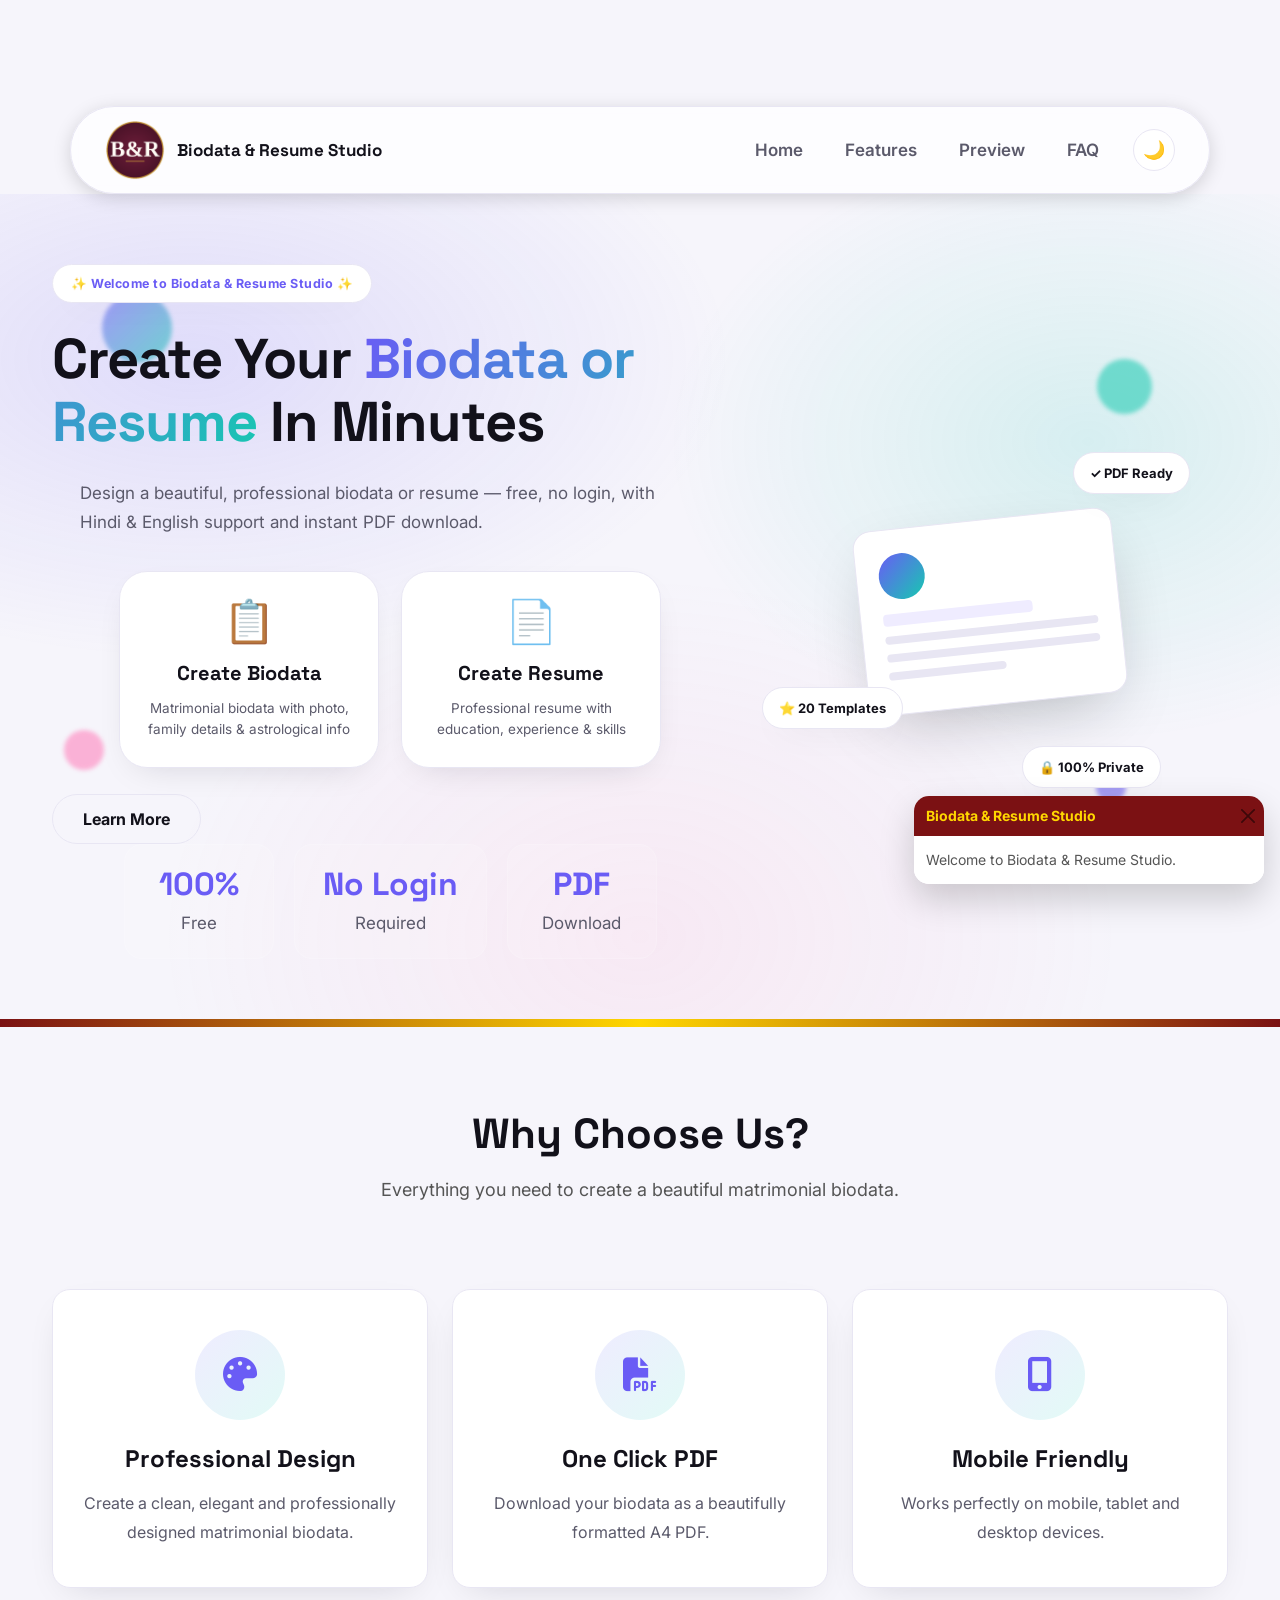
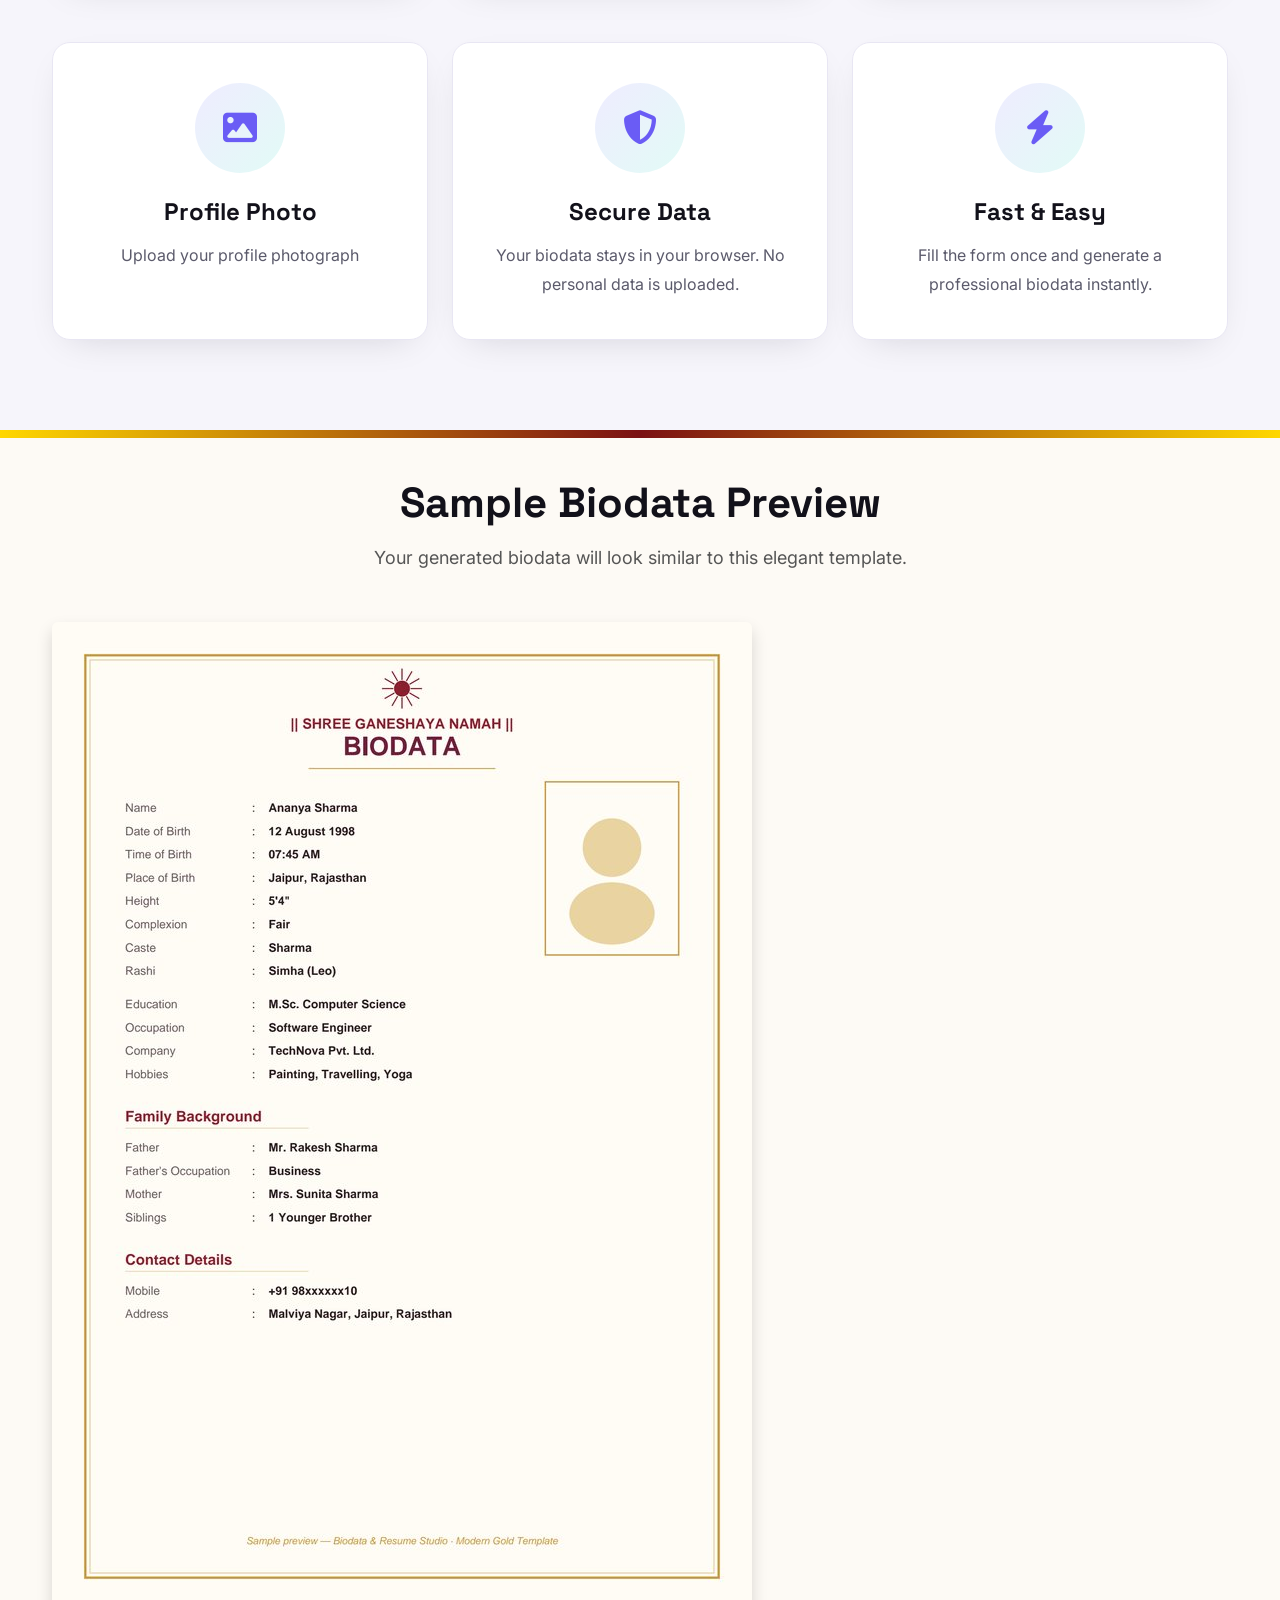
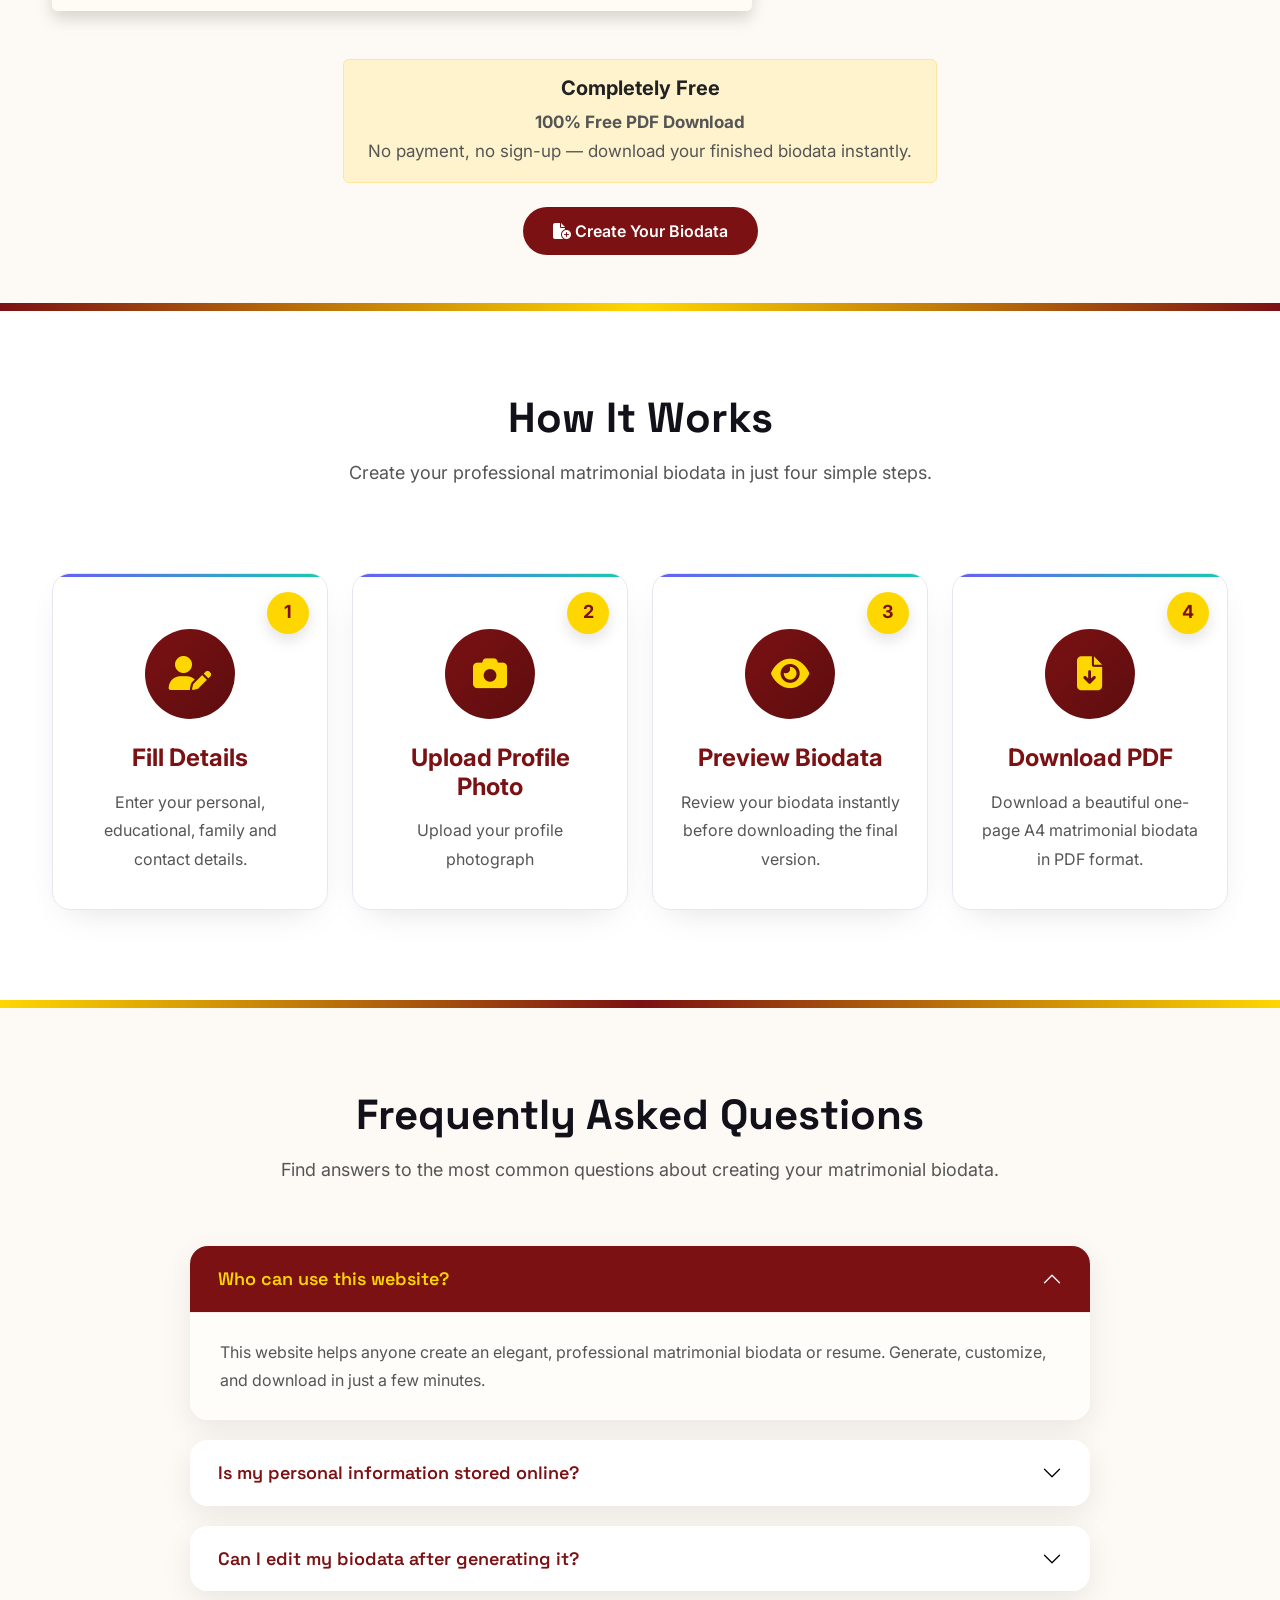
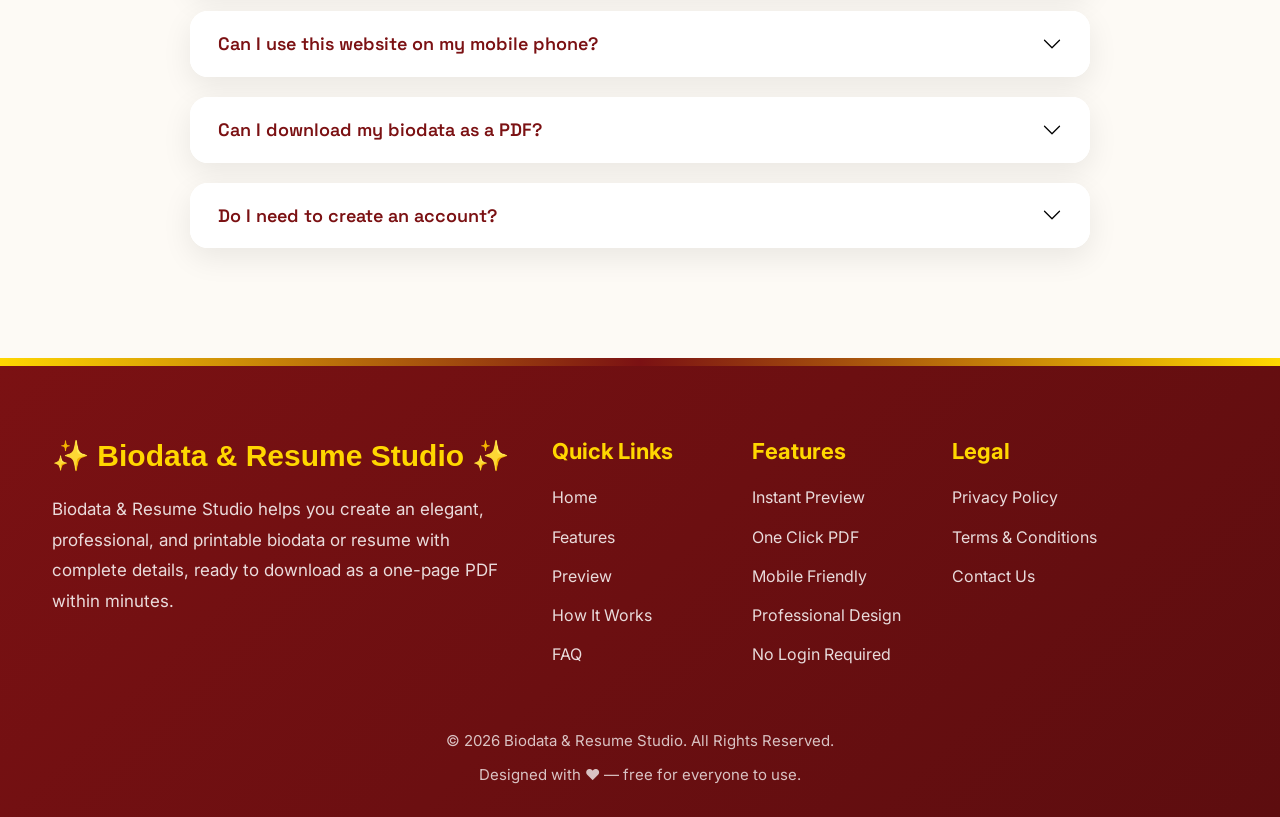
==== index.html @ e7bd796e "Replace old Ganesha-branded sample preview with new Modern Gold template sample; fix stale 'PDF Down" ====
<html lang="en"><head>

    <!-- ==========================
            BASIC META TAGS
    =========================== -->

    <meta charset="UTF-8">

    <meta name="viewport" content="width=device-width, initial-scale=1.0">

    <meta http-equiv="X-UA-Compatible" content="IE=edge">

    <meta name="description" content="Biodata & Resume Studio - Free Biodata & Resume Maker">

    <meta name="keywords" content="Biodata, Resume, Matrimonial Biodata, Resume Maker, Biodata Generator, Resume Generator">

    <meta name="author" content="Biodata & Resume Studio">

    <title>Biodata & Resume Studio | Free Biodata & Resume Maker</title>





    <!-- ==========================
            OPEN GRAPH META TAGS
    ========================== -->

    <meta property="og:title" content="Biodata & Resume Studio | Free Biodata & Resume Maker">

    <meta property="og:description" content="Create a beautiful biodata or resume in Hindi and English with free PDF download support.">

    <meta property="og:type" content="website">

    <meta property="og:url" content="https://parakhmewara2002-gif.github.io/bio/">

    <meta property="og:image" content="./images/logo.png">

    <meta property="og:site_name" content="Biodata & Resume Studio">

    <!-- ==========================
            TWITTER CARD META TAGS
    ========================== -->

    <meta name="twitter:card" content="summary_large_image">

    <meta name="twitter:title" content="Biodata & Resume Studio | Free Biodata & Resume Maker">

    <meta name="twitter:description" content="Create a beautiful biodata or resume in Hindi and English with free PDF download support.">

    <meta name="twitter:image" content="./images/logo.png">

    <meta name="twitter:site" content="">



    <!-- ==========================
            FAVICON
    ========================== -->

    <link rel="icon" type="image/png" href="./images/logo.png">

    <link rel="manifest" href="./manifest.json">

    <link rel="apple-touch-icon" href="./images/logo.png">


    <!-- ==========================
        THEME COLOR
    ========================== -->

    <meta name="theme-color" content="#b35a1f">

    <meta name="msapplication-TileColor" content="#b35a1f">

    <meta name="apple-mobile-web-app-status-bar-style" content="default">

    <meta name="apple-mobile-web-app-capable" content="yes">

    <!-- ==========================
        STRUCTURED DATA
    ========================== -->

    <script type="application/ld+json">

    {

        "@context": "https://schema.org",

        "@type": "WebSite",

        "name": "Biodata & Resume Studio",

        "alternateName": "Free Biodata and Resume Generator",

        "url": "https://parakhmewara2002-gif.github.io/bio/",

        "description": "Create a beautiful, professional biodata or resume in Hindi and English with photo upload and PDF download support.",

        "publisher": {

            "@type": "Organization",

            "name": "Biodata & Resume Studio",

            "logo": {

                "@type": "ImageObject",

                "url": "./images/logo.png"

            }

        },

        "inLanguage": [

            "en",

            "hi"

        ],

        "potentialAction": {

            "@type": "SearchAction",

            "target": "https://parakhmewara2002-gif.github.io/bio/?q={search_term_string}",

            "query-input": "required name=search_term_string"

        }

    }

    </script>

    <!-- ==========================
        CANONICAL URL
    ========================== -->

    <link rel="canonical" href="https://parakhmewara2002-gif.github.io/bio/">

    <!-- ==========================
        ROBOTS META TAG
    ========================== -->

    <meta name="robots" content="index, follow">

    <meta name="googlebot" content="index, follow">

    <meta name="bingbot" content="index, follow">





    <!-- ==========================
            GOOGLE FONTS
    ========================== -->



    <link rel="preconnect" href="https://fonts.googleapis.com">

    <link rel="preconnect" href="https://fonts.gstatic.com" crossorigin="">

    <link href="https://fonts.googleapis.com/css2?family=Space+Grotesk:wght@500;600;700&family=Inter:wght@400;500;600;700&display=swap" rel="stylesheet">

    <!-- ==========================
            BOOTSTRAP CSS
    =========================== -->

    <link href="./styles/bootstrap.min.css" rel="stylesheet">

    <link href="/css2" rel="stylesheet">

    <!-- ==========================
            FONT AWESOME
    =========================== -->

    <link rel="stylesheet" href="./styles/all.min.css">

    <!-- ==========================
            CUSTOM CSS
    =========================== -->

    <link rel="stylesheet" href="./styles/style.css">

    <link rel="stylesheet" href="./styles/responsive.css">

    <link rel="stylesheet" href="./styles/print.css">

    <link rel="stylesheet" href="./styles/v2-theme.css">

</head>

<body>

<!-- =========================================================
                    WEBSITE STARTS HERE
========================================================== -->

<header>

    <!-- ==========================
            NAVIGATION BAR
    =========================== -->

    <nav class="navbar navbar-expand-lg custom-navbar" style="box-shadow: rgba(0, 0, 0, 0.2) 0px 8px 25px;">

        <div class="container">

            <!-- Logo -->

            <a class="navbar-brand d-flex align-items-center" href="#" id="navBrandHome">

                <img src="./images/logo.png" alt="Logo" class="logo">

                <span class="logo-text">

                    Biodata & Resume Studio

                </span>

            </a>

            <!-- Mobile Menu -->

            <button class="navbar-toggler collapsed" type="button" data-bs-toggle="collapse" data-bs-target="#navbarMenu" aria-expanded="false">

                <span class="navbar-toggler-icon"></span>

            </button>

            <!-- Menu -->

            <div class="collapse navbar-collapse" id="navbarMenu">

                <ul class="navbar-nav ms-auto">

                    <li class="nav-item">

                        <a class="nav-link" href="#hero">

                            Home

                        </a>

                    </li>

                    <li class="nav-item">

                        <a class="nav-link" href="#features">

                            Features

                        </a>

                    </li>

                    <li class="nav-item">

                        <a class="nav-link" href="#preview">

                            Preview

                        </a>

                    </li>

                    <li class="nav-item">

                        <a class="nav-link" href="#faq">

                            FAQ

                        </a>

                    </li>

                    <li class="nav-item">

                        <button type="button" id="darkModeToggle" class="dark-mode-toggle" aria-label="Toggle dark mode">
                            <span class="dark-mode-icon">🌙</span>
                        </button>

                    </li>

                </ul>

            </div>

        </div>

    </nav>

</header>

<a href="#main-content" class="skip-to-content">Skip to main content</a>

<main id="main-content">

    <!-- ==========================================================
                            HERO SECTION
    =========================================================== -->

    <section id="hero" class="hero-section">

        <span class="v2-orb v2-orb-1"></span>
        <span class="v2-orb v2-orb-2"></span>
        <span class="v2-orb v2-orb-3"></span>
        <span class="v2-orb v2-orb-4"></span>

        <div class="container">

            <div class="row align-items-center">

                <div class="col-lg-7 text-center text-lg-start">

                    <div class="hero-content fade-up">

                        <span class="hero-badge">

                            ✨ Welcome to Biodata & Resume Studio ✨

                        </span>

                        <h1>

                            Create Your

                            <span class="highlight">

                                Biodata or Resume

                            </span>

                            In Minutes

                        </h1>

                        <p>

                            Design a beautiful, professional biodata or resume —
                            free, no login, with Hindi &amp; English support and
                            instant PDF download.

                        </p>

                        <!-- Two-path selector -->

                        <div class="hero-choice-cards">

                            <button type="button" class="hero-choice-card" id="createBiodataBtn">

                                <span class="hero-choice-icon">📋</span>

                                <span class="hero-choice-title">Create Biodata</span>

                                <span class="hero-choice-desc">
                                    Matrimonial biodata with photo, family
                                    details &amp; astrological info
                                </span>

                            </button>

                            <button type="button" class="hero-choice-card" id="createResumeBtn">

                                <span class="hero-choice-icon">📄</span>

                                <span class="hero-choice-title">Create Resume</span>

                                <span class="hero-choice-desc">
                                    Professional resume with education,
                                    experience &amp; skills
                                </span>

                            </button>

                        </div>

                        <button class="btn btn-outline-light" id="learnMoreBtn">

                            Learn More

                        </button>

                        <!-- Statistics -->

                        <div class="hero-stats justify-content-center">

                            <div class="stat-card">

                                <h2>

                                    100%

                                </h2>

                                <p>

                                    Free

                                </p>

                            </div>

                            <div class="stat-card">

                                <h2>

                                    No Login

                                </h2>

                                <p>

                                    Required

                                </p>

                            </div>

                            <div class="stat-card">

                                <h2>

                                    PDF

                                </h2>

                                <p>

                                    Download

                                </p>

                            </div>

                        </div>

                    </div>

                </div>

                <div class="col-lg-5 d-none d-lg-block">

                    <div class="hero-visual">

                        <div class="hero-visual-card">

                            <div class="hvc-photo"></div>
                            <div class="hvc-line hvc-line-title"></div>
                            <div class="hvc-line"></div>
                            <div class="hvc-line"></div>
                            <div class="hvc-line short"></div>

                        </div>

                        <div class="hero-chip hero-chip-1">✓ PDF Ready</div>
                        <div class="hero-chip hero-chip-2">⭐ 20 Templates</div>
                        <div class="hero-chip hero-chip-3">🔒 100% Private</div>

                    </div>

                </div>

            </div>

        </div>

    </section>

        <!-- ==========================================================
                        FEATURES SECTION
    =========================================================== -->

    <section id="features" class="features-section">

        <div class="container">

            <!-- Section Heading -->

            <div class="section-heading text-center">

                <h2>

                    Why Choose Us?

                </h2>

                <p>

                    Everything you need to create a beautiful matrimonial biodata.

                </p>

            </div>

            <!-- Features -->

            <div class="row g-4 mt-4">

                <!-- Feature 1 -->

                <div class="col-lg-4 col-md-6">

                    <div class="feature-card fade-up">

                        <i class="fa-solid fa-palette feature-icon"></i>

                        <h4>

                            Professional Design

                        </h4>

                        <p>

                            Create a clean, elegant and professionally designed matrimonial biodata.

                        </p>

                    </div>

                </div>

                <!-- Feature 2 -->

                <div class="col-lg-4 col-md-6">

                    <div class="feature-card fade-up">

                        <i class="fa-solid fa-file-pdf feature-icon"></i>

                        <h4>

                            One Click PDF

                        </h4>

                        <p>

                            Download your biodata as a beautifully formatted A4 PDF.

                        </p>

                    </div>

                </div>

                <!-- Feature 3 -->

                <div class="col-lg-4 col-md-6">

                    <div class="feature-card fade-up">

                        <i class="fa-solid fa-mobile-screen-button feature-icon"></i>

                        <h4>

                            Mobile Friendly

                        </h4>

                        <p>

                            Works perfectly on mobile, tablet and desktop devices.

                        </p>

                    </div>

                </div>

                <!-- Feature 4 -->

                <div class="col-lg-4 col-md-6">

                    <div class="feature-card fade-up">

                        <i class="fa-solid fa-image feature-icon"></i>

                        <h4>

                            Profile Photo

                        </h4>

                        <p>

                            Upload your profile photograph

                        </p>

                    </div>

                </div>

                <!-- Feature 5 -->

                <div class="col-lg-4 col-md-6">

                    <div class="feature-card fade-up">

                        <i class="fa-solid fa-shield-halved feature-icon"></i>

                        <h4>

                            Secure Data

                        </h4>

                        <p>

                            Your biodata stays in your browser. No personal data is uploaded.

                        </p>

                    </div>

                </div>

                <!-- Feature 6 -->

                <div class="col-lg-4 col-md-6">

                    <div class="feature-card fade-up">

                        <i class="fa-solid fa-bolt feature-icon"></i>

                        <h4>

                            Fast &amp; Easy

                        </h4>

                        <p>

                            Fill the form once and generate a professional biodata instantly.

                        </p>

                    </div>

                </div>

            </div>

        </div>

    </section>



        <!-- ==========================================================
                    SAMPLE BIODATA PREVIEW
    =========================================================== -->

    <section id="preview" class="preview-section py-5">

        <div class="container">

            <div class="section-heading text-center mb-5">

                <h2>Sample Biodata Preview</h2>

                <p>
                    Your generated biodata will look similar to this elegant template.
                </p>

            </div>

            <div class="text-center">

                <img src="./images/sample-biodata-preview.jpg" alt="Sample Biodata Preview" class="img-fluid shadow rounded preview-template" loading="lazy" width="700" height="989">

            </div>

            <div class="text-center mt-5">

                <div class="alert alert-warning d-inline-block px-4 py-3 mb-4">

                    <h5 class="mb-2">

                        Completely Free

                    </h5>

                    <p class="mb-0">

                        <strong>100% Free PDF Download</strong><br>

                        No payment, no sign-up — download your finished biodata instantly.

                    </p>

                </div>

                <br>

                <button class="btn btn-primary btn-lg" id="previewCreateBtn">

                    <i class="fa-solid fa-file-circle-plus"></i>

                    Create Your Biodata

                </button>

            </div>

        </div>

    </section>

        <!-- ==========================================================
                        HOW IT WORKS SECTION
    =========================================================== -->

    <section id="how-it-works" class="how-section">

        <div class="container">

            <!-- Section Heading -->

            <div class="section-heading text-center">

                <h2>

                    How It Works

                </h2>

                <p>

                    Create your professional matrimonial biodata in just four simple steps.

                </p>

            </div>

            <div class="row g-4 mt-4">

                <!-- Step 1 -->

                <div class="col-lg-3 col-md-6">

                    <div class="step-card fade-up">

                        <div class="step-number">

                            1

                        </div>

                        <div class="step-icon">

                            <i class="fa-solid fa-user-pen"></i>

                        </div>

                        <h4>

                            Fill Details

                        </h4>

                        <p>

                            Enter your personal, educational, family and contact details.

                        </p>

                    </div>

                </div>

                <!-- Step 2 -->

                <div class="col-lg-3 col-md-6">

                    <div class="step-card fade-up">

                        <div class="step-number">

                            2

                        </div>

                        <div class="step-icon">

                            <i class="fa-solid fa-camera"></i>

                        </div>

                        <h4>

                            Upload Profile Photo

                        </h4>

                        <p>

                            Upload your profile photograph

                        </p>

                    </div>

                </div>

                <!-- Step 3 -->

                <div class="col-lg-3 col-md-6">

                    <div class="step-card fade-up">

                        <div class="step-number">

                            3

                        </div>

                        <div class="step-icon">

                            <i class="fa-solid fa-eye"></i>

                        </div>

                        <h4>

                            Preview Biodata

                        </h4>

                        <p>

                            Review your biodata instantly before downloading the final version.

                        </p>

                    </div>

                </div>

                <!-- Step 4 -->

                <div class="col-lg-3 col-md-6">

                    <div class="step-card fade-up">

                        <div class="step-number">

                            4

                        </div>

                        <div class="step-icon">

                            <i class="fa-solid fa-file-arrow-down"></i>

                        </div>

                        <h4>

                            Download PDF

                        </h4>

                        <p>

                            Download a beautiful one-page A4 matrimonial biodata in PDF format.

                        </p>

                    </div>

                </div>

            </div>

        </div>

    </section>

        <!-- ==========================================================
                            FAQ SECTION
    =========================================================== -->

    <section id="faq" class="faq-section">

        <div class="container">

            <!-- Section Heading -->

            <div class="section-heading text-center">

                <h2>

                    Frequently Asked Questions

                </h2>

                <p>

                    Find answers to the most common questions about creating your matrimonial biodata.

                </p>

            </div>

            <div class="accordion mt-5" id="faqAccordion">

                <!-- FAQ 1 -->

                <div class="accordion-item fade-up">

                    <h2 class="accordion-header" id="headingOne">

                        <button class="accordion-button" type="button" data-bs-toggle="collapse" data-bs-target="#collapseOne" aria-expanded="true" aria-controls="collapseOne">

                            Who can use this website?

                        </button>

                    </h2>

                    <div id="collapseOne" class="accordion-collapse collapse show" data-bs-parent="#faqAccordion">

                        <div class="accordion-body">

                            This website helps anyone create an elegant, professional matrimonial biodata or resume. Generate, customize, and download in just a few minutes.

                        </div>

                    </div>

                </div>

                <!-- FAQ 2 -->

                <div class="accordion-item fade-up">

                    <h2 class="accordion-header" id="headingTwo">

                        <button class="accordion-button collapsed" type="button" data-bs-toggle="collapse" data-bs-target="#collapseTwo" aria-expanded="false" aria-controls="collapseTwo">

                            Is my personal information stored online?

                        </button>

                    </h2>

                    <div id="collapseTwo" class="accordion-collapse collapse" data-bs-parent="#faqAccordion">

                        <div class="accordion-body">

                            No. Your information remains in your browser while you use the website. It is not uploaded to any server.

                        </div>

                    </div>

                </div>

                <!-- FAQ 3 -->

                <div class="accordion-item fade-up">

                    <h2 class="accordion-header" id="headingThree">

                        <button class="accordion-button collapsed" type="button" data-bs-toggle="collapse" data-bs-target="#collapseThree" aria-expanded="false" aria-controls="collapseThree">

                            Can I edit my biodata after generating it?

                        </button>

                    </h2>

                    <div id="collapseThree" class="accordion-collapse collapse" data-bs-parent="#faqAccordion">

                        <div class="accordion-body">

                            Yes. You can update your details at any time before downloading the final PDF.

                        </div>

                    </div>

                </div>

                <!-- FAQ 4 -->

                <div class="accordion-item fade-up">

                    <h2 class="accordion-header" id="headingFour">

                        <button class="accordion-button collapsed" type="button" data-bs-toggle="collapse" data-bs-target="#collapseFour" aria-expanded="false" aria-controls="collapseFour">

                            Can I use this website on my mobile phone?

                        </button>

                    </h2>

                    <div id="collapseFour" class="accordion-collapse collapse" data-bs-parent="#faqAccordion">

                        <div class="accordion-body">

                            Yes. The website is fully responsive and works smoothly on mobile phones, tablets and desktops.

                        </div>

                    </div>

                </div>

                <!-- FAQ 5 -->

                <div class="accordion-item fade-up">

                    <h2 class="accordion-header" id="headingFive">

                        <button class="accordion-button collapsed" type="button" data-bs-toggle="collapse" data-bs-target="#collapseFive" aria-expanded="false" aria-controls="collapseFive">

                            Can I download my biodata as a PDF?

                        </button>

                    </h2>

                    <div id="collapseFive" class="accordion-collapse collapse" data-bs-parent="#faqAccordion">

                        <div class="accordion-body">

                            Yes. Once your biodata is ready, you can download it as a high-quality A4 PDF with a single click.

                        </div>

                    </div>

                </div>

                <!-- FAQ 6 -->

                <div class="accordion-item fade-up">

                    <h2 class="accordion-header" id="headingSix">

                        <button class="accordion-button collapsed" type="button" data-bs-toggle="collapse" data-bs-target="#collapseSix" aria-expanded="false" aria-controls="collapseSix">

                            Do I need to create an account?

                        </button>

                    </h2>

                    <div id="collapseSix" class="accordion-collapse collapse" data-bs-parent="#faqAccordion">

                        <div class="accordion-body">

                            No. No registration or login is required. Simply fill in your details and generate your biodata.

                        </div>

                    </div>

                </div>

            </div>

        </div>

    </section>

        <!-- ==========================================================
                            FOOTER SECTION
    =========================================================== -->

    <footer id="footer" class="footer-section">

        <div class="container">

            <div class="row gy-5">

                <!-- ==========================================
                            ABOUT
                =========================================== -->

                <div class="col-lg-5 col-md-6">

                    <div class="footer-box fade-up">

                        <h3>

                            ✨ Biodata & Resume Studio ✨

                        </h3>

                        <p>

                            Biodata & Resume Studio helps you create an elegant, professional, and printable biodata or resume with complete details, ready to download as a one-page PDF within minutes.

                        </p>

                    </div>

                </div>

                <!-- ==========================================
                            QUICK LINKS
                =========================================== -->

                <div class="col-lg-2 col-md-6">

                    <div class="footer-box fade-up">

                        <h5>

                            Quick Links

                        </h5>

                        <ul class="footer-links">

                            <li>

                                <a href="#hero">

                                    Home

                                </a>

                            </li>

                            <li>

                                <a href="#features">

                                    Features

                                </a>

                            </li>

                            <li>

                                <a href="#preview">

                                    Preview

                                </a>

                            </li>

                            <li>

                                <a href="#how-it-works">

                                    How It Works

                                </a>

                            </li>

                            <li>

                                <a href="#faq">

                                    FAQ

                                </a>

                            </li>


                        </ul>

                    </div>

                </div>

                <!-- ==========================================
                            FEATURES
                =========================================== -->

                <div class="col-lg-2 col-md-6">

                    <div class="footer-box fade-up">

                        <h5>

                            Features

                        </h5>

                        <ul class="footer-links">

                            <li>

                                Instant Preview

                            </li>

                            <li>

                                One Click PDF

                            </li>

                            <li>

                                Mobile Friendly

                            </li>

                            <li>

                                Professional Design

                            </li>

                            <li>

                                No Login Required

                            </li>

                        </ul>

                    </div>

                </div>

                <!-- ==========================================
                            LEGAL
                ========================================== -->

                <div class="col-lg-2 col-md-6">

                    <div class="footer-box fade-up">

                        <h5>

                            Legal

                        </h5>

                        <ul class="footer-links">

                            <li>
                                <a href="./pages/privacy.html">
                                    Privacy Policy
                                </a>
                            </li>

                            <li>
                                <a href="./pages/terms.html">
                                    Terms &amp; Conditions
                                </a>
                            </li>

                            <li>
                                <a href="./pages/contact.html">
                                    Contact Us
                                </a>
                            </li>

                        </ul>

                    </div>

                </div>



            <!-- ==========================================
                        COPYRIGHT
            =========================================== -->

            <div class="footer-bottom text-center">

                <p>

                    © 2026 Biodata & Resume Studio. All Rights Reserved.

                </p>

                <p>

                    Designed with ❤️ — free for everyone to use.

                </p>

            </div>

        </div>

    </div></footer>

    <!-- ==========================================================
                BIODATA FORM CONTAINER
    =========================================================== -->

    <section id="biodataFormSection" class="biodata-form-section d-none">

        <div class="container">

            <!-- ==========================================
                        FORM HEADER
            =========================================== -->

            <div class="section-heading text-center">

                <h2>

                    Create Your Biodata

                </h2>

                <p>

                    Complete each step to generate your professional matrimonial biodata.

                </p>

            </div>

            <!-- ==========================================
                        PROGRESS BAR
            =========================================== -->

            <div class="form-progress">

                <div class="progress" style="height:12px;">

                    <div id="formProgressBar" class="progress-bar bg-success" role="progressbar" style="width: 11.1111%;">1 / 9</div>

                </div>

            </div>

            <!-- ==========================================
                        MULTI STEP FORM
            =========================================== -->

            <div id="multiStepForm">

                <!-- ======================================
                            STEP 1
                ====================================== -->

                <div class="form-step active-step" data-step="1">

                    <!-- ==========================================
                                BIODATA TEMPLATE SELECTOR
                    =========================================== -->

                    <div class="form-card" id="biodataTemplateCard">

                        <div class="form-card-header">

                            <h3>🎨 Choose a Template</h3>

                            <p>Pick a design style for your biodata — you can change this anytime before downloading.</p>

                        </div>

                        <div class="template-gallery">

                            <label class="template-card">
                                <input type="radio" name="biodataTemplate" value="classic" checked>
                                <span class="template-mockup mockup-biodata-classic">
                                    <span class="mockup-photo"></span>
                                    <span class="mockup-line mockup-line-title"></span>
                                    <span class="mockup-line"></span>
                                    <span class="mockup-line"></span>
                                    <span class="mockup-line short"></span>
                                </span>
                                <span class="template-name">Classic</span>
                                <span class="template-desc">Ganesha, gold border</span>
                            </label>

                            <label class="template-card">
                                <input type="radio" name="biodataTemplate" value="modern">
                                <span class="template-mockup mockup-biodata-modern">
                                    <span class="mockup-photo"></span>
                                    <span class="mockup-line mockup-line-title"></span>
                                    <span class="mockup-line"></span>
                                    <span class="mockup-line"></span>
                                    <span class="mockup-line short"></span>
                                </span>
                                <span class="template-name">Modern Gold</span>
                                <span class="template-desc">Elegant, flowing layout</span>
                            </label>

                            <label class="template-card">
                                <input type="radio" name="biodataTemplate" value="royal">
                                <span class="template-mockup mockup-biodata-royal">
                                    <span class="mockup-photo"></span>
                                    <span class="mockup-line mockup-line-title"></span>
                                    <span class="mockup-line"></span>
                                    <span class="mockup-line"></span>
                                    <span class="mockup-line short"></span>
                                </span>
                                <span class="template-name">Royal Maroon</span>
                                <span class="template-desc">Deep maroon, ornate serif</span>
                            </label>

                            <label class="template-card">
                                <input type="radio" name="biodataTemplate" value="minimal">
                                <span class="template-mockup mockup-biodata-minimal">
                                    <span class="mockup-photo"></span>
                                    <span class="mockup-line mockup-line-title"></span>
                                    <span class="mockup-line"></span>
                                    <span class="mockup-line"></span>
                                    <span class="mockup-line short"></span>
                                </span>
                                <span class="template-name">Minimal</span>
                                <span class="template-desc">Clean, monochrome</span>
                            </label>

                            <label class="template-card">
                                <input type="radio" name="biodataTemplate" value="elegant">
                                <span class="template-mockup mockup-biodata-elegant">
                                    <span class="mockup-photo"></span>
                                    <span class="mockup-line mockup-line-title"></span>
                                    <span class="mockup-line"></span>
                                    <span class="mockup-line"></span>
                                    <span class="mockup-line short"></span>
                                </span>
                                <span class="template-name">Elegant</span>
                                <span class="template-desc">Blush rose, soft serif</span>
                            </label>

                            <label class="template-card">
                                <input type="radio" name="biodataTemplate" value="traditional">
                                <span class="template-mockup mockup-biodata-traditional">
                                    <span class="mockup-photo"></span>
                                    <span class="mockup-line mockup-line-title"></span>
                                    <span class="mockup-line"></span>
                                    <span class="mockup-line"></span>
                                    <span class="mockup-line short"></span>
                                </span>
                                <span class="template-name">Traditional</span>
                                <span class="template-desc">Deep green &amp; gold</span>
                            </label>

                            <label class="template-card">
                                <input type="radio" name="biodataTemplate" value="floral">
                                <span class="template-mockup mockup-biodata-floral">
                                    <span class="mockup-photo"></span>
                                    <span class="mockup-line mockup-line-title"></span>
                                    <span class="mockup-line"></span>
                                    <span class="mockup-line"></span>
                                    <span class="mockup-line short"></span>
                                </span>
                                <span class="template-name">Floral</span>
                                <span class="template-desc">Soft pink &amp; lavender</span>
                            </label>

                            <label class="template-card">
                                <input type="radio" name="biodataTemplate" value="premium">
                                <span class="template-mockup mockup-biodata-premium">
                                    <span class="mockup-photo"></span>
                                    <span class="mockup-line mockup-line-title"></span>
                                    <span class="mockup-line"></span>
                                    <span class="mockup-line"></span>
                                    <span class="mockup-line short"></span>
                                </span>
                                <span class="template-name">Premium Gold</span>
                                <span class="template-desc">Black &amp; gold luxury</span>
                            </label>

                            <label class="template-card">
                                <input type="radio" name="biodataTemplate" value="family">
                                <span class="template-mockup mockup-biodata-family">
                                    <span class="mockup-photo"></span>
                                    <span class="mockup-line mockup-line-title"></span>
                                    <span class="mockup-line"></span>
                                    <span class="mockup-line"></span>
                                    <span class="mockup-line short"></span>
                                </span>
                                <span class="template-name">Family</span>
                                <span class="template-desc">Soft blue, warm &amp; friendly</span>
                            </label>

                            <label class="template-card">
                                <input type="radio" name="biodataTemplate" value="matrimonial">
                                <span class="template-mockup mockup-biodata-matrimonial">
                                    <span class="mockup-photo"></span>
                                    <span class="mockup-line mockup-line-title"></span>
                                    <span class="mockup-line"></span>
                                    <span class="mockup-line"></span>
                                    <span class="mockup-line short"></span>
                                </span>
                                <span class="template-name">Matrimonial</span>
                                <span class="template-desc">Rich red &amp; pink, romantic</span>
                            </label>

                            <label class="template-card">
                                <input type="radio" name="biodataTemplate" value="sunset">
                                <span class="template-mockup mockup-biodata-sunset">
                                    <span class="mockup-photo"></span>
                                    <span class="mockup-line mockup-line-title"></span>
                                    <span class="mockup-line"></span>
                                    <span class="mockup-line"></span>
                                    <span class="mockup-line short"></span>
                                </span>
                                <span class="template-name">Sunset</span>
                                <span class="template-desc">Warm orange &amp; coral</span>
                            </label>

                        </div>

                    </div>

                    <!-- ==========================================
                                CUSTOMIZATION PANEL
                    =========================================== -->

                    <div class="form-card" id="biodataCustomizeCard">

                        <div class="form-card-header">

                            <h3>🎨 Customize Colors &amp; Font Size</h3>

                            <p>Fine-tune the accent color and text size — works with Modern, Royal, Minimal and other flowing templates.</p>

                        </div>

                        <div class="customize-panel">

                            <div class="customize-group">

                                <label class="form-label">Accent Color</label>

                                <div class="customize-swatches" data-target="biodataAccent">

                                    <button type="button" class="customize-swatch active" data-color="" title="Template Default" style="background:linear-gradient(135deg,#6E1E3A,#c79a3a);"></button>
                                    <button type="button" class="customize-swatch" data-color="#7B1113" title="Maroon" style="background:#7B1113;"></button>
                                    <button type="button" class="customize-swatch" data-color="#1e3a5f" title="Navy" style="background:#1e3a5f;"></button>
                                    <button type="button" class="customize-swatch" data-color="#2f5233" title="Forest Green" style="background:#2f5233;"></button>
                                    <button type="button" class="customize-swatch" data-color="#8a5aa3" title="Purple" style="background:#8a5aa3;"></button>
                                    <button type="button" class="customize-swatch" data-color="#c9a227" title="Gold" style="background:#c9a227;"></button>
                                    <button type="button" class="customize-swatch" data-color="#1a1a1a" title="Black" style="background:#1a1a1a;"></button>
                                    <input type="color" id="biodataAccentCustom" value="#6E1E3A" title="Pick a custom color">

                                </div>

                            </div>

                            <div class="customize-group">

                                <label class="form-label">Text Size</label>

                                <div class="customize-size-buttons" data-target="biodataFontSize">

                                    <button type="button" class="customize-size-btn" data-size="small">Small</button>
                                    <button type="button" class="customize-size-btn active" data-size="medium">Medium</button>
                                    <button type="button" class="customize-size-btn" data-size="large">Large</button>

                                </div>

                            </div>

                        </div>

                    </div>

                    <!-- ==========================================
                                RELIGIOUS HEADER SELECTOR
                    =========================================== -->

                    <div class="form-card" id="headerBlessingCard">

                        <div class="form-card-header">

                            <h3>
                                🙏 Religious Header
                            </h3>

                            <p>
                                Choose the invocation line shown at the top of your biodata, or type your own.
                            </p>

                        </div>

                        <div class="row g-3">

                            <div class="col-12">

                                <select id="headerBlessingSelect" class="form-select">

                                    <option value="|| ॐ गं गणपतये नमः ||" selected>|| ॐ गं गणपतये नमः || (Om Gan Ganpataye Namah)</option>
                                    <option value="|| श्री गणेशाय नमः ||">|| श्री गणेशाय नमः || (Shree Ganeshaya Namah)</option>
                                    <option value="|| ॐ नमः शिवाय ||">|| ॐ नमः शिवाय || (Om Namah Shivaya)</option>
                                    <option value="|| जय श्री कृष्णा ||">|| जय श्री कृष्णा || (Jai Shree Krishna)</option>
                                    <option value="|| श्री राधे कृष्णाय नमः ||">|| श्री राधे कृष्णाय नमः || (Shree Radhe Krishnaya Namah)</option>
                                    <option value="|| ॐ नमो भगवते वासुदेवाय ||">|| ॐ नमो भगवते वासुदेवाय || (Om Namo Bhagavate Vasudevaya)</option>
                                    <option value="custom">✏️ Other — type your own</option>

                                </select>

                            </div>

                            <div class="col-12" id="headerBlessingCustomWrap" style="display:none;">

                                <input type="text" id="headerBlessingCustom" class="form-control"
                                    maxlength="60" placeholder="Type your own line, e.g. || श्री दुर्गायै नमः ||">

                            </div>

                        </div>

                    </div>

                    <!-- ==========================================
                                PASTE-TO-AUTOFILL
                    =========================================== -->

                    <div class="form-card" id="autofillCard">

                        <div class="form-card-header">

                            <h3>
                                📋 Already have a biodata?
                            </h3>

                            <p>
                                Paste your existing biodata text below and we'll auto-fill the form for you.
                            </p>

                        </div>

                        <div class="row g-3">

                            <div class="col-12">

                                <textarea id="autofillInput" class="form-control" rows="5"
                                    placeholder="Paste your biodata text here, e.g.&#10;Name : Ananya Sharma&#10;Date of Birth : 14 December 1997&#10;Height : 5'6&quot;&#10;..."></textarea>

                            </div>

                            <div class="col-12 d-flex align-items-center gap-2 flex-wrap">

                                <button type="button" id="autofillBtn" class="btn btn-primary">
                                    ✨ Auto-fill Form
                                </button>

                                <button type="button" id="autofillClearBtn" class="btn btn-outline-secondary">
                                    Clear
                                </button>

                                <small id="autofillStatus" class="text-muted"></small>

                            </div>

                        </div>

                    </div>

                    <!-- ==========================================
                                PERSONAL DETAILS
                    =========================================== -->

                    <div class="form-card">

                        <div class="form-card-header">

                            <h3>
                                👤 Personal Details
                            </h3>

                            <p>
                                Fill your personal details.
                            </p>

                        </div>

                        <div class="row g-4">

                            <!-- Full Name -->

                            <div class="col-md-6">

                                <label for="fullName" class="form-label">
                                    Full Name
                                </label>

                                <input type="text" id="fullName" maxlength="35" class="form-control" placeholder="Enter your full name">
                                <small id="fullNameCounter" class="text-muted">35 characters remaining</small>

                            </div>

                            <!-- Date Of Birth -->

                            <div class="col-md-6">

                                <label for="dob" class="form-label">
                                    Date Of Birth
                                </label>

                                <input type="date" id="dob" class="form-control">

                            </div>

                            <!-- Time Of Birth -->

                            <div class="col-md-6">

                                <label class="form-label">
                                    Time Of Birth
                                </label>

                                <div class="row">

                                <div class="col-md-4">

                                    <label class="form-label">
                                        Hour
                                    </label>

                                    <select class="form-select" id="birthHour">

                                        <option value="">Hour</option>

                                        <option>1</option>
                                        <option>2</option>
                                        <option>3</option>
                                        <option>4</option>
                                        <option>5</option>
                                        <option>6</option>
                                        <option>7</option>
                                        <option>8</option>
                                        <option>9</option>
                                        <option>10</option>
                                        <option>11</option>
                                        <option>12</option>

                                    </select>

                                </div>


                                <div class="col-md-4">

                                    <label class="form-label">
                                        Minute
                                    </label>

                                    <select class="form-select" id="birthMinute">

                                        <option value="">Minute</option>

                                        <option>00</option>
                                        <option>01</option>
                                        <option>02</option>
                                        <option>03</option>
                                        <option>04</option>
                                        <option>05</option>
                                        <option>06</option>
                                        <option>07</option>
                                        <option>08</option>
                                        <option>09</option>
                                        <option>10</option>
                                        <option>11</option>
                                        <option>12</option>
                                        <option>13</option>
                                        <option>14</option>
                                        <option>15</option>
                                        <option>16</option>
                                        <option>17</option>
                                        <option>18</option>
                                        <option>19</option>
                                        <option>20</option>
                                        <option>21</option>
                                        <option>22</option>
                                        <option>23</option>
                                        <option>24</option>
                                        <option>25</option>
                                        <option>26</option>
                                        <option>27</option>
                                        <option>28</option>
                                        <option>29</option>
                                        <option>30</option>
                                        <option>31</option>
                                        <option>32</option>
                                        <option>33</option>
                                        <option>34</option>
                                        <option>35</option>
                                        <option>36</option>
                                        <option>37</option>
                                        <option>38</option>
                                        <option>39</option>
                                        <option>40</option>
                                        <option>41</option>
                                        <option>42</option>
                                        <option>43</option>
                                        <option>44</option>
                                        <option>45</option>
                                        <option>46</option>
                                        <option>47</option>
                                        <option>48</option>
                                        <option>49</option>
                                        <option>50</option>
                                        <option>51</option>
                                        <option>52</option>
                                        <option>53</option>
                                        <option>54</option>
                                        <option>55</option>
                                        <option>56</option>
                                        <option>57</option>
                                        <option>58</option>
                                        <option>59</option>

                                    </select>

                                </div>


                                <div class="col-md-4">

                                    <label class="form-label">
                                        AM / PM
                                    </label>

                                    <select class="form-select" id="birthPeriod">

                                        <option value="">AM / PM</option>

                                        <option>AM</option>

                                        <option>PM</option>

                                    </select>

                                </div>

                            </div>

                            </div>

                            <!-- Place Of Birth -->

                            <div class="col-md-6">

                                <label for="placeOfBirth" class="form-label">
                                    Place Of Birth
                                </label>

                                <input type="text" id="placeOfBirth" maxlength="40" class="form-control" placeholder="Enter place of birth">
                                <small id="placeOfBirthCounter" class="text-muted">40 characters remaining</small>

                            </div>


                            <!-- Rashi -->

                            <div class="col-md-6">

                                <label for="rashi" class="form-label">

                                    Rashi

                                </label>

                                <input type="text" id="rashi" maxlength="35" class="form-control" placeholder="Enter Rashi">

                                <small id="rashiCounter" class="text-muted">35 characters remaining</small>

                            </div>

                            <!-- Gan -->

                            <div class="col-md-6">

                                <label for="gan" class="form-label">
                                    Gan
                                </label>

                                <select id="gan" class="form-select">

                                    <option value="">
                                        Select Gan
                                    </option>

                                    <option>Dev</option>

                                    <option>Manushya</option>

                                    <option>Rakshas</option>

                                </select>

                            </div>


                            <!-- Height -->

                            <div class="col-md-6">

                                <label for="height" class="form-label">
                                    Height
                                </label>

                                <input type="text" id="height" maxlength="35" class="form-control" placeholder="e.g. 5'8&quot;">

                                <small id="heightCounter" class="text-muted">35 characters remaining</small>

                            </div>

                            <!-- Complexion -->

                            <div class="col-md-6">

                                <label for="complexion" class="form-label">
                                    Complexion
                                </label>

                                <input type="text" id="complexion" maxlength="35" class="form-control" placeholder="Enter complexion">

                                <small id="complexionCounter" class="text-muted">35 characters remaining</small>

                            </div>

                            <!-- Marital Status -->

                            <div class="col-md-6">

                                <label for="maritalStatus" class="form-label">
                                    Marital Status
                                </label>

                                <select id="maritalStatus" class="form-select">

                                    <option value="">
                                        Select Status
                                    </option>

                                    <option>Never Married</option>

                                    <option>Divorced</option>

                                    <option>Widowed</option>

                                </select>

                            </div>

                            <!-- Caste -->

                            <div class="col-md-6">

                                <label for="caste" class="form-label">
                                    Caste
                                </label>

                                <input type="text" id="caste" maxlength="35" class="form-control" placeholder="Enter caste">

                                <small id="casteCounter" class="text-muted">35 characters remaining</small>

                            </div>

                            <!-- Manglik -->

                            <div class="col-md-6">

                                <label for="manglik" class="form-label">
                                    Manglik
                                </label>

                                <select id="manglik" class="form-select">

                                    <option value="">
                                        Select
                                    </option>

                                    <option>Yes</option>

                                    <option>No</option>

                                    <option>Aanshik</option>


                                </select>

                            </div>

                            <!-- Language -->

                            <div class="col-md-6">

                                <label for="language" class="form-label">

                                    Language

                                </label>

                                <input type="text" id="language" maxlength="40" class="form-control" placeholder="Enter language">

                                <small id="languageCounter" class="text-muted">40 characters remaining</small>

                            </div>

                            <!-- Diet -->

                            <div class="col-md-6">

                                <label for="diet" class="form-label">
                                    Diet
                                </label>

                                <select id="diet" class="form-select">

                                    <option value="">Select Diet</option>

                                    <option value="Vegetarian">
                                        Vegetarian
                                    </option>

                                    <option value="Non-Vegetarian">
                                        Non-Vegetarian
                                    </option>

                                </select>

                            </div>

                            <!-- Hobbies -->

                            <div class="col-md-12">

                                <label for="hobbies" class="form-label">
                                    Hobbies
                                </label>

                                <textarea id="hobbies" maxlength="40" class="form-control" rows="3" placeholder="Enter hobbies"></textarea>
                                <small id="hobbiesCounter" class="text-muted">40 characters remaining</small>

                            </div>

                            <!-- Other -->

                            <div class="col-md-12">

                                <label for="other" class="form-label">

                                    Other

                                </label>

                                <textarea id="other" maxlength="65" class="form-control" rows="3" placeholder="Enter other details"></textarea>
                                <small id="otherCounter" class="text-muted">65 characters remaining</small>

                            </div>

                        </div>

                    </div>

                </div>




                <!-- ======================================
                            STEP 2
                ====================================== -->

                <div class="form-step d-none" data-step="2">

                    <!-- ==========================================
                                EDUCATION & CAREER
                    =========================================== -->

                    <div class="form-card">

                        <div class="form-card-header">

                            <h3>
                                🎓 Education &amp; Skills
                            </h3>

                            <p>
                                Fill your education and skill details.
                            </p>

                        </div>

                        <div class="row g-4">

                            <!-- Qualification -->

                            <div class="col-md-6">

                                <label for="highestQualification" class="form-label">

                                    Qualification

                                </label>

                                <input type="text" id="highestQualification" maxlength="40" class="form-control" placeholder="Enter highest education">
                                <small id="highestQualificationCounter" class="text-muted">40 characters remaining</small>

                            </div>

                            <!-- College / University -->

                            <div class="col-md-6">

                                <label for="college" class="form-label">

                                    College / University

                                </label>

                                <input type="text" id="college" maxlength="40" class="form-control" placeholder="Enter college / university">
                                <small id="collegeCounter" class="text-muted">40 characters remaining</small>

                            </div>



                            <!-- 12th Board -->

                            <div class="col-md-6">

                                <label for="Board12th" class="form-label">

                                    12th Board

                                </label>

                                <input type="text" id="Board12th" maxlength="40" class="form-control" placeholder="Enter 12th board">

                                <small id="Board12thCounter" class="text-muted">40 characters remaining</small>

                            </div>

                            <!-- 10th Board -->

                            <div class="col-md-6">

                                <label for="Board10th" class="form-label">

                                    10th Board

                                </label>

                                <input type="text" id="Board10th" maxlength="40" class="form-control" placeholder="Enter 10th board">
                                <small id="Board10thCounter" class="text-muted">40 characters remaining</small>

                            </div>

                            <!-- Special Skill -->

                            <div class="col-md-6">

                                <label for="specialSkill" class="form-label">

                                    Special Skill

                                </label>

                                <input type="text" id="specialSkill" maxlength="40" class="form-control" placeholder="Enter special skill">

                                <small id="specialSkillCounter" class="text-muted">40 characters remaining</small>

                            </div>

                            <!-- Other -->

                            <div class="col-md-6">

                                <label for="educationOther" class="form-label">

                                    Other

                                </label>

                                <input type="text" id="educationOther" maxlength="40" class="form-control" placeholder="Enter other details">

                                <small id="educationOtherCounter" class="text-muted">40 characters remaining</small>

                            </div>

                        </div>

                    </div>

                </div>

                <!-- ======================================
                            STEP 3
                ====================================== -->

                <div class="form-step d-none" data-step="3">

                    <!-- ==========================================
                                WORK & CAREER
                    =========================================== -->

                    <div class="form-card">

                        <div class="form-card-header">

                            <h3>

                                💼 Work &amp; Career

                            </h3>

                            <p>

                                Fill your professional details.

                            </p>

                        </div>

                        <div class="row g-4">

                            <!-- Profession -->

                            <div class="col-md-6">

                                <label for="profession" class="form-label">

                                    Profession

                                </label>

                                <input type="text" id="profession" maxlength="40" class="form-control" placeholder="Enter profession">

                                <small id="professionCounter" class="text-muted">40 characters remaining</small>

                            </div>

                            <!-- Organization -->

                            <div class="col-md-6">

                                <label for="organization" class="form-label">

                                    Organization

                                </label>

                                <input type="text" id="organization" maxlength="40" class="form-control" placeholder="Enter organization">

                                <small id="organizationCounter" class="text-muted">40 characters remaining</small>

                            </div>

                            <!-- Work Place -->

                            <div class="col-md-6">

                                <label for="workPlace" class="form-label">

                                    Work Place

                                </label>

                                <input type="text" id="workPlace" maxlength="40" class="form-control" placeholder="Enter work place">

                                <small id="workPlaceCounter" class="text-muted">40 characters remaining</small>

                            </div>

                            <!-- Income -->

                            <div class="col-md-6">

                                <label for="income" class="form-label">

                                    Income

                                </label>

                                <input type="text" id="income" maxlength="40" class="form-control" placeholder="Enter income">

                                <small id="incomeCounter" class="text-muted">40 characters remaining</small>

                            </div>

                        </div>

                    </div>

                </div>





                <!-- ======================================
                            STEP 4
                ====================================== -->

                <div class="form-step d-none" data-step="4">

                    <!-- ==========================================
                                FAMILY DETAILS
                    =========================================== -->

                    <div class="form-card">

                        <div class="form-card-header">

                            <h3>
                                👨‍👩‍👧 Family Details
                            </h3>

                            <p>
                                Fill your family information.
                            </p>

                        </div>

                        <div class="row g-4">

                            <!-- Father's Name -->

                            <div class="col-md-6">

                                <label for="fatherName" class="form-label">

                                    Father's Name

                                </label>

                                <input type="text" id="fatherName" maxlength="40" class="form-control" placeholder="Enter father's name">

                                <small id="fatherNameCounter" class="text-muted">40 characters remaining</small>

                            </div>

                            <!-- Father's Occupation -->

                            <div class="col-md-6">

                                <label for="fatherOccupation" class="form-label">

                                    Father's Occupation

                                </label>

                                <input type="text" id="fatherOccupation" maxlength="40" class="form-control" placeholder="Enter father's occupation">

                                <small id="fatherOccupationCounter" class="text-muted">40 characters remaining</small>

                            </div>

                            <!-- Mother's Name -->

                            <div class="col-md-6">

                                <label for="motherName" class="form-label">

                                    Mother's Name

                                </label>

                                <input type="text" id="motherName" maxlength="40" class="form-control" placeholder="Enter mother's name">

                                <small id="motherNameCounter" class="text-muted">40 characters remaining</small>

                            </div>

                            <!-- Mother's Occupation -->

                            <div class="col-md-6">

                                <label for="motherOccupation" class="form-label">

                                    Mother's Occupation

                                </label>

                                <input type="text" id="motherOccupation" maxlength="40" class="form-control" placeholder="Enter mother's occupation">

                                <small id="motherOccupationCounter" class="text-muted">40 characters remaining</small>

                            </div>

                            <!-- Siblings Details -->

                            <div class="col-12">

                                <label for="siblingsDetails" class="form-label">

                                    Siblings Details

                                </label>

                                <textarea id="siblingsDetails" maxlength="65" class="form-control" rows="3" placeholder="e.g. 2 Brothers
1 Sister (Married)"></textarea>

                                <small id="siblingsDetailsCounter" class="text-muted">65 characters remaining</small>

                            </div>

                        </div>

                    </div>

                </div>


                <!-- ======================================
                            STEP 5
                ====================================== -->

                <div class="form-step d-none" data-step="5">

                    <!-- ==========================================
                                PARTNER PREFERENCE
                    =========================================== -->

                    <div class="form-card">

                        <div class="form-card-header">

                            <h3>

                                ❤️ Partner Preference

                            </h3>

                            <p>

                                Tell us about your preferred life partner.

                            </p>

                        </div>

                        <div class="row g-4">

                            <!-- Preferred Qualification -->

                            <div class="col-md-6">

                                <label for="preferredQualification" class="form-label">

                                    Qualification

                                </label>

                                <input type="text" id="preferredQualification" maxlength="40" class="form-control" placeholder="Enter preferred qualification">

                                <small id="preferredQualificationCounter" class="text-muted">40 characters remaining</small>

                            </div>

                            <!-- Preferred Profession -->

                            <div class="col-md-6">

                                <label for="preferredProfession" class="form-label">

                                    Profession

                                </label>

                                <input type="text" id="preferredProfession" maxlength="40" class="form-control" placeholder="Enter preferred profession">

                                <small id="preferredProfessionCounter" class="text-muted">40 characters remaining</small>

                            </div>

                            <!-- Preferred Location -->

                            <div class="col-md-6">

                                <label for="preferredLocation" class="form-label">

                                    Location

                                </label>

                                <input type="text" id="preferredLocation" maxlength="40" class="form-control" placeholder="Enter preferred location">

                                <small id="preferredLocationCounter" class="text-muted">40 characters remaining</small>

                            </div>

                            <!-- Other -->

                            <div class="col-md-6">

                                <label for="otherExpectations" class="form-label">

                                    Other

                                </label>

                                <textarea id="otherExpectations" maxlength="40" class="form-control" rows="3" placeholder="Enter other expectations"></textarea>

                                <small id="otherExpectationsCounter" class="text-muted">40 characters remaining</small>

                            </div>

                        </div>

                    </div>

                </div>


                <!-- ======================================
                            STEP 6
                ====================================== -->

                <div class="form-step d-none" data-step="6">

                    <!-- ==========================================
                                CONTACT DETAILS
                    =========================================== -->

                    <div class="form-card">

                        <div class="form-card-header">

                            <h3>
                                📞 Contact Details
                            </h3>

                            <p>
                                Enter contact details.
                            </p>

                        </div>

                        <div class="row g-4">

                            <!-- Contact Number -->

                            <div class="col-md-6">

                                <label for="mobileNumber" class="form-label">

                                    Contact Number

                                </label>

                                <input type="tel" id="mobileNumber" class="form-control" maxlength="15" placeholder="+91 98765432xx">

                                <small id="mobileNumberCounter" class="text-muted">15 characters remaining</small>

                            </div>

                        </div>

                    </div>

                    <!-- ==========================================
                                    ADDRESS
                    =========================================== -->

                    <div class="form-card mt-4">

                        <div class="form-card-header">

                            <h3>
                                🏠 Address
                            </h3>

                            <p>
                                Enter your address details.
                            </p>

                        </div>

                        <div class="row g-4">

                            <!-- Current Address -->

                            <div class="col-12">

                                <label for="currentAddress" class="form-label">

                                    Current Address

                                </label>

                                <textarea id="currentAddress" maxlength="120" class="form-control" rows="3" placeholder="Enter current address"></textarea>

                                <small id="currentAddressCounter" class="text-muted">120 characters remaining</small>

                            </div>

                            <!-- Permanent Address -->

                            <div class="col-12">

                                <label for="permanentAddress" class="form-label">

                                    Permanent Address

                                </label>

                                <textarea id="permanentAddress" maxlength="120" class="form-control" rows="3" placeholder="Enter permanent address"></textarea>

                                <small id="permanentAddressCounter" class="text-muted">120 characters remaining</small>

                            </div>

                        </div>

                    </div>

                </div>



                <!-- ======================================
                            STEP 7
                ======================================= -->

                <div class="form-step d-none" data-step="7">

                    <!-- ==========================================
                                    PHOTO UPLOAD
                    =========================================== -->

                    <div class="form-card">

                        <div class="form-card-header">

                            <h3>

                                📷 Upload Profile Photo

                            </h3>

                            <p>

                                Upload your profile photo for your matrimonial biodata.

                            </p>

                        </div>

                        <div class="row g-4">

                            <!-- ================= Profile Photo ================= -->

                            <div class="col-lg-4 col-md-6">

                                <div class="photo-upload-card">

                                    <img id="previewProfilePhoto" src="./images/default-profile.png" class="img-fluid rounded" alt="Profile Photo">

                                    <label for="profilePhotoUpload" class="form-label mt-3">

                                        Profile Photo

                                    </label>

                                    <input type="file" id="profilePhotoUpload" class="form-control" accept="image/*">

                                    <button type="button" id="editPhotoBtn" class="btn btn-outline-secondary btn-sm mt-2 w-100" aria-label="Crop, rotate, or zoom your photo">
                                        ✂️ Crop / Rotate / Zoom
                                    </button>

                                </div>

                            </div>

                        </div>

                    </div>

                </div>

                <!-- ======================================
                            STEP 8
                ====================================== -->

                <div class="form-step d-none" data-step="8">

                    <!-- ==========================================
                            DECLARATION & CONSENT
                    =========================================== -->

                    <div class="form-card">

                        <div class="form-card-header">

                            <h3>
                                📜 Declaration &amp; Consent
                            </h3>

                            <p>
                                Please read the declaration carefully and provide the sender details.
                            </p>

                        </div>

                        <div class="row g-4">

                            <!-- Declaration -->

                            <div class="col-12">

                                <label for="declaration" class="form-label">

                                    Declaration

                                </label>

                                <textarea id="declaration" class="form-control" rows="6" readonly>I declare that the information provided above is true and correct to the best of my knowledge.</textarea>

                            </div>

                            <!-- Sender Name -->

                            <div class="col-md-6">

                                <label for="senderName" class="form-label">

                                    Sender's Name

                                </label>

                                <input type="text" id="senderName" maxlength="35" class="form-control" placeholder="Enter sender's name">

                                <small id="senderNameCounter" class="text-muted">35 characters remaining</small>

                            </div>

                            <!-- Sender Mobile Number -->

                            <div class="col-md-6">

                                <label for="senderMobile" class="form-label">

                                    Mobile Number

                                </label>

                                <input type="tel" id="senderMobile" maxlength="15" class="form-control" placeholder="+91 98765432xx">

                                <small id="senderMobileCounter" class="text-muted">15 characters remaining</small>

                            </div>

                        </div>

                    </div>

                </div>


                <!-- ======================================
                            STEP 9
                ======================================= -->

                <div class="form-step d-none" data-step="9">

                    <!-- ==========================================
                                REVIEW & CONFIRM
                    =========================================== -->

                    <div class="form-card">

                        <div class="form-card-header text-center">

                            <h3>

                                📋 Review Your Biodata

                            </h3>

                            <p>

                                Please review all the information before generating your matrimonial biodata.

                            </p>

                        </div>

                        <div class="row g-4">

                            <!-- ======================================
                                    PERSONAL DETAILS
                            ======================================= -->

                            <div class="col-lg-6">

                                <div class="review-card">

                                    <h5>

                                        👤 Personal Details

                                    </h5>

                                    <div id="reviewPersonal">

                                        <p>No data available.</p>

                                    </div>

                                </div>

                            </div>

                            <!-- ======================================
                                    EDUCATION
                            ======================================= -->

                            <div class="col-lg-6">

                                <div class="review-card">

                                    <h5>

                                        🎓 Education &amp; Skills

                                    </h5>

                                    <div id="reviewEducation">

                                        <p>No data available.</p>

                                    </div>

                                </div>

                            </div>

                            <!-- ======================================
                                    Work & Career
                            ======================================= -->

                            <div class="col-lg-6">

                                <div class="review-card">

                                    <h5>

                                        💼 Work &amp; Career

                                    </h5>

                                    <div id="reviewWork">

                                        <p>No data available.</p>

                                    </div>

                                </div>

                            </div>

                            <!-- ======================================
                                    FAMILY
                            ======================================= -->

                            <div class="col-lg-6">

                                <div class="review-card">

                                    <h5>

                                        👨‍👩‍👧 Family Details

                                    </h5>

                                    <div id="reviewFamily">

                                        <p>No data available.</p>

                                    </div>

                                </div>

                            </div>

                            <!-- ======================================
                                    PARTNER
                            ======================================= -->

                            <div class="col-lg-6">

                                <div class="review-card">

                                    <h5>

                                        ❤️ Partner Preference

                                    </h5>

                                    <div id="reviewPartner">

                                        <p>No data available.</p>

                                    </div>

                                </div>

                            </div>

                            <!-- ======================================
                                    CONTACT
                            ======================================= -->

                            <div class="col-lg-6">

                                <div class="review-card">

                                    <h5>

                                        📞 Contact Details

                                    </h5>

                                    <div id="reviewContact">

                                        <p>No data available.</p>

                                    </div>

                                </div>

                            </div>
                            <!-- ======================================
                                         Address
                            ======================================= -->

                            <div class="col-lg-6">

                                <div class="review-card">

                                    <h5>

                                        🏠 Address

                                    </h5>

                                    <div id="reviewAddress">

                                        <p>No data available.</p>

                                    </div>

                                </div>

                            </div>

                            <!-- ======================================
                                    PHOTOS
                            ====================================== -->

                            <div class="col-lg-6">

                                <div class="review-card">

                                    <h5>

                                        📷 Profile Photo

                                    </h5>

                                    <div id="reviewPhotos" class="row g-2">

                                        <div class="col-4">

                                            <img src="./images/default-profile.png" class="img-fluid rounded" alt="Preview">

                                        </div>

                                    </div>

                                </div>

                            </div>

                            <!-- ======================================
                                    DECLARATION & SENDER DETAILS
                            ====================================== -->

                            <div class="col-lg-6">

                                <div class="review-card">

                                    <h5>

                                        📜 Declaration &amp; Sender Details

                                    </h5>

                                    <div id="reviewDeclaration">

                                        <p>No data available.</p>

                                    </div>

                                </div>

                            </div>


                            <!-- ======================================
                                    CONFIRM MESSAGE
                            ====================================== -->

                            <div class="alert alert-success mt-5">

                                <h5>

                                    ✔ Ready to Generate

                                </h5>

                                <p class="mb-0">

                                    Please verify all the information carefully.
                                    If everything is correct, proceed to generate your biodata.

                                </p>

                            </div>

                            <!-- ======================================
                                    DRAFT ACTIONS
                            ====================================== -->

                            <div class="d-flex justify-content-center gap-3 mt-4 flex-wrap">

                                <!-- Clear Draft -->

                                <button type="button" id="clearDraftBtn" class="btn btn-outline-danger">

                                    <i class="fa-solid fa-trash me-2"></i>

                                    Clear Draft

                                </button>

                                <!-- Export Draft -->

                                <button type="button" id="exportDraftBtn" class="btn btn-outline-secondary">

                                    <i class="fa-solid fa-download me-2"></i>

                                    Export Draft

                                </button>

                                <!-- Import Draft -->

                                <label class="btn btn-outline-secondary mb-0" for="importDraftInput">

                                    <i class="fa-solid fa-upload me-2"></i>

                                    Import Draft

                                </label>

                                <input type="file" id="importDraftInput" accept="application/json" class="d-none">

                            </div>

                            <p class="text-center text-muted mt-2" style="font-size:12.5px;">

                                Your draft is saved only in this browser. Export it as a backup file, or import it later on this or another device.

                            </p>

                            <!-- ======================================
                                    PDF ACTIONS
                            ====================================== -->

                            <div class="text-center mt-4">

                                <div class="alert alert-info text-center mb-3">

                                    <strong>Your PDF is free to download</strong>

                                </div>

                                <button type="button" id="downloadPdfBtn" class="btn btn-primary btn-lg">

                                    <i class="fa-solid fa-file-pdf me-2"></i>

                                    Download PDF

                                </button>

                            </div> <!-- End PDF Actions -->

                    </div> <!-- End form-card -->

                </div>

            </div> <!-- End multiStepForm -->

            <!-- ==========================================
                    FORM NAVIGATION
            =========================================== -->

            <div class="form-navigation mt-5">

                <button id="previousStepBtn" class="btn btn-secondary" disabled>

                    <i class="fa-solid fa-arrow-left"></i>

                    Previous

                </button>

                <button id="nextStepBtn" class="btn btn-primary">
                Next
                <i class="fa-solid fa-arrow-right"></i>
            </button>

            </div>

        </div>

    </div></section>

    <!-- ==========================================================
                        RESUME FORM SECTION
    =========================================================== -->

    <section id="resumeFormSection" class="biodata-form-section d-none">

        <div class="container">

            <div class="form-header text-center mb-4">

                <h2>Create Your Resume</h2>

                <p>Complete each step to generate your professional resume.</p>

                <div class="step-progress">

                    <span id="resumeStepIndicator">1 / 5</span>

                </div>

            </div>

            <div id="resumeMultiStepForm">

                <!-- ============ STEP 1: PERSONAL INFO ============ -->

                <div class="form-step active-step" data-resume-step="1">

                    <div class="form-card">

                        <div class="form-card-header">

                            <h3>🎨 Choose a Template</h3>

                            <p>Pick a design style for your resume — you can change this anytime before downloading.</p>

                        </div>

                        <div class="template-gallery">

                            <label class="template-card">
                                <input type="radio" name="resumeTemplate" value="modern" checked>
                                <span class="template-mockup mockup-resume-modern">
                                    <span class="mockup-line mockup-line-title"></span>
                                    <span class="mockup-line short"></span>
                                    <span class="mockup-line"></span>
                                    <span class="mockup-line"></span>
                                    <span class="mockup-line short"></span>
                                </span>
                                <span class="template-name">Modern</span>
                                <span class="template-desc">Navy blue, clean</span>
                            </label>

                            <label class="template-card">
                                <input type="radio" name="resumeTemplate" value="classic">
                                <span class="template-mockup mockup-resume-classic">
                                    <span class="mockup-line mockup-line-title"></span>
                                    <span class="mockup-line short"></span>
                                    <span class="mockup-line"></span>
                                    <span class="mockup-line"></span>
                                    <span class="mockup-line short"></span>
                                </span>
                                <span class="template-name">Classic</span>
                                <span class="template-desc">Serif, black &amp; white</span>
                            </label>

                            <label class="template-card">
                                <input type="radio" name="resumeTemplate" value="minimal">
                                <span class="template-mockup mockup-resume-minimal">
                                    <span class="mockup-line mockup-line-title"></span>
                                    <span class="mockup-line short"></span>
                                    <span class="mockup-line"></span>
                                    <span class="mockup-line"></span>
                                    <span class="mockup-line short"></span>
                                </span>
                                <span class="template-name">Minimal</span>
                                <span class="template-desc">Green accent, spacious</span>
                            </label>

                            <label class="template-card">
                                <input type="radio" name="resumeTemplate" value="executive">
                                <span class="template-mockup mockup-resume-executive">
                                    <span class="mockup-line mockup-line-title"></span>
                                    <span class="mockup-line short"></span>
                                    <span class="mockup-line"></span>
                                    <span class="mockup-line"></span>
                                    <span class="mockup-line short"></span>
                                </span>
                                <span class="template-name">Executive</span>
                                <span class="template-desc">Bold serif, formal</span>
                            </label>

                            <label class="template-card">
                                <input type="radio" name="resumeTemplate" value="creative">
                                <span class="template-mockup mockup-resume-creative">
                                    <span class="mockup-line mockup-line-title"></span>
                                    <span class="mockup-line short"></span>
                                    <span class="mockup-line"></span>
                                    <span class="mockup-line"></span>
                                    <span class="mockup-line short"></span>
                                </span>
                                <span class="template-name">Creative</span>
                                <span class="template-desc">Purple &amp; orange gradient</span>
                            </label>

                            <label class="template-card">
                                <input type="radio" name="resumeTemplate" value="developer">
                                <span class="template-mockup mockup-resume-developer">
                                    <span class="mockup-line mockup-line-title"></span>
                                    <span class="mockup-line short"></span>
                                    <span class="mockup-line"></span>
                                    <span class="mockup-line"></span>
                                    <span class="mockup-line short"></span>
                                </span>
                                <span class="template-name">Developer</span>
                                <span class="template-desc">Dark mode, monospace</span>
                            </label>

                            <label class="template-card">
                                <input type="radio" name="resumeTemplate" value="ats">
                                <span class="template-mockup mockup-resume-ats">
                                    <span class="mockup-line mockup-line-title"></span>
                                    <span class="mockup-line short"></span>
                                    <span class="mockup-line"></span>
                                    <span class="mockup-line"></span>
                                    <span class="mockup-line short"></span>
                                </span>
                                <span class="template-name">ATS Friendly</span>
                                <span class="template-desc">Plain, parser-safe</span>
                            </label>

                            <label class="template-card">
                                <input type="radio" name="resumeTemplate" value="corporate">
                                <span class="template-mockup mockup-resume-corporate">
                                    <span class="mockup-line mockup-line-title"></span>
                                    <span class="mockup-line short"></span>
                                    <span class="mockup-line"></span>
                                    <span class="mockup-line"></span>
                                    <span class="mockup-line short"></span>
                                </span>
                                <span class="template-name">Corporate</span>
                                <span class="template-desc">Steel blue, structured</span>
                            </label>

                            <label class="template-card">
                                <input type="radio" name="resumeTemplate" value="student">
                                <span class="template-mockup mockup-resume-student">
                                    <span class="mockup-line mockup-line-title"></span>
                                    <span class="mockup-line short"></span>
                                    <span class="mockup-line"></span>
                                    <span class="mockup-line"></span>
                                    <span class="mockup-line short"></span>
                                </span>
                                <span class="template-name">Student</span>
                                <span class="template-desc">Bright, entry-level friendly</span>
                            </label>

                        </div>

                    </div>

                    <div class="form-card" id="resumeCustomizeCard">

                        <div class="form-card-header">

                            <h3>🎨 Customize Colors &amp; Font Size</h3>

                            <p>Fine-tune the accent color and text size for your resume.</p>

                        </div>

                        <div class="customize-panel">

                            <div class="customize-group">

                                <label class="form-label">Accent Color</label>

                                <div class="customize-swatches" data-target="resumeAccent">

                                    <button type="button" class="customize-swatch active" data-color="" title="Template Default" style="background:linear-gradient(135deg,#1e3a5f,#2f6fed);"></button>
                                    <button type="button" class="customize-swatch" data-color="#7B1113" title="Maroon" style="background:#7B1113;"></button>
                                    <button type="button" class="customize-swatch" data-color="#1e3a5f" title="Navy" style="background:#1e3a5f;"></button>
                                    <button type="button" class="customize-swatch" data-color="#2f5233" title="Forest Green" style="background:#2f5233;"></button>
                                    <button type="button" class="customize-swatch" data-color="#8a5aa3" title="Purple" style="background:#8a5aa3;"></button>
                                    <button type="button" class="customize-swatch" data-color="#0f9d78" title="Teal" style="background:#0f9d78;"></button>
                                    <button type="button" class="customize-swatch" data-color="#1a1a1a" title="Black" style="background:#1a1a1a;"></button>
                                    <input type="color" id="resumeAccentCustom" value="#1e3a5f" title="Pick a custom color">

                                </div>

                            </div>

                            <div class="customize-group">

                                <label class="form-label">Text Size</label>

                                <div class="customize-size-buttons" data-target="resumeFontSize">

                                    <button type="button" class="customize-size-btn" data-size="small">Small</button>
                                    <button type="button" class="customize-size-btn active" data-size="medium">Medium</button>
                                    <button type="button" class="customize-size-btn" data-size="large">Large</button>

                                </div>

                            </div>

                        </div>

                    </div>

                    <div class="form-card">

                        <div class="form-card-header">

                            <h3>👤 Personal Information</h3>

                            <p>Basic contact details shown at the top of your resume.</p>

                        </div>

                        <div class="row g-4">

                            <div class="col-md-6">
                                <label class="form-label">Full Name</label>
                                <input type="text" id="resumeFullName" class="form-control" maxlength="40" placeholder="Enter your full name">
                            </div>

                            <div class="col-md-6">
                                <label class="form-label">Email</label>
                                <input type="email" id="resumeEmail" class="form-control" maxlength="50" placeholder="you@example.com">
                            </div>

                            <div class="col-md-6">
                                <label class="form-label">Phone Number</label>
                                <input type="tel" id="resumePhone" class="form-control" maxlength="20" placeholder="+91 98765432xx">
                            </div>

                            <div class="col-md-6">
                                <label class="form-label">Location</label>
                                <input type="text" id="resumeLocation" class="form-control" maxlength="40" placeholder="City, State">
                            </div>

                            <div class="col-md-6">
                                <label class="form-label">LinkedIn / Portfolio (optional)</label>
                                <input type="text" id="resumeLinkedin" class="form-control" maxlength="60" placeholder="linkedin.com/in/yourname">
                            </div>

                            <div class="col-12">
                                <label class="form-label">Professional Summary</label>
                                <textarea id="resumeSummary" class="form-control" rows="3" maxlength="300" placeholder="2-3 lines about your experience and strengths"></textarea>
                            </div>

                        </div>

                    </div>

                </div>

                <!-- ============ STEP 2: EDUCATION ============ -->

                <div class="form-step d-none" data-resume-step="2">

                    <div class="form-card">

                        <div class="form-card-header">

                            <h3>🎓 Education</h3>

                            <p>Add your degrees, starting with the most recent.</p>

                        </div>

                        <div id="resumeEducationList"></div>

                        <button type="button" id="resumeAddEducation" class="btn btn-outline-secondary btn-sm mt-2">
                            + Add Education
                        </button>

                    </div>

                </div>

                <!-- ============ STEP 3: EXPERIENCE ============ -->

                <div class="form-step d-none" data-resume-step="3">

                    <div class="form-card">

                        <div class="form-card-header">

                            <h3>💼 Work Experience</h3>

                            <p>Add your roles, starting with the most recent. Leave blank if you're a fresher.</p>

                        </div>

                        <div id="resumeExperienceList"></div>

                        <button type="button" id="resumeAddExperience" class="btn btn-outline-secondary btn-sm mt-2">
                            + Add Experience
                        </button>

                    </div>

                </div>

                <!-- ============ STEP 4: SKILLS & PROJECTS ============ -->

                <div class="form-step d-none" data-resume-step="4">

                    <div class="form-card">

                        <div class="form-card-header">

                            <h3>🛠️ Skills & More</h3>

                            <p>Comma-separated skills, plus optional projects and certifications.</p>

                        </div>

                        <div class="row g-4">

                            <div class="col-12">
                                <label class="form-label">Skills</label>
                                <input type="text" id="resumeSkills" class="form-control" maxlength="250" placeholder="e.g. Python, Excel, Communication, Project Management">
                            </div>

                            <div class="col-md-6">
                                <label class="form-label">Languages Known (optional)</label>
                                <input type="text" id="resumeLanguages" class="form-control" maxlength="150" placeholder="e.g. English, Hindi, Spanish">
                            </div>

                            <div class="col-md-6">
                                <label class="form-label">Hobbies / Interests (optional)</label>
                                <input type="text" id="resumeHobbies" class="form-control" maxlength="150" placeholder="e.g. Reading, Chess, Photography">
                            </div>

                            <div class="col-12">
                                <label class="form-label">Projects (optional)</label>
                                <textarea id="resumeProjects" class="form-control" rows="3" maxlength="400" placeholder="Project Name — one-line description (one per line)"></textarea>
                            </div>

                            <div class="col-12">
                                <label class="form-label">Certifications (optional)</label>
                                <textarea id="resumeCertifications" class="form-control" rows="2" maxlength="250" placeholder="Certification name — Issuer, Year (one per line)"></textarea>
                            </div>

                            <div class="col-12">
                                <label class="form-label">Achievements (optional)</label>
                                <textarea id="resumeAchievements" class="form-control" rows="2" maxlength="250" placeholder="e.g. Won XYZ award, Ranked top 5% in ABC (one per line)"></textarea>
                            </div>

                            <div class="col-12">
                                <label class="form-label">References (optional)</label>
                                <textarea id="resumeReferences" class="form-control" rows="2" maxlength="250" placeholder="Name — Designation, Company, Contact (one per line), or 'Available upon request'"></textarea>
                            </div>

                        </div>

                    </div>

                    <div class="form-card">

                        <div class="form-card-header">

                            <h3>➕ Custom Sections</h3>

                            <p>Add any extra section your resume needs (e.g. Publications, Volunteering).</p>

                        </div>

                        <div id="resumeCustomList"></div>

                        <button type="button" id="resumeAddCustom" class="btn btn-outline-secondary btn-sm mt-2">
                            + Add Custom Section
                        </button>

                    </div>

                    <div class="form-card">

                        <div class="form-card-header">

                            <h3>📑 Reorder Sections</h3>

                            <p>Change the order sections appear in on your resume. Only sections with content will show up in the final PDF.</p>

                        </div>

                        <ul class="resume-section-order-list" id="resumeSectionOrderList"></ul>

                    </div>

                </div>

                <!-- ============ STEP 5: REVIEW & DOWNLOAD ============ -->

                <div class="form-step d-none" data-resume-step="5">

                    <div class="form-card">

                        <div class="form-card-header">

                            <h3>📥 Review & Download</h3>

                            <p>Check your resume below, then download it as a PDF.</p>

                        </div>

                        <div class="d-flex justify-content-center">

                            <div id="resumePreviewShell">

                                <div id="resumePreview"></div>

                            </div>

                        </div>

                        <div class="text-center mt-4">

                            <div class="alert alert-info text-center mb-3">
                                <strong>Your PDF is free to download</strong>
                            </div>

                            <button type="button" id="downloadResumePdfBtn" class="btn btn-primary btn-lg">
                                <i class="fa-solid fa-file-pdf me-2"></i>
                                Download PDF
                            </button>

                        </div>

                    </div>

                </div>

            </div>

            <!-- ==========================================
                    RESUME FORM NAVIGATION
            =========================================== -->

            <div class="form-navigation mt-5">

                <button id="resumePreviousStepBtn" class="btn btn-secondary" disabled>
                    <i class="fa-solid fa-arrow-left"></i>
                    Previous
                </button>

                <button id="resumeNextStepBtn" class="btn btn-primary">
                    Next
                    <i class="fa-solid fa-arrow-right"></i>
                </button>

            </div>

        </div>

    </section>

    <!-- hidden templates for repeatable resume rows -->
    <template id="resumeEducationTemplate">
        <div class="resume-repeat-block">
            <div class="row g-3">
                <div class="col-md-6">
                    <label class="form-label">Degree / Course</label>
                    <input type="text" class="form-control resume-edu-degree" maxlength="60" placeholder="e.g. B.Tech in Computer Science">
                </div>
                <div class="col-md-6">
                    <label class="form-label">Institution</label>
                    <input type="text" class="form-control resume-edu-institution" maxlength="60" placeholder="College / University name">
                </div>
                <div class="col-md-4">
                    <label class="form-label">Year</label>
                    <input type="text" class="form-control resume-edu-year" maxlength="20" placeholder="e.g. 2018 - 2022">
                </div>
                <div class="col-md-4">
                    <label class="form-label">Score</label>
                    <input type="text" class="form-control resume-edu-score" maxlength="20" placeholder="e.g. 8.2 CGPA">
                </div>
                <div class="col-md-4 d-flex align-items-end">
                    <button type="button" class="btn btn-outline-danger btn-sm w-100 resume-remove-block">Remove</button>
                </div>
            </div>
            <hr>
        </div>
    </template>

    <template id="resumeExperienceTemplate">
        <div class="resume-repeat-block">
            <div class="row g-3">
                <div class="col-md-6">
                    <label class="form-label">Job Title</label>
                    <input type="text" class="form-control resume-exp-title" maxlength="60" placeholder="e.g. Software Engineer">
                </div>
                <div class="col-md-6">
                    <label class="form-label">Company</label>
                    <input type="text" class="form-control resume-exp-company" maxlength="60" placeholder="Company name">
                </div>
                <div class="col-md-6">
                    <label class="form-label">Duration</label>
                    <input type="text" class="form-control resume-exp-duration" maxlength="30" placeholder="e.g. Jan 2022 - Present">
                </div>
                <div class="col-md-6 d-flex align-items-end">
                    <button type="button" class="btn btn-outline-danger btn-sm w-100 resume-remove-block">Remove</button>
                </div>
                <div class="col-12">
                    <label class="form-label">Description</label>
                    <textarea class="form-control resume-exp-description" rows="2" maxlength="300" placeholder="One or two lines about your responsibilities/achievements"></textarea>
                </div>
            </div>
            <hr>
        </div>
    </template>

    <template id="resumeCustomSectionTemplate">
        <div class="resume-repeat-block">
            <div class="row g-3">
                <div class="col-md-8">
                    <label class="form-label">Section Title</label>
                    <input type="text" class="form-control resume-custom-title" maxlength="40" placeholder="e.g. Publications, Volunteering">
                </div>
                <div class="col-md-4 d-flex align-items-end">
                    <button type="button" class="btn btn-outline-danger btn-sm w-100 resume-remove-block">Remove</button>
                </div>
                <div class="col-12">
                    <label class="form-label">Content</label>
                    <textarea class="form-control resume-custom-content" rows="3" maxlength="400" placeholder="One line per item"></textarea>
                </div>
            </div>
            <hr>
        </div>
    </template>

    <!-- ==========================================================
                    PHOTO EDITOR MODAL (Crop / Rotate / Zoom)
    =========================================================== -->
    <!-- ==========================================================
                    MOBILE FLOATING PREVIEW BUTTON + MODAL
    =========================================================== -->
    <!-- ==========================================================
                    DESKTOP LIVE PREVIEW PANEL (resizable)
    =========================================================== -->
    <div class="desktop-preview-panel d-none" id="desktopPreviewPanel">

        <div class="desktop-preview-resize-handle" id="desktopPreviewResizeHandle" title="Drag to resize"></div>

        <div class="desktop-preview-header">
            <h4>Live Preview</h4>
            <button type="button" id="desktopPreviewToggleBtn" class="desktop-preview-toggle" aria-label="Collapse live preview">⟩</button>
        </div>

        <div class="desktop-preview-body" id="desktopPreviewBody"></div>

    </div>

    <button type="button" id="mobilePreviewFab" class="mobile-preview-fab d-none" aria-label="Open live preview">
        👁 Preview
    </button>

    <div class="mobile-preview-overlay d-none" id="mobilePreviewOverlay">

        <div class="mobile-preview-modal">

            <div class="mobile-preview-header">
                <h4>Live Preview</h4>
                <button type="button" class="photo-editor-close" id="mobilePreviewCloseBtn" aria-label="Close preview">&times;</button>
            </div>

            <div class="mobile-preview-body" id="mobilePreviewBody"></div>

        </div>

    </div>

    <div class="photo-editor-overlay d-none" id="photoEditorOverlay">

        <div class="photo-editor-modal">

            <div class="photo-editor-header">
                <h4>Adjust Your Photo</h4>
                <button type="button" class="photo-editor-close" id="photoEditorCloseBtn" aria-label="Close photo editor">&times;</button>
            </div>

            <div class="photo-editor-stage-wrap">

                <div class="photo-editor-stage" id="photoEditorStage">
                    <img id="photoEditorImage" alt="Editing" draggable="false">
                </div>

            </div>

            <div class="photo-editor-controls">

                <div class="photo-editor-frame-picker">
                    <button type="button" class="photo-frame-btn active" data-frame="rounded">▢ Rounded</button>
                    <button type="button" class="photo-frame-btn" data-frame="circle">◯ Circle</button>
                    <button type="button" class="photo-frame-btn" data-frame="square">■ Square</button>
                </div>

                <label class="photo-editor-label">Zoom</label>
                <input type="range" id="photoZoomSlider" min="100" max="300" value="100" class="form-range">

                <div class="photo-editor-rotate-row">
                    <label class="photo-editor-label mb-0">Rotate</label>
                    <button type="button" class="btn btn-outline-secondary btn-sm" id="photoRotateLeftBtn" aria-label="Rotate photo left 90 degrees">⟲ Left</button>
                    <button type="button" class="btn btn-outline-secondary btn-sm" id="photoRotateRightBtn" aria-label="Rotate photo right 90 degrees">⟳ Right</button>
                </div>

            </div>

            <div class="photo-editor-footer">
                <button type="button" class="btn btn-secondary" id="photoEditorCancelBtn">Cancel</button>
                <button type="button" class="btn btn-primary" id="photoEditorApplyBtn">Apply</button>
            </div>

        </div>

    </div>

</main>

<!-- =========================================================
                    WEBSITE ENDS HERE
========================================================== -->

<!-- ==========================================================
                    SCROLL TO TOP BUTTON
=========================================================== -->

<button id="scrollTopBtn" class="scroll-top-btn show" title="Go to Top">

    <i class="fa-solid fa-arrow-up"></i>

</button>

<!-- ==========================================================
                    PAGE LOADER
=========================================================== -->

<div id="pageLoader" class="page-loader hide">

    <div class="loader-content">

        <img src="./images/logo.png" alt="Loading">

        <h4>

            Biodata & Resume Studio

        </h4>

        <p>

            Loading...

        </p>

    </div>

</div>

<!-- ==========================================================
                TOAST NOTIFICATION CONTAINER
=========================================================== -->

<div class="toast-container position-fixed bottom-0 end-0 p-3">

    <div id="appToast" class="toast fade hide" role="alert">

        <div class="toast-header">

            <strong class="me-auto">

                Biodata & Resume Studio

            </strong>

            <button type="button" class="btn-close" data-bs-dismiss="toast">

            </button>

        </div>

        <div class="toast-body">

            Welcome to Biodata & Resume Studio.

        </div>

    </div>

</div>

<!-- ==========================================================
                MODAL CONTAINER (Future Use)
=========================================================== -->

<div id="modalContainer">

</div>


<!-- ==========================================
            HIDDEN PDF PREVIEW
========================================== -->
<div class="biodata-preview-container">

    <div class="preview-page">

        <!-- Background -->

        <img src="./images/template.jpeg" class="pdf-template" alt="Template">

        <!-- ==========================
                RELIGIOUS HEADER
        =========================== -->

        <div id="previewHeaderBlessing"></div>

        <!-- ==========================
                PERSONAL DETAILS
        =========================== -->

        <div id="previewName"></div>

        <div id="previewDOB"></div>

        <div id="previewTime"></div>

        <div id="previewPlace"></div>

        <div id="previewCaste"></div>

        <div id="previewRashi"></div>

        <div id="previewGan"></div>

        <div id="previewManglik"></div>

        <div id="previewMaritalStatus"></div>

        <div id="previewDiet"></div>

        <div id="previewHeight"></div>

        <div id="previewComplexion"></div>

        <div id="previewLanguage"></div>

        <div id="previewHobbies"></div>

        <div id="previewOther"></div>


        <!-- ==========================
                PROFILE PHOTO
        =========================== -->

        <img id="previewPhoto">


        <!-- ==========================
                CONTACT
        =========================== -->

        <div id="previewMobile"></div>


        <!-- ==========================
                EDUCATION & SKILLS
        =========================== -->

        <div id="previewHighestQualification"></div>

        <div id="previewCollege"></div>

        <div id="previewBoard12th"></div>

        <div id="previewBoard10th"></div>

        <div id="previewSpecialSkill"></div>

        <div id="previewEducationOther"></div>


        <!-- ==========================
                WORK & CAREER
        =========================== -->

        <div id="previewProfession"></div>

        <div id="previewOrganization"></div>

        <div id="previewWorkPlace"></div>

        <div id="previewIncome"></div>


        <!-- ==========================
                FAMILY DETAILS
        =========================== -->

        <div id="previewFatherName"></div>

        <div id="previewFatherOccupation"></div>

        <div id="previewMotherName"></div>

        <div id="previewMotherOccupation"></div>

        <div id="previewSiblingsDetails"></div>


        <!-- ==========================
                PARTNER PREFERENCE
        =========================== -->

        <div id="previewPartnerQualification"></div>

        <div id="previewPartnerProfession"></div>

        <div id="previewPartnerLocation"></div>

        <div id="previewPartnerOther"></div>


        <!-- ==========================
                ADDRESS
        =========================== -->

        <div id="previewCurrentAddress"></div>

        <div id="previewPermanentAddress"></div>


        <!-- ==========================
                DECLARATION
        =========================== -->

        <div id="previewSenderName"></div>

        <div id="previewSenderMobile"></div>

    </div>

</div>

<!-- ==========================================
        HIDDEN MODERN BIODATA PREVIEW (flowing HTML)
========================================== -->
<div class="biodata-modern-preview-container">

    <div id="biodataModernPreview"></div>

</div>




<!-- ==========================================================
                    WEBSITE ENDS HERE
=========================================================== -->

<!-- Bootstrap JS -->
<script src="./scripts/bootstrap.bundle.min.js"></script>

<script src="./scripts/dark-mode.js"></script>

<!-- html2canvas -->
<script src="./scripts/html2canvas.min.js"></script>

<script src="./scripts/jspdf.umd.min.js"></script>


<!-- JavaScript Files -->

<script src="./scripts/form.js"></script>

<script src="./scripts/validation.js"></script>

<script src="./scripts/storage.js"></script>

<script src="./scripts/autofill.js"></script>

<script src="./scripts/positions.js"></script>

<script src="./scripts/preview.js"></script>

<script src="./scripts/gallery.js"></script>

<script src="./scripts/photo-editor.js"></script>

<script src="./scripts/customize.js"></script>

<script src="./scripts/config.js"></script>


<script src="./scripts/pdf.js"></script>

<script src="./scripts/resume.js"></script>

<script src="./scripts/mobile-preview.js"></script>

<script src="./scripts/app.js"></script>

<script>
    if ("serviceWorker" in navigator) {
        window.addEventListener("load", () => {
            navigator.serviceWorker.register("./service-worker.js").catch(() => {
                // offline support is a progressive enhancement — fail silently
            });
        });
    }
</script>




</body></html>
---- styles/style.css ----
/*==========================================================
                GOOGLE FONTS
==========================================================*/

@import url('../images/css2.css');


/*==========================================================
                CSS VARIABLES
==========================================================*/

:root{

    --primary:#7B1113;

    --primary-dark:#5d0d0f;

    --secondary:#FFD700;

    --white:#ffffff;

    --black:#222222;

    --text:#555555;

    --background:#fffdf8;

    --card:#ffffff;

    --border:#ececec;

    --shadow:0 10px 30px rgba(0,0,0,.08);

    --radius:18px;

    --transition:.35s ease;

}


/*==========================================================
                    RESET
==========================================================*/

*{

    margin:0;

    padding:0;

    box-sizing:border-box;

}

html{

    scroll-behavior:smooth;

}

body{

    font-family:'Poppins',sans-serif;

    background:var(--background);

    color:var(--black);

    overflow-x:hidden;

    line-height:1.7;

}


/*==========================================================
                    TYPOGRAPHY
==========================================================*/

h1,
h2,
h3,
h4,
h5,
h6{

    margin-bottom:15px;

    color:var(--black);

    font-weight:700;

}

h1{

    font-size:58px;

}

h2{

    font-size:40px;

}

h3{

    font-size:30px;

}

h4{

    font-size:24px;

}

p{

    color:var(--text);

    margin-bottom:15px;

    font-size:17px;

}

a{

    text-decoration:none;

    transition:var(--transition);

}

ul{

    list-style:none;

    padding-left:0;

    margin-bottom:0;

}

img{

    display:block;

}


/*==========================================================
                    COMMON SECTION
==========================================================*/

section{

    padding:90px 0;

}

.container{

    max-width:1200px;

}


/*==========================================================
                SECTION HEADING
==========================================================*/

.section-heading{

    margin-bottom:60px;

}

.section-heading h2{

    font-family:'Cinzel',serif;

    color:var(--primary);

    font-size:42px;

    margin-bottom:15px;

}

.section-heading p{

    max-width:720px;

    margin:auto;

    font-size:18px;

}


/*==========================================================
                    BUTTONS
==========================================================*/

.btn{

    border-radius:50px;

    padding:12px 30px;

    font-size:16px;

    font-weight:600;

    transition:var(--transition);

}

.btn-primary{

    background:var(--primary);

    border:none;

}

.btn-primary:hover{

    background:var(--primary-dark);

}

.btn-outline-light{

    border:2px solid var(--white);

    color:var(--white);

}

.btn-outline-light:hover{

    background:var(--white);

    color:var(--primary);

}


/*==========================================================
                COMMON CARD
==========================================================*/

.feature-card,
.preview-card,
.step-card{

    background:var(--card);

    border-radius:var(--radius);

    box-shadow:var(--shadow);

}


/*==========================================================
                    UTILITIES
==========================================================*/

.highlight{

    color:var(--secondary);

}

.text-gold{

    color:var(--secondary);

}

.text-maroon{

    color:var(--primary);

}


/*==========================================================
                CUSTOM SCROLLBAR
==========================================================*/

::-webkit-scrollbar{

    width:10px;

}

::-webkit-scrollbar-track{

    background:#eeeeee;

}

::-webkit-scrollbar-thumb{

    background:var(--primary);

    border-radius:20px;

}

::-webkit-scrollbar-thumb:hover{

    background:var(--primary-dark);

}



/*==========================================================
                    NAVBAR
==========================================================*/

.custom-navbar{

    position:fixed;

    top:0;

    left:0;

    width:100%;

    z-index:999;

    background:rgba(123,17,19,.96);

    backdrop-filter:blur(10px);

    box-shadow:0 4px 18px rgba(0,0,0,.15);

    padding:14px 0;

    transition:var(--transition);

}

.navbar-brand{

    display:flex;

    align-items:center;

}

.logo{

    width:60px;

    height:60px;

    object-fit:contain;

}

.logo-text{

    margin-left:12px;

    font-size:28px;

    font-family:'Noto Sans Devanagari',sans-serif;

    font-weight:700;

    color:var(--secondary);

}

.navbar-nav{

    align-items:center;

}

.navbar-nav .nav-item{

    margin-left:10px;

}

.navbar-nav .nav-link{

    color:var(--white);

    font-weight:500;

    font-size:17px;

    padding:10px 16px;

    border-radius:30px;

    transition:var(--transition);

}

.navbar-nav .nav-link:hover{

    background:rgba(255,255,255,.12);

    color:var(--secondary);

}

.navbar-nav .nav-link.active{

    color:var(--secondary);

}

.navbar-buttons{

    margin-left:25px;

    display:flex;

    align-items:center;

}

#languageBtn{

    border:2px solid var(--secondary);

    color:var(--secondary);

    background:transparent;

    font-weight:600;

    border-radius:30px;

}

#languageBtn:hover{

    background:var(--secondary);

    color:var(--primary);

}

#themeBtn{

    width:48px;

    height:48px;

    border-radius:50%;

    font-size:18px;

    padding:0;

    display:flex;

    align-items:center;

    justify-content:center;

    background:var(--secondary);

    color:var(--primary);

    border:none;

}

#themeBtn:hover{

    transform:rotate(25deg);

}

.navbar-toggler{

    border:2px solid rgba(255,255,255,.35);

}

.navbar-toggler:focus{

    box-shadow:none;

}

.navbar-toggler-icon{

    filter:brightness(0) invert(1);

}

/* Space for Fixed Navbar */

body{

    padding-top:90px;

}


/*==========================================================
                    HERO SECTION
==========================================================*/

.hero-section{

    min-height:calc(100vh - 90px);

    display:flex;

    align-items:center;

    background:linear-gradient(135deg,#7B1113 0%,#5d0d0f 55%,#3d0809 100%);

    color:var(--white);

    position:relative;

    overflow:hidden;

}

/* Decorative Circles */

.hero-section::before{

    content:"";

    position:absolute;

    width:420px;

    height:420px;

    border-radius:50%;

    background:radial-gradient(circle, rgba(255,215,0,.14), rgba(255,215,0,0) 70%);

    top:-180px;

    right:-150px;

    animation: heroGlowFloat 9s ease-in-out infinite;

}

@keyframes heroGlowFloat{

    0%, 100%{ transform: translate(0, 0) scale(1); }
    50%{ transform: translate(-18px, 24px) scale(1.08); }

}

.hero-section::after{

    content:"";

    position:absolute;

    width:300px;

    height:300px;

    border-radius:50%;

    background:rgba(255,255,255,.05);

    bottom:-140px;

    left:-120px;

}

.hero-content{

    position:relative;

    z-index:2;

}

.hero-badge{

    display:inline-block;

    background:rgba(255,255,255,.15);

    color:var(--secondary);

    padding:10px 22px;

    border-radius:40px;

    font-weight:600;

    margin-bottom:25px;

    border:1px solid rgba(255,255,255,.2);

}

.hero-content h1{

    font-size:60px;

    font-weight:700;

    line-height:1.25;

    color:var(--white);

    margin-bottom:25px;

}

.hero-content p{

    color:rgba(255,255,255,.88);

    font-size:18px;

    max-width:550px;

    margin-bottom:35px;

}

.hero-buttons{

    display:flex;

    gap:18px;

    flex-wrap:wrap;

    margin-bottom:45px;

}

.hero-buttons .btn{

    padding:14px 34px;

    font-size:17px;

    border-radius:50px;

}

.hero-buttons .btn-primary{

    background:var(--secondary);

    color:var(--primary);

    font-weight:700;

    border:none;

}

.hero-buttons .btn-primary:hover{

    background:#ffe55b;

    transform:translateY(-3px);

}

.hero-buttons .btn-outline-light{

    border:2px solid var(--white);

    color:var(--white);

}

.hero-buttons .btn-outline-light:hover{

    background:var(--white);

    color:var(--primary);

}

/*==========================================================
                HERO CHOICE CARDS (Biodata / Resume)
==========================================================*/

.hero-choice-cards{

    display:flex;

    gap:22px;

    flex-wrap:wrap;

    justify-content:center;

    margin-bottom:26px;

}

.hero-choice-card{

    width:260px;

    background:rgba(255,255,255,0.08);

    border:2px solid rgba(255,215,0,0.35);

    border-radius:18px;

    padding:28px 22px;

    display:flex;

    flex-direction:column;

    align-items:center;

    text-align:center;

    gap:8px;

    cursor:pointer;

    transition:all 0.25s ease;

    backdrop-filter:blur(4px);

}

.hero-choice-card:hover{

    background:var(--secondary);

    border-color:var(--secondary);

    transform:translateY(-6px);

    box-shadow:0 14px 30px -10px rgba(0,0,0,0.4);

}

.hero-choice-icon{

    font-size:42px;

    line-height:1;

    margin-bottom:6px;

}

.hero-choice-title{

    font-size:20px;

    font-weight:700;

    color:var(--white);

}

.hero-choice-card:hover .hero-choice-title{

    color:var(--primary);

}

.hero-choice-desc{

    font-size:13.5px;

    color:rgba(255,255,255,0.75);

    line-height:1.5;

}

.hero-choice-card:hover .hero-choice-desc{

    color:var(--primary-dark);

}

@media (max-width:600px){

    .hero-choice-card{

        width:100%;

        max-width:320px;

    }

}


.hero-stats{

    display:flex;

    gap:20px;

    flex-wrap:wrap;

}

.stat-card{

    background:rgba(255,255,255,.12);

    backdrop-filter:blur(8px);

    border:1px solid rgba(255,255,255,.15);

    border-radius:18px;

    padding:20px 28px;

    min-width:150px;

    text-align:center;

}

.stat-card h2{

    color:var(--secondary);

    font-size:32px;

    margin-bottom:6px;

}

.stat-card p{

    color:var(--white);

    margin:0;

    font-size:15px;

}

.hero-image{

    position:relative;

    z-index:2;

    display:flex;

    justify-content:center;

    align-items:center;

}

.hero-image img{

    width:85%;

    max-width:420px;

    filter:drop-shadow(0 20px 40px rgba(0,0,0,.35));

    animation:floatImage 4s ease-in-out infinite;

}

@keyframes floatImage{

    0%{

        transform:translateY(0);

    }

    50%{

        transform:translateY(-15px);

    }

    100%{

        transform:translateY(0);

    }

}





/*==========================================================
                    FEATURES SECTION
==========================================================*/

.features-section{

    background:#fffdf8;

    position:relative;

}

.feature-card{

    background:var(--white);

    border-radius:20px;

    padding:40px 30px;

    text-align:center;

    border:1px solid rgba(123,17,19,.08);

    box-shadow:0 10px 30px rgba(0,0,0,.08);

    height:100%;

    transition:all .35s ease;

    cursor:pointer;

}

.feature-card:hover{

    transform:translateY(-10px);

    box-shadow:0 20px 45px rgba(123,17,19,.18);

    border-color:var(--secondary);

}

.feature-icon{

    width:90px;

    height:90px;

    margin:0 auto 25px;

    display:flex;

    align-items:center;

    justify-content:center;

    border-radius:50%;

    background:linear-gradient(135deg,var(--primary),var(--primary-dark));

    color:var(--secondary);

    font-size:34px;

    transition:var(--transition);

}

.feature-card:hover .feature-icon{

    transform:rotateY(180deg) scale(1.08);

    background:linear-gradient(135deg,var(--secondary),#ffeb7a);

    color:var(--primary);

}

.feature-card h4{

    font-size:24px;

    color:var(--primary);

    margin-bottom:15px;

    font-weight:700;

}

.feature-card p{

    color:var(--text);

    font-size:16px;

    margin-bottom:0;

    line-height:1.8;

}

.features-section .row{

    row-gap:30px;

}

.features-section .section-heading{

    margin-bottom:60px;

}

.features-section::before{

    content:"";

    position:absolute;

    top:0;

    left:0;

    width:100%;

    height:8px;

    background:linear-gradient(
            90deg,
            var(--primary),
            var(--secondary),
            var(--primary)
    );

}

.feature-card::after{

    content:"";

    position:absolute;

    inset:0;

    border-radius:20px;

    border:2px solid transparent;

    transition:.35s;

    pointer-events:none;

}

.feature-card:hover::after{

    border-color:rgba(255,215,0,.45);

}




/*==========================================================
                SAMPLE BIODATA PREVIEW
==========================================================*/

.preview-section{

    background:#fdfaf5;

    position:relative;

}

.preview-card{

    background:var(--white);

    border-radius:22px;

    padding:45px;

    box-shadow:0 15px 40px rgba(0,0,0,.08);

    border:1px solid rgba(123,17,19,.08);

    transition:var(--transition);

}

.preview-card:hover{

    transform:translateY(-6px);

    box-shadow:0 22px 50px rgba(123,17,19,.15);

}

.preview-header{

    border-bottom:2px solid #f1f1f1;

    padding-bottom:20px;

    margin-bottom:35px;

}

.preview-header h2{

    font-family:'Noto Sans Devanagari',sans-serif;

    color:var(--primary);

    font-size:36px;

    margin-bottom:8px;

}

.preview-header p{

    color:var(--text);

    margin:0;

    font-size:16px;

}

.preview-section-box{

    background:#fffdf9;

    border:1px solid rgba(123,17,19,.08);

    border-radius:15px;

    padding:22px;

    margin-bottom:25px;

}

.preview-section-box h4{

    color:var(--primary);

    margin-bottom:18px;

    font-size:22px;

    border-bottom:1px solid rgba(123,17,19,.12);

    padding-bottom:10px;

}

.preview-section-box table{

    width:100%;

    margin-bottom:0;

}

.preview-section-box table td{

    padding:8px 4px;

    font-size:15px;

    color:var(--text);

    vertical-align:top;

}

.preview-section-box table td:first-child{

    width:42%;

    font-weight:600;

    color:var(--black);

}

.preview-section-box table td:nth-child(2){

    width:5%;

    text-align:center;

    font-weight:700;

}

.preview-photo{

    background:#fffdf9;

    border:1px solid rgba(123,17,19,.08);

    border-radius:15px;

    padding:20px;

    text-align:center;

    height:100%;

}

.preview-photo img{

    width:220px;

    height:280px;

    margin:auto;

    object-fit:cover;

    border-radius:12px;

    border:5px solid var(--secondary);

    box-shadow:0 10px 25px rgba(0,0,0,.12);

}

.preview-photo p{

    margin-top:18px;

    font-weight:600;

    color:var(--primary);

}

.preview-card .btn-primary{

    background:var(--primary);

    border:none;

    padding:14px 36px;

    font-weight:600;

    border-radius:40px;

    transition:var(--transition);

}

.preview-card .btn-primary:hover{

    background:var(--primary-dark);

    transform:translateY(-3px);

}

.preview-section::before{

    content:"";

    position:absolute;

    top:0;

    left:0;

    width:100%;

    height:8px;

    background:linear-gradient(
            90deg,
            var(--secondary),
            var(--primary),
            var(--secondary)
    );

}




/*==========================================================
                HOW IT WORKS SECTION
==========================================================*/

.how-section{

    background:#ffffff;

    position:relative;

}

.how-section::before{

    content:"";

    position:absolute;

    top:0;

    left:0;

    width:100%;

    height:8px;

    background:linear-gradient(
            90deg,
            var(--primary),
            var(--secondary),
            var(--primary)
    );

}

.step-card{

    position:relative;

    background:var(--white);

    border-radius:20px;

    padding:35px 25px;

    text-align:center;

    box-shadow:0 12px 30px rgba(0,0,0,.08);

    border:1px solid rgba(123,17,19,.08);

    transition:all .35s ease;

    overflow:hidden;

    height:100%;

}

.step-card:hover{

    transform:translateY(-10px);

    box-shadow:0 20px 45px rgba(123,17,19,.18);

    border-color:var(--secondary);

}

.step-number{

    position:absolute;

    top:18px;

    right:18px;

    width:42px;

    height:42px;

    border-radius:50%;

    background:var(--secondary);

    color:var(--primary);

    font-weight:700;

    font-size:18px;

    display:flex;

    align-items:center;

    justify-content:center;

    box-shadow:0 6px 15px rgba(0,0,0,.12);

}

.step-icon{

    width:90px;

    height:90px;

    margin:20px auto 25px;

    border-radius:50%;

    display:flex;

    align-items:center;

    justify-content:center;

    background:linear-gradient(
            135deg,
            var(--primary),
            var(--primary-dark)
    );

    color:var(--secondary);

    font-size:34px;

    transition:var(--transition);

}

.step-card:hover .step-icon{

    transform:rotateY(180deg) scale(1.08);

    background:linear-gradient(
            135deg,
            var(--secondary),
            #ffea77
    );

    color:var(--primary);

}

.step-card h4{

    color:var(--primary);

    font-size:24px;

    margin-bottom:15px;

    font-weight:700;

}

.step-card p{

    color:var(--text);

    font-size:16px;

    line-height:1.8;

    margin-bottom:0;

}

.how-section .row{

    row-gap:30px;

}

.step-card::after{

    content:"";

    position:absolute;

    inset:0;

    border-radius:20px;

    border:2px solid transparent;

    transition:var(--transition);

    pointer-events:none;

}

.step-card:hover::after{

    border-color:rgba(255,215,0,.45);

}

.step-card::before{

    content:"";

    position:absolute;

    top:0;

    left:0;

    width:100%;

    height:6px;

    background:linear-gradient(
            90deg,
            var(--secondary),
            var(--primary),
            var(--secondary)
    );

}




/*==========================================================
                        FAQ SECTION
==========================================================*/

.faq-section{

    background:#fdfaf5;

    position:relative;

}

.faq-section::before{

    content:"";

    position:absolute;

    top:0;

    left:0;

    width:100%;

    height:8px;

    background:linear-gradient(
            90deg,
            var(--secondary),
            var(--primary),
            var(--secondary)
    );

}

.faq-section .accordion{

    max-width:900px;

    margin:0 auto;

}

.accordion-item{

    border:none;

    margin-bottom:20px;

    border-radius:18px !important;

    overflow:hidden;

    background:var(--white);

    box-shadow:0 10px 30px rgba(0,0,0,.08);

    transition:var(--transition);

}

.accordion-item:hover{

    transform:translateY(-3px);

    box-shadow:0 15px 35px rgba(123,17,19,.12);

}

.accordion-button{

    background:var(--white);

    color:var(--primary);

    font-size:18px;

    font-weight:600;

    padding:22px 28px;

    border:none;

    box-shadow:none !important;

}

.accordion-button:not(.collapsed){

    background:var(--primary);

    color:var(--secondary);

}

.accordion-button:focus{

    box-shadow:none;

    border:none;

}

.accordion-button::after{

    filter:brightness(0);

    transition:var(--transition);

}

.accordion-button:not(.collapsed)::after{

    filter:brightness(0) invert(1);

}

.accordion-body{

    padding:25px 30px;

    background:#fffdf9;

    color:var(--text);

    font-size:16px;

    line-height:1.8;

    border-top:1px solid rgba(123,17,19,.08);

}

.accordion-header{

    margin-bottom:0;

}

.faq-section .section-heading{

    margin-bottom:60px;

}



/*==========================================================
                        FOOTER SECTION
==========================================================*/

.footer-section{

    background:linear-gradient(
            135deg,
            var(--primary),
            var(--primary-dark)
    );

    color:var(--white);

    padding:80px 0 30px;

    position:relative;

}

.footer-section::before{

    content:"";

    position:absolute;

    top:0;

    left:0;

    width:100%;

    height:8px;

    background:linear-gradient(
            90deg,
            var(--secondary),
            var(--primary),
            var(--secondary)
    );

}

.footer-box{

    height:100%;

}


.footer-box h3{

    font-family:'Noto Sans Devanagari',sans-serif;

    color:var(--secondary);

    font-size:30px;

    white-space:nowrap;

    margin-bottom:20px;

}



.footer-box h5{

    color:var(--secondary);

    font-size:22px;

    margin-bottom:20px;

}

.footer-box p{

    color:rgba(255,255,255,.85);

    line-height:1.8;

    margin-bottom:15px;

}

.footer-box p i{

    color:var(--secondary);

    width:24px;

    margin-right:8px;

}

.footer-links{

    padding:0;

    margin:0;

}

.footer-links li{

    margin-bottom:12px;

}

.footer-links a{

    color:rgba(255,255,255,.85);

    transition:var(--transition);

}

.footer-links a:hover{

    color:var(--secondary);

    padding-left:8px;

}

.footer-links li:not(:has(a)){

    color:rgba(255,255,255,.85);

}

.social-icons{

    display:flex;

    gap:15px;

    margin-top:25px;

}

.social-icons a{

    width:46px;

    height:46px;

    border-radius:50%;

    display:flex;

    align-items:center;

    justify-content:center;

    background:rgba(255,255,255,.12);

    color:var(--white);

    font-size:18px;

    transition:var(--transition);

}

.social-icons a:hover{

    background:var(--secondary);

    color:var(--primary);

    transform:translateY(-5px);

}

.footer-section hr{

    border-color:rgba(255,255,255,.15);

    margin:50px 0 30px;

}

.footer-bottom{

    text-align:center;

}

.footer-bottom p{

    color:rgba(255,255,255,.75);

    margin-bottom:8px;

    font-size:15px;

}

.footer-bottom p:last-child{

    margin-bottom:0;

}



/*==========================================================
            SCROLL TO TOP BUTTON
==========================================================*/

.scroll-top-btn{

    position:fixed;

    right:30px;

    bottom:30px;

    width:55px;

    height:55px;

    border:none;

    border-radius:50%;

    background:var(--primary);

    color:var(--secondary);

    font-size:20px;

    cursor:pointer;

    display:flex;

    align-items:center;

    justify-content:center;

    box-shadow:0 10px 25px rgba(0,0,0,.25);

    transition:var(--transition);

    z-index:999;

    opacity:0;

    visibility:hidden;

}

.scroll-top-btn.show{

    opacity:1;

    visibility:visible;

}

.scroll-top-btn:hover{

    background:var(--secondary);

    color:var(--primary);

    transform:translateY(-6px);

}

/*==========================================================
                    PAGE LOADER
==========================================================*/

.page-loader{

    position:fixed;

    inset:0;

    background:var(--white);

    display:flex;

    align-items:center;

    justify-content:center;

    z-index:9999;

    transition:opacity .4s ease,
               visibility .4s ease;

}

.page-loader.hide{

    opacity:0;

    visibility:hidden;

}

.loader-content{

    text-align:center;

}

.loader-content img{

    width:100px;

    margin:auto;

    animation:loaderFloat 2s ease-in-out infinite;

}

.loader-content h4{

    margin-top:20px;

    color:var(--primary);

    font-family:'Noto Sans Devanagari',sans-serif;

}

.loader-content p{

    color:var(--text);

    margin-top:8px;

}

/*==========================================================
                TOAST NOTIFICATION
==========================================================*/

.toast{

    border:none;

    border-radius:15px;

    overflow:hidden;

    box-shadow:0 15px 35px rgba(0,0,0,.18);

}

.toast-header{

    background:var(--primary);

    color:var(--secondary);

    border:none;

}

.toast-body{

    background:var(--white);

    color:var(--text);

}

/*==========================================================
                    COMMON HOVER
==========================================================*/

.btn{

    transition:all .3s ease;

}

.btn:hover{

    transform:translateY(-3px);

}

img{

    transition:var(--transition);

}

img:hover{

    transform:scale(1.02);

}

/*==========================================================
                    FADE ANIMATION
==========================================================*/

.fade-up{

    animation:fadeUp .8s ease forwards;

}

@keyframes fadeUp{

    from{

        opacity:0;

        transform:translateY(40px);

    }

    to{

        opacity:1;

        transform:translateY(0);

    }

}

/*==========================================================
                LOADER FLOAT ANIMATION
==========================================================*/

@keyframes loaderFloat{

    0%{

        transform:translateY(0);

    }

    50%{

        transform:translateY(-12px);

    }

    100%{

        transform:translateY(0);

    }

}

/*==========================================================
                COMMON CARD ANIMATION
==========================================================*/

.feature-card,
.preview-card,
.step-card,
.accordion-item{

    transition:all .35s ease;

}

/*==========================================================
                SELECTION COLOR
==========================================================*/

::selection{

    background:var(--primary);

    color:var(--secondary);

}




/*==========================================================
            VALIDATION ERROR ANIMATION
==========================================================*/

.is-invalid{

    border:2px solid #dc3545 !important;

    box-shadow:0 0 0 .2rem rgba(220,53,69,.15);

}

.is-valid{

    border:2px solid #198754 !important;

    box-shadow:0 0 0 .2rem rgba(25,135,84,.15);

}

.validation-error{

    color:#dc3545;

    font-size:14px;

    margin-top:6px;

    font-weight:500;

}

.shake{

    animation:shakeFieldAnimation .35s ease;

}

@keyframes shakeFieldAnimation{

    0%{

        transform:translateX(0);

    }

    20%{

        transform:translateX(-6px);

    }

    40%{

        transform:translateX(6px);

    }

    60%{

        transform:translateX(-6px);

    }

    80%{

        transform:translateX(6px);

    }

    100%{

        transform:translateX(0);

    }

}




/*==========================================================
            SUCCESS VALIDATION
==========================================================*/

.is-valid{

    border:2px solid #198754 !important;

    box-shadow:0 0 0 .2rem rgba(25,135,84,.15);

    transition:all .25s ease;

}

.form-control.is-valid:focus,
.form-select.is-valid:focus,
textarea.is-valid:focus{

    border-color:#198754;

    box-shadow:0 0 0 .2rem rgba(25,135,84,.25);

}






/*==========================================================
            VALIDATION STYLES
==========================================================*/

.invalid-feedback{

    display:block;

    color:#dc3545;

    font-size:14px;

    font-weight:500;

    margin-top:5px;

}

.is-invalid{

    border:2px solid #dc3545 !important;

}

.is-valid{

    border:2px solid #198754 !important;

}








.contact-email{

    color: inherit;

    text-decoration: none;

}

.contact-email:hover{

    color: #FFD700;

    text-decoration: underline;

}





.contact-item{

    display: flex;

    align-items: center;

    gap: 15px;

}

.contact-email{

    color: inherit;

    text-decoration: none;

}

.contact-email:hover{

    color: #FFD700;

    text-decoration: underline;

}

/*==========================================================
                RESUME GENERATOR STYLES
==========================================================*/

.resume-repeat-block{

    margin-bottom: 4px;

}

#resumePreviewShell{

    background: #ddd3;
    border-radius: 14px;
    padding: 18px;
    border: 1px solid #e0e0e0;
    width: 100%;
    max-width: 720px;
    display: flex;
    justify-content: center;

}

#resumePreview{

    width: 100%;
    max-width: 680px;
    background: #ffffff;
    padding: 42px 44px;
    color: #1f2933;
    font-family: 'Segoe UI', Arial, sans-serif;
    box-shadow: 0 10px 30px -12px rgba(0,0,0,0.25);
    min-height: 300px;

}

.resume-header{

    text-align: center;
    border-bottom: 3px solid #2c3e50;
    padding-bottom: 14px;
    margin-bottom: 20px;

}

.resume-header h1{

    margin: 0 0 6px;
    font-size: 28px;
    font-weight: 700;
    letter-spacing: 0.5px;
    color: #1f2933;

}

.resume-contact{

    margin: 0;
    font-size: 13px;
    color: #52606d;

}

.resume-section{

    margin-bottom: 18px;

}

.resume-section h2{

    font-size: 15px;
    text-transform: uppercase;
    letter-spacing: 1px;
    color: #2c3e50;
    border-bottom: 1px solid #d9e2ec;
    padding-bottom: 4px;
    margin-bottom: 10px;

}

.resume-section p{

    font-size: 13.5px;
    line-height: 1.6;
    margin: 0;
    color: #334e68;

}

.resume-entry{

    margin-bottom: 12px;

}

.resume-entry-top{

    display: flex;
    justify-content: space-between;
    align-items: baseline;
    font-size: 14px;

}

.resume-entry-top strong{

    color: #1f2933;

}

.resume-entry-top span{

    font-size: 12.5px;
    color: #7b8794;
    white-space: nowrap;

}

.resume-entry-sub{

    font-size: 13px;
    color: #52606d;
    font-style: italic;
    margin-bottom: 4px;

}

.resume-skill-tags{

    display: flex;
    flex-wrap: wrap;
    gap: 8px;

}

.resume-skill-tags span{

    background: #e8f0fe;
    color: #1a56db;
    font-size: 12.5px;
    padding: 4px 12px;
    border-radius: 999px;

}

@media (max-width:600px){

    #resumePreview{

        padding: 26px 20px;

    }

}


/*==========================================================
                MULTI-STEP FORM SHELL
    (shared base — used by both Biodata and Resume forms)
==========================================================*/

.biodata-form-section{

    padding: 50px 0 80px;
    background: linear-gradient(180deg, #fbf4e7 0%, #f7ede0 100%);
    min-height: 100vh;

}

.form-header h2{

    font-family: 'Playfair Display', serif;
    font-weight: 700;
    color: var(--primary-dark);
    font-size: 34px;
    margin-bottom: 6px;

}

.form-header p{

    color: var(--text);
    font-size: 15px;
    margin-bottom: 14px;

}

.step-progress{

    display: inline-block;
    background: var(--white);
    border: 1.5px solid var(--secondary);
    color: var(--primary-dark);
    font-weight: 700;
    font-size: 14px;
    padding: 6px 20px;
    border-radius: 999px;
    box-shadow: 0 4px 14px -6px rgba(123,17,19,0.25);

}

.form-card{

    background: var(--white);
    border-radius: 18px;
    padding: 32px 34px;
    margin-bottom: 24px;
    box-shadow: 0 12px 32px -16px rgba(0,0,0,0.18);
    border: 1px solid var(--border);

}

.form-card-header{

    margin-bottom: 22px;
    padding-bottom: 14px;
    border-bottom: 2px solid #f3e7cf;

}

.form-card-header h3{

    font-family: 'Playfair Display', serif;
    font-weight: 700;
    color: var(--primary-dark);
    font-size: 21px;
    margin-bottom: 4px;

}

.form-card-header p{

    color: #8a8478;
    font-size: 13.5px;
    margin: 0;

}

.form-card .form-label{

    font-weight: 600;
    font-size: 13px;
    color: var(--primary-dark);
    margin-bottom: 6px;

}

.form-navigation{

    display: flex;
    justify-content: space-between;
    max-width: 640px;
    margin-left: auto;
    margin-right: auto;

}

.form-navigation .btn{

    padding: 10px 26px;
    border-radius: 999px;
    font-weight: 600;
    font-size: 14.5px;

}

.form-navigation .btn-primary{

    background: linear-gradient(135deg, var(--primary), var(--primary-dark));
    border: none;

}

.form-navigation .btn-secondary{

    background: var(--white);
    border: 1.5px solid var(--border);
    color: var(--text);

}

.form-navigation .btn-secondary:disabled{

    opacity: 0.5;

}


/*==========================================================
        RESUME SECTION — distinct navy/slate identity
==========================================================*/

#resumeFormSection{

    background: linear-gradient(180deg, #eef2f7 0%, #e4eaf1 100%);

}

#resumeFormSection .step-progress{

    border-color: #2f6fed;
    color: #1e3a5f;
    box-shadow: 0 4px 14px -6px rgba(30,58,95,0.25);

}

#resumeFormSection .form-header h2{

    font-family: 'Segoe UI', Arial, sans-serif;
    color: #1e3a5f;

}

#resumeFormSection .form-card{

    border-top: 4px solid #2f6fed;

}

#resumeFormSection .form-card-header{

    border-bottom-color: #dce6f5;

}

#resumeFormSection .form-card-header h3{

    font-family: 'Segoe UI', Arial, sans-serif;
    color: #1e3a5f;

}

#resumeFormSection .form-card .form-label{

    color: #1e3a5f;

}

#resumeFormSection .form-control:focus,
#resumeFormSection .form-select:focus{

    border-color: #2f6fed;
    box-shadow: 0 0 0 0.2rem rgba(47,111,237,0.15);

}

#resumeFormSection .form-navigation .btn-primary,
#resumeFormSection #downloadResumePdfBtn{

    background: linear-gradient(135deg, #2f6fed, #1e3a5f);
    border: none;

}

#resumeFormSection .btn-outline-secondary{

    color: #1e3a5f;
    border-color: #2f6fed;

}

#resumeFormSection .btn-outline-secondary:hover{

    background: #2f6fed;
    border-color: #2f6fed;
    color: var(--white);

}

#resumeFormSection .alert-info{

    background: #e8f0fe;
    border: none;
    color: #1e3a5f;
    border-radius: 12px;

}

@media (max-width:768px){

    .form-card{

        padding: 24px 20px;

    }

    .form-header h2{

        font-size: 26px;

    }

}


/*==========================================================
                RESUME TEMPLATE PICKER
==========================================================*/

.resume-template-picker{

    display: flex;
    gap: 18px;
    flex-wrap: wrap;

}

.resume-template-option{

    display: flex;
    flex-direction: column;
    align-items: center;
    gap: 8px;
    cursor: pointer;
    padding: 10px;
    border-radius: 12px;
    border: 2px solid transparent;
    transition: all .2s ease;

}

.resume-template-option input{

    position: absolute;
    opacity: 0;
    pointer-events: none;

}

.resume-template-option:has(input:checked){

    border-color: #2f6fed;
    background: #eef4ff;

}

.resume-template-swatch{

    width: 64px;
    height: 84px;
    border-radius: 8px;
    display: block;
    box-shadow: 0 4px 12px -4px rgba(0,0,0,0.25);

}

.resume-template-swatch-modern{

    background: linear-gradient(180deg, #1e3a5f 0 22px, #ffffff 22px);
    border: 1px solid #dce6f5;

}

.resume-template-swatch-classic{

    background: linear-gradient(180deg, #ffffff 0 22px, #ffffff 22px);
    border: 2px solid #1f2933;
    position: relative;

}

.resume-template-swatch-minimal{

    background: #ffffff;
    border: 1px solid #e0e0e0;
    border-left: 4px solid #0f9d78;

}

.resume-template-name{

    font-size: 12.5px;
    font-weight: 600;
    color: #1e3a5f;

}


/*==========================================================
        RESUME TEMPLATE: CLASSIC (serif, black & white)
==========================================================*/

#resumePreview.resume-template-classic{

    font-family: 'Georgia', 'Times New Roman', serif;
    color: #1a1a1a;

}

#resumePreview.resume-template-classic .resume-header{

    border-bottom: 2px solid #1a1a1a;
    text-align: left;

}

#resumePreview.resume-template-classic .resume-header h1{

    font-family: 'Georgia', serif;
    color: #1a1a1a;
    text-transform: uppercase;
    letter-spacing: 2px;
    font-size: 24px;

}

#resumePreview.resume-template-classic .resume-contact{

    color: #444;

}

#resumePreview.resume-template-classic .resume-section h2{

    font-family: 'Georgia', serif;
    color: #1a1a1a;
    border-bottom: 1px solid #1a1a1a;
    text-transform: none;
    letter-spacing: 0;
    font-style: italic;

}

#resumePreview.resume-template-classic .resume-entry-top strong{

    color: #1a1a1a;

}

#resumePreview.resume-template-classic .resume-skill-tags span{

    background: none;
    color: #1a1a1a;
    padding: 0 14px 0 0;
    border-radius: 0;

}

#resumePreview.resume-template-classic .resume-skill-tags span::after{

    content: "•";
    margin-left: 14px;
    color: #999;

}

#resumePreview.resume-template-classic .resume-skill-tags span:last-child::after{

    content: "";

}


/*==========================================================
        RESUME TEMPLATE: MINIMAL (light, spacious, green accent)
==========================================================*/

#resumePreview.resume-template-minimal{

    font-family: 'Segoe UI', Arial, sans-serif;
    padding: 50px 50px;

}

#resumePreview.resume-template-minimal .resume-header{

    text-align: left;
    border-bottom: none;
    padding-bottom: 0;
    margin-bottom: 30px;

}

#resumePreview.resume-template-minimal .resume-header h1{

    font-weight: 300;
    font-size: 32px;
    color: #111;

}

#resumePreview.resume-template-minimal .resume-contact{

    color: #0f9d78;
    font-weight: 600;

}

#resumePreview.resume-template-minimal .resume-section{

    margin-bottom: 26px;

}

#resumePreview.resume-template-minimal .resume-section h2{

    font-weight: 600;
    font-size: 12.5px;
    letter-spacing: 2.5px;
    color: #0f9d78;
    border-bottom: none;

}

#resumePreview.resume-template-minimal .resume-entry-top strong{

    font-weight: 600;
    color: #111;

}

#resumePreview.resume-template-minimal .resume-skill-tags span{

    background: #eafaf4;
    color: #0f9d78;

}


/*==========================================================
        BIODATA TEMPLATE SWATCHES (picker preview icons)
==========================================================*/

.biodata-template-swatch-classic{

    background: linear-gradient(180deg, #7B1113 0 18px, #fffdf8 18px);
    border: 1px solid #f0d98c;

}

.biodata-template-swatch-modern{

    background: #fffdf8;
    border: 2px solid #c79a3a;
    position: relative;

}


/*==========================================================
        MODERN BIODATA TEMPLATE (flowing HTML, gold/wine)
==========================================================*/

.biodata-modern-preview-container{

    position: fixed;
    left: 0;
    top: 0;
    width: 794px;
    height: 1123px;
    overflow: hidden;
    visibility: hidden;
    z-index: -1;

}

#biodataModernPreview{

    width: 794px;
    height: 1123px;
    box-sizing: border-box;
    background: #fffcf6;
    padding: 46px 52px;
    font-family: 'Mukta', 'Segoe UI', sans-serif;
    color: #2b1b1f;
    position: relative;
    border: 10px solid #fffcf6;

}

#biodataModernPreview::before{

    content: "";
    position: absolute;
    inset: 14px;
    border: 2px solid #c79a3a;
    pointer-events: none;

}

#biodataModernPreview::after{

    content: "";
    position: absolute;
    inset: 20px;
    border: 1px solid #e9d3a0;
    pointer-events: none;

}


/*==========================================================
        BIODATA FLOWING TEMPLATE SKINS
        (modern / royal / minimal — same layout engine,
        different colors & typography)
==========================================================*/

.biodata-flow-template-royal{

    font-family: 'Playfair Display', 'Georgia', serif;

}

.biodata-flow-template-royal::before{

    border-color: #7B1113 !important;

}

.biodata-flow-template-royal::after{

    border-color: #d8a13a !important;

}

.biodata-flow-template-royal .bmp-blessing{

    color: #7B1113;

}

.biodata-flow-template-royal .bmp-title,
.biodata-flow-template-royal .bmp-name,
.biodata-flow-template-royal .bmp-section h3{

    color: #4C1329;

}

.biodata-flow-template-royal .bmp-divider{

    background: linear-gradient(90deg, transparent, #d8a13a, transparent);

}

.biodata-flow-template-royal .bmp-section h3::before{

    background: #d8a13a;

}

.biodata-flow-template-royal .bmp-photo{

    border-color: #7B1113;

}


.biodata-flow-template-minimal{

    font-family: 'Segoe UI', Arial, sans-serif;
    background: #ffffff;

}

.biodata-flow-template-minimal::before{

    border-color: #333333 !important;
    border-width: 1px !important;

}

.biodata-flow-template-minimal::after{

    display: none;

}

.biodata-flow-template-minimal .bmp-blessing{

    display: none;

}

.biodata-flow-template-minimal .bmp-title{

    font-family: 'Segoe UI', Arial, sans-serif;
    color: #111111;
    font-weight: 300;
    letter-spacing: 4px;

}

.biodata-flow-template-minimal .bmp-name{

    font-family: 'Segoe UI', Arial, sans-serif;
    color: #111111;
    font-weight: 700;

}

.biodata-flow-template-minimal .bmp-section h3{

    font-family: 'Segoe UI', Arial, sans-serif;
    color: #111111;
    text-transform: uppercase;
    letter-spacing: 1.5px;
    font-size: 13px;

}

.biodata-flow-template-minimal .bmp-divider{

    background: #dddddd;

}

.biodata-flow-template-minimal .bmp-section h3::before{

    background: #333333;
    border-radius: 0;

}

.biodata-flow-template-minimal .bmp-photo{

    border-color: #333333;
    border-radius: 0;

}

.bmp-header{

    text-align: center;
    margin-bottom: 18px;
    position: relative;

}

.bmp-blessing{

    font-size: 15px;
    color: #8a1f2d;
    font-weight: 700;
    margin-bottom: 4px;

}

.bmp-title{

    font-family: 'Playfair Display', 'Georgia', serif;
    font-size: 30px;
    font-weight: 700;
    color: #6E1E3A;
    margin: 0 0 2px;

}

.bmp-divider{

    height: 1px;
    background: linear-gradient(90deg, transparent, #c79a3a, transparent);
    margin: 10px auto 18px;
    width: 60%;

}

.bmp-top{

    display: flex;
    gap: 22px;
    margin-bottom: 6px;
    position: relative;

}

.bmp-photo{

    width: 118px;
    height: 145px;
    border: 2px solid #c79a3a;
    border-radius: 6px;
    object-fit: cover;
    background: #f7ede0;
    flex-shrink: 0;

}

.bmp-name{

    font-family: 'Playfair Display', serif;
    font-size: 23px;
    font-weight: 700;
    color: #6E1E3A;
    margin-bottom: 6px;

}

.bmp-mini{

    font-size: 12.5px;
    color: #6b5a5e;
    line-height: 1.7;

}

.bmp-section{

    margin-top: 16px;

}

.bmp-section h3{

    font-family: 'Playfair Display', serif;
    font-size: 16px;
    color: #6E1E3A;
    margin: 0 0 8px;
    display: flex;
    align-items: center;
    gap: 8px;

}

.bmp-section h3::before{

    content: "";
    width: 7px;
    height: 7px;
    background: #c79a3a;
    border-radius: 50%;
    display: inline-block;

}

.bmp-table{

    width: 100%;
    border-collapse: collapse;
    font-size: 12.5px;

}

.bmp-table tr td{

    padding: 3px 0;
    vertical-align: top;

}

.bmp-table tr td:first-child{

    width: 34%;
    color: #6b5a5e;
    font-weight: 600;

}

.bmp-table tr td:last-child{

    color: #2b1b1f;

}


/*==========================================================
        TEMPLATE GALLERY (biodata + resume, shared component)
==========================================================*/

.template-gallery{

    display: flex;
    gap: 18px;
    flex-wrap: wrap;

}

.template-card{

    display: flex;
    flex-direction: column;
    align-items: center;
    gap: 6px;
    cursor: pointer;
    padding: 12px;
    border-radius: 14px;
    border: 2px solid transparent;
    transition: all .2s ease;
    width: 130px;

}

.template-card input{

    position: absolute;
    opacity: 0;
    pointer-events: none;

}

.template-card:has(input:checked){

    border-color: #2f6fed;
    background: #eef4ff;
    box-shadow: 0 6px 18px -8px rgba(47,111,237,0.35);

}

.template-mockup{

    width: 96px;
    height: 128px;
    border-radius: 8px;
    box-shadow: 0 6px 16px -6px rgba(0,0,0,0.3);
    display: flex;
    flex-direction: column;
    align-items: center;
    padding: 10px 10px 0;
    gap: 5px;
    position: relative;
    overflow: hidden;

}

.mockup-photo{

    width: 22px;
    height: 22px;
    border-radius: 50%;
    margin-bottom: 2px;
    flex-shrink: 0;

}

.mockup-line{

    width: 70%;
    height: 4px;
    border-radius: 2px;
    display: block;

}

.mockup-line.short{

    width: 45%;

}

.mockup-line-title{

    height: 6px;
    width: 60%;

}

.template-name{

    font-size: 12.5px;
    font-weight: 700;
    color: #1e3a5f;

}

.template-desc{

    font-size: 10.5px;
    color: #8a8478;
    text-align: center;
    line-height: 1.3;

}

/* ---- Biodata mockup color schemes ---- */

.mockup-biodata-classic{

    background: #fff8ea;
    border: 2px solid #c79a3a;

}

.mockup-biodata-classic .mockup-photo{ background: #7B1113; }
.mockup-biodata-classic .mockup-line{ background: #c79a3a; }
.mockup-biodata-classic .mockup-line-title{ background: #7B1113; }

.mockup-biodata-modern{

    background: #fffcf6;
    border: 2px solid #c79a3a;

}

.mockup-biodata-modern .mockup-photo{ background: #6E1E3A; }
.mockup-biodata-modern .mockup-line{ background: #e9d3a0; }
.mockup-biodata-modern .mockup-line-title{ background: #6E1E3A; }

.mockup-biodata-royal{

    background: #fdf6f7;
    border: 2px solid #7B1113;

}

.mockup-biodata-royal .mockup-photo{ background: #4C1329; }
.mockup-biodata-royal .mockup-line{ background: #d8a13a; }
.mockup-biodata-royal .mockup-line-title{ background: #4C1329; }

.mockup-biodata-minimal{

    background: #ffffff;
    border: 1px solid #d9d9d9;

}

.mockup-biodata-minimal .mockup-photo{ background: #333333; }
.mockup-biodata-minimal .mockup-line{ background: #999999; }
.mockup-biodata-minimal .mockup-line-title{ background: #222222; }

/* ---- Resume mockup color schemes ---- */

.mockup-resume-modern{

    background: #ffffff;
    border: 1px solid #dce6f5;

}

.mockup-resume-modern .mockup-line-title{ background: #1e3a5f; }
.mockup-resume-modern .mockup-line{ background: #2f6fed; opacity: .55; }

.mockup-resume-classic{

    background: #ffffff;
    border: 2px solid #1a1a1a;

}

.mockup-resume-classic .mockup-line-title{ background: #1a1a1a; }
.mockup-resume-classic .mockup-line{ background: #555555; }

.mockup-resume-minimal{

    background: #ffffff;
    border-left: 5px solid #0f9d78;
    border-top: 1px solid #eee;
    border-right: 1px solid #eee;
    border-bottom: 1px solid #eee;

}

.mockup-resume-minimal .mockup-line-title{ background: #111111; }
.mockup-resume-minimal .mockup-line{ background: #0f9d78; opacity: .6; }

@media (max-width:480px){

    .template-card{ width: 100px; }
    .template-mockup{ width: 80px; height: 106px; }

}


/*==========================================================
                PHOTO EDITOR MODAL
==========================================================*/

.photo-editor-overlay{

    position: fixed;
    inset: 0;
    background: rgba(0,0,0,0.65);
    z-index: 100000;
    display: flex;
    align-items: center;
    justify-content: center;
    padding: 16px;

}

.photo-editor-overlay.d-none{

    display: none;

}

.photo-editor-modal{

    background: #fff;
    border-radius: 16px;
    width: 100%;
    max-width: 420px;
    overflow: hidden;
    box-shadow: 0 20px 60px -20px rgba(0,0,0,0.5);

}

.photo-editor-header{

    display: flex;
    justify-content: space-between;
    align-items: center;
    padding: 16px 20px;
    border-bottom: 1px solid #eee;

}

.photo-editor-header h4{

    margin: 0;
    font-size: 17px;
    font-weight: 700;
    color: #1e3a5f;

}

.photo-editor-close{

    background: none;
    border: none;
    font-size: 26px;
    line-height: 1;
    color: #888;
    cursor: pointer;

}

.photo-editor-stage-wrap{

    background: #222;
    display: flex;
    align-items: center;
    justify-content: center;
    padding: 20px;

}

.photo-editor-stage{

    width: 260px;
    height: 260px;
    overflow: hidden;
    position: relative;
    background: #111;
    touch-action: none;
    cursor: grab;
}

.photo-editor-stage.circle{ border-radius: 50%; }
.photo-editor-stage.rounded{ border-radius: 18px; }
.photo-editor-stage.square{ border-radius: 0; }

.photo-editor-stage:active{ cursor: grabbing; }

#photoEditorImage{

    position: absolute;
    left: 50%;
    top: 50%;
    max-width: none;
    transform-origin: center center;
    user-select: none;
    -webkit-user-drag: none;

}

.photo-editor-controls{

    padding: 16px 20px 4px;

}

.photo-editor-frame-picker{

    display: flex;
    gap: 8px;
    margin-bottom: 14px;

}

.photo-frame-btn{

    flex: 1;
    padding: 6px 8px;
    border-radius: 8px;
    border: 1.5px solid #ddd;
    background: #fafafa;
    font-size: 12.5px;
    font-weight: 600;
    color: #555;
    cursor: pointer;

}

.photo-frame-btn.active{

    border-color: #2f6fed;
    background: #eef4ff;
    color: #1e3a5f;

}

.photo-editor-label{

    display: block;
    font-size: 12.5px;
    font-weight: 600;
    color: #555;
    margin-bottom: 4px;

}

.photo-editor-rotate-row{

    display: flex;
    align-items: center;
    gap: 10px;
    margin: 14px 0 6px;

}

.photo-editor-footer{

    display: flex;
    justify-content: flex-end;
    gap: 10px;
    padding: 14px 20px 20px;

}


/*==========================================================
        BIODATA TEMPLATE: ELEGANT (blush rose + charcoal)
==========================================================*/

.biodata-flow-template-elegant{

    font-family: 'Playfair Display', 'Georgia', serif;
    background: #fdf7f6;

}

.biodata-flow-template-elegant::before{ border-color: #c98a94 !important; }
.biodata-flow-template-elegant::after{ border-color: #e8c3c9 !important; }

.biodata-flow-template-elegant .bmp-blessing{ color: #a65b66; }

.biodata-flow-template-elegant .bmp-title,
.biodata-flow-template-elegant .bmp-name,
.biodata-flow-template-elegant .bmp-section h3{ color: #6e3a42; }

.biodata-flow-template-elegant .bmp-divider{
    background: linear-gradient(90deg, transparent, #c98a94, transparent);
}

.biodata-flow-template-elegant .bmp-section h3::before{ background: #c98a94; }
.biodata-flow-template-elegant .bmp-photo{ border-color: #c98a94; }


/*==========================================================
        BIODATA TEMPLATE: TRADITIONAL (deep green + gold)
==========================================================*/

.biodata-flow-template-traditional{

    font-family: 'Playfair Display', 'Georgia', serif;
    background: #f7faf6;

}

.biodata-flow-template-traditional::before{ border-color: #2f5233 !important; }
.biodata-flow-template-traditional::after{ border-color: #c9a545 !important; }

.biodata-flow-template-traditional .bmp-blessing{ color: #2f5233; }

.biodata-flow-template-traditional .bmp-title,
.biodata-flow-template-traditional .bmp-name,
.biodata-flow-template-traditional .bmp-section h3{ color: #1f3722; }

.biodata-flow-template-traditional .bmp-divider{
    background: linear-gradient(90deg, transparent, #c9a545, transparent);
}

.biodata-flow-template-traditional .bmp-section h3::before{ background: #c9a545; }
.biodata-flow-template-traditional .bmp-photo{ border-color: #2f5233; }


/*==========================================================
        BIODATA TEMPLATE: FLORAL (soft pink/lavender)
==========================================================*/

.biodata-flow-template-floral{

    font-family: 'Playfair Display', 'Georgia', serif;
    background: #fdf9fc;

}

.biodata-flow-template-floral::before{ border-color: #b088c9 !important; }
.biodata-flow-template-floral::after{ border-color: #e6d3ef !important; }

.biodata-flow-template-floral .bmp-blessing{ color: #8a5aa3; }

.biodata-flow-template-floral .bmp-title,
.biodata-flow-template-floral .bmp-name,
.biodata-flow-template-floral .bmp-section h3{ color: #6b3d80; }

.biodata-flow-template-floral .bmp-divider{
    background: linear-gradient(90deg, transparent, #b088c9, transparent);
}

.biodata-flow-template-floral .bmp-section h3::before{ background: #d9a8e8; }
.biodata-flow-template-floral .bmp-photo{ border-color: #b088c9; border-radius: 50%; }


/*==========================================================
        BIODATA TEMPLATE: PREMIUM GOLD (black + gold luxury)
==========================================================*/

.biodata-flow-template-premium{

    font-family: 'Playfair Display', 'Georgia', serif;
    background: #ffffff;

}

.biodata-flow-template-premium::before{ border-color: #1a1a1a !important; border-width: 1px !important; }
.biodata-flow-template-premium::after{ border-color: #c9a227 !important; }

.biodata-flow-template-premium .bmp-blessing{ color: #c9a227; letter-spacing: 1px; }

.biodata-flow-template-premium .bmp-title,
.biodata-flow-template-premium .bmp-name{ color: #1a1a1a; letter-spacing: 1px; }

.biodata-flow-template-premium .bmp-section h3{ color: #1a1a1a; text-transform: uppercase; letter-spacing: 1.5px; font-size: 14px; }

.biodata-flow-template-premium .bmp-divider{
    background: linear-gradient(90deg, transparent, #c9a227, transparent);
}

.biodata-flow-template-premium .bmp-section h3::before{ background: #c9a227; border-radius: 0; }
.biodata-flow-template-premium .bmp-photo{ border-color: #c9a227; border-radius: 0; }


/*==========================================================
        RESUME TEMPLATE: EXECUTIVE (charcoal, bold serif)
==========================================================*/

#resumePreview.resume-template-executive{

    font-family: 'Georgia', serif;
    color: #1a1a1a;

}

#resumePreview.resume-template-executive .resume-header{
    border-bottom: 4px double #1a1a1a;
    text-align: center;
}

#resumePreview.resume-template-executive .resume-header h1{
    font-family: 'Georgia', serif;
    text-transform: uppercase;
    letter-spacing: 3px;
    font-size: 26px;
    color: #1a1a1a;
}

#resumePreview.resume-template-executive .resume-section h2{
    font-family: 'Georgia', serif;
    color: #1a1a1a;
    text-align: center;
    border-bottom: 1px solid #1a1a1a;
    letter-spacing: 2px;
    font-size: 13px;
}

#resumePreview.resume-template-executive .resume-entry-top strong{ color: #1a1a1a; }

#resumePreview.resume-template-executive .resume-skill-tags span{
    background: #1a1a1a;
    color: #fff;
    border-radius: 2px;
}


/*==========================================================
        RESUME TEMPLATE: CREATIVE (purple/orange accent)
==========================================================*/

#resumePreview.resume-template-creative{

    font-family: 'Segoe UI', Arial, sans-serif;

}

#resumePreview.resume-template-creative .resume-header{
    background: linear-gradient(135deg, #7b2ff7, #f6a03d);
    color: #fff;
    border-bottom: none;
    border-radius: 10px;
    padding: 20px;
    margin: -42px -44px 20px;
    width: calc(100% + 88px);
}

#resumePreview.resume-template-creative .resume-header h1{ color: #fff; }
#resumePreview.resume-template-creative .resume-contact{ color: #f5f0ff; }

#resumePreview.resume-template-creative .resume-section h2{
    color: #7b2ff7;
    border-bottom: 2px solid #f6a03d;
}

#resumePreview.resume-template-creative .resume-entry-top strong{ color: #7b2ff7; }

#resumePreview.resume-template-creative .resume-skill-tags span{
    background: linear-gradient(135deg, #7b2ff7, #f6a03d);
    color: #fff;
}


/*==========================================================
        RESUME TEMPLATE: DEVELOPER (dark, monospace accents)
==========================================================*/

#resumePreview.resume-template-developer{

    font-family: 'Consolas', 'Courier New', monospace;
    background: #1e1e2e;
    color: #cdd6f4;

}

#resumePreview.resume-template-developer .resume-header{
    border-bottom: 2px solid #89b4fa;
}

#resumePreview.resume-template-developer .resume-header h1{
    color: #89b4fa;
}

#resumePreview.resume-template-developer .resume-header h1::before{
    content: "> ";
    color: #a6e3a1;
}

#resumePreview.resume-template-developer .resume-contact{ color: #a6adc8; }

#resumePreview.resume-template-developer .resume-section h2{
    color: #a6e3a1;
    border-bottom-color: #45475a;
}

#resumePreview.resume-template-developer .resume-section p,
#resumePreview.resume-template-developer .resume-entry-sub{ color: #bac2de; }

#resumePreview.resume-template-developer .resume-entry-top strong{ color: #f9e2af; }
#resumePreview.resume-template-developer .resume-entry-top span{ color: #6c7086; }

#resumePreview.resume-template-developer .resume-skill-tags span{
    background: #313244;
    color: #89b4fa;
    border-radius: 4px;
    font-family: 'Consolas', monospace;
}


/* ---- new mockup color schemes ---- */

.mockup-biodata-elegant{ background: #fdf7f6; border: 2px solid #c98a94; }
.mockup-biodata-elegant .mockup-photo{ background: #6e3a42; }
.mockup-biodata-elegant .mockup-line{ background: #e8c3c9; }
.mockup-biodata-elegant .mockup-line-title{ background: #6e3a42; }

.mockup-biodata-traditional{ background: #f7faf6; border: 2px solid #2f5233; }
.mockup-biodata-traditional .mockup-photo{ background: #2f5233; }
.mockup-biodata-traditional .mockup-line{ background: #c9a545; }
.mockup-biodata-traditional .mockup-line-title{ background: #1f3722; }

.mockup-biodata-floral{ background: #fdf9fc; border: 2px solid #b088c9; }
.mockup-biodata-floral .mockup-photo{ background: #8a5aa3; border-radius:50%; }
.mockup-biodata-floral .mockup-line{ background: #e6d3ef; }
.mockup-biodata-floral .mockup-line-title{ background: #6b3d80; }

.mockup-biodata-premium{ background: #ffffff; border: 1px solid #1a1a1a; }
.mockup-biodata-premium .mockup-photo{ background: #1a1a1a; border-radius:0; }
.mockup-biodata-premium .mockup-line{ background: #c9a227; }
.mockup-biodata-premium .mockup-line-title{ background: #1a1a1a; }

.mockup-resume-executive{ background: #ffffff; border: 2px double #1a1a1a; }
.mockup-resume-executive .mockup-line-title{ background: #1a1a1a; }
.mockup-resume-executive .mockup-line{ background: #1a1a1a; opacity: .5; }

.mockup-resume-creative{ background: linear-gradient(135deg, #7b2ff7, #f6a03d); border: none; }
.mockup-resume-creative .mockup-line-title{ background: #fff; }
.mockup-resume-creative .mockup-line{ background: #fff; opacity: .8; }

.mockup-resume-developer{ background: #1e1e2e; border: 1px solid #313244; }
.mockup-resume-developer .mockup-line-title{ background: #89b4fa; }
.mockup-resume-developer .mockup-line{ background: #a6e3a1; opacity: .7; }


/*==========================================================
                PREMIUM POLISH LAYER
    Global glassmorphism, smoother micro-interactions,
    and refined motion — additive, does not change layout.
==========================================================*/

@media (prefers-reduced-motion: reduce){

    *, *::before, *::after{

        animation-duration: 0.01ms !important;
        animation-iteration-count: 1 !important;
        transition-duration: 0.01ms !important;
        scroll-behavior: auto !important;

    }

}

html{

    scroll-behavior: smooth;

}

/* ---- refined scrollbar ---- */

::-webkit-scrollbar{

    width: 10px;
    height: 10px;

}

::-webkit-scrollbar-track{

    background: #f3ece0;

}

::-webkit-scrollbar-thumb{

    background: linear-gradient(180deg, var(--secondary), var(--primary));
    border-radius: 999px;

}

::-webkit-scrollbar-thumb:hover{

    background: linear-gradient(180deg, var(--primary), var(--primary-dark));

}

/* ---- glassmorphic surfaces ---- */

.glass-surface,
.hero-choice-card{

    backdrop-filter: blur(10px) saturate(160%);
    -webkit-backdrop-filter: blur(10px) saturate(160%);

}

.template-card{

    background: rgba(255,255,255,0.9);
    border: 1px solid rgba(255,255,255,0.4);
    box-shadow: 0 8px 24px -12px rgba(0,0,0,0.15);
    transition: transform .28s cubic-bezier(.2,.8,.2,1), box-shadow .28s ease, border-color .28s ease;

}

.template-card:hover{

    transform: translateY(-4px) scale(1.02);
    box-shadow: 0 14px 32px -14px rgba(47,111,237,0.35);

}

.template-card:has(input:checked){

    background: rgba(238,244,255,0.85);
    box-shadow: 0 10px 28px -12px rgba(47,111,237,0.4);

}

/* ---- premium button micro-interactions ---- */

.btn{

    transition: transform .18s cubic-bezier(.3,1.3,.5,1), box-shadow .25s ease, background .25s ease, filter .2s ease;

}

.btn:active{

    transform: scale(0.96);

}

.btn-primary:hover,
.form-navigation .btn-primary:hover,
#resumeFormSection .form-navigation .btn-primary:hover,
#downloadResumePdfBtn:hover,
#downloadPdfBtn:hover{

    filter: brightness(1.08);
    box-shadow: 0 10px 26px -10px rgba(0,0,0,0.35);

}

.hero-choice-card{

    transition: transform .32s cubic-bezier(.2,.8,.2,1), box-shadow .32s ease, background .32s ease;

}

/* ---- input focus glow ---- */

.form-control:focus,
.form-select:focus{

    transition: box-shadow .2s ease, border-color .2s ease;

}

/* ---- smoother card entrance on step change ---- */

.form-step.active-step .form-card{

    animation: cardFadeIn .45s cubic-bezier(.2,.8,.2,1);

}

@keyframes cardFadeIn{

    from{

        opacity: 0;
        transform: translateY(14px);

    }

    to{

        opacity: 1;
        transform: translateY(0);

    }

}

/* ---- refined section dividers with gradient glow ---- */

.hero-section{

    position: relative;

}

.hero-section::after{

    content: "";
    position: absolute;
    left: 50%;
    bottom: -1px;
    transform: translateX(-50%);
    width: 60%;
    height: 1px;
    background: radial-gradient(ellipse at center, rgba(255,215,0,0.6), transparent 70%);
    pointer-events: none;

}

/* ---- premium loading spinner refinement ---- */

.loader-overlay img,
#loader img{

    animation: loaderPulse 1.6s ease-in-out infinite;

}

@keyframes loaderPulse{

    0%, 100%{ transform: scale(1); opacity: 1; }
    50%{ transform: scale(1.08); opacity: .85; }

}

/* ---- subtle gradient sheen on primary CTAs ---- */

.hero-choice-card,
.template-card:has(input:checked),
#resumeFormSection .form-card{

    position: relative;
    overflow: hidden;

}

/* ---- checkbox/radio premium tick animation ---- */

.template-card input:checked + .template-mockup{

    animation: mockupPop .3s cubic-bezier(.34,1.56,.64,1);

}

@keyframes mockupPop{

    0%{ transform: scale(0.92); }
    60%{ transform: scale(1.05); }
    100%{ transform: scale(1); }

}


/*==========================================================
        MOBILE FLOATING PREVIEW BUTTON + MODAL
==========================================================*/

.mobile-preview-fab{

    position: fixed;
    bottom: 20px;
    right: 20px;
    z-index: 9999;
    background: linear-gradient(135deg, var(--primary), var(--primary-dark));
    color: #fff;
    border: none;
    padding: 12px 20px;
    border-radius: 999px;
    font-weight: 700;
    font-size: 14px;
    box-shadow: 0 10px 26px -8px rgba(0,0,0,0.4);
    display: none;

}

.mobile-preview-fab:active{

    transform: scale(0.94);

}

@media (max-width: 767px){

    .mobile-preview-fab:not(.d-none){

        display: inline-flex;
        align-items: center;
        gap: 6px;

    }

}

.mobile-preview-overlay{

    position: fixed;
    inset: 0;
    background: rgba(0,0,0,0.6);
    z-index: 100001;
    display: flex;
    align-items: flex-end;
    justify-content: center;

}

.mobile-preview-overlay.d-none{ display: none; }

.mobile-preview-modal{

    background: #fff;
    border-radius: 18px 18px 0 0;
    width: 100%;
    max-height: 85vh;
    overflow: hidden;
    display: flex;
    flex-direction: column;
    animation: sheetSlideUp .3s cubic-bezier(.2,.8,.2,1);

}

@keyframes sheetSlideUp{

    from{ transform: translateY(100%); }
    to{ transform: translateY(0); }

}

.mobile-preview-header{

    display: flex;
    justify-content: space-between;
    align-items: center;
    padding: 14px 18px;
    border-bottom: 1px solid #eee;
    flex-shrink: 0;

}

.mobile-preview-header h4{

    margin: 0;
    font-size: 16px;
    font-weight: 700;
    color: #1e3a5f;

}

.mobile-preview-body{

    overflow-y: auto;
    padding: 16px;
    display: flex;
    justify-content: center;

}

.mobile-preview-body .scaled-preview-wrap{

    transform-origin: top center;

}


/*==========================================================
                ACCESSIBILITY: FOCUS VISIBILITY
==========================================================*/

a:focus-visible,
button:focus-visible,
input:focus-visible,
select:focus-visible,
textarea:focus-visible,
.template-card:focus-within,
.hero-choice-card:focus-visible{

    outline: 3px solid #2f6fed;
    outline-offset: 2px;

}

.photo-editor-close:focus-visible,
.mobile-preview-fab:focus-visible{

    outline: 3px solid #ffd700;
    outline-offset: 2px;

}


/*==========================================================
                CUSTOMIZATION PANEL
==========================================================*/

.customize-panel{

    display: flex;
    flex-wrap: wrap;
    gap: 28px;

}

.customize-group{

    flex: 1;
    min-width: 220px;

}

.customize-swatches{

    display: flex;
    align-items: center;
    gap: 8px;
    flex-wrap: wrap;

}

.customize-swatch{

    width: 34px;
    height: 34px;
    border-radius: 50%;
    border: 2px solid transparent;
    cursor: pointer;
    padding: 0;
    transition: transform .15s ease, border-color .15s ease;

}

.customize-swatch:hover{

    transform: scale(1.1);

}

.customize-swatch.active{

    border-color: #2f6fed;
    box-shadow: 0 0 0 2px #fff, 0 0 0 4px #2f6fed;

}

.customize-swatches input[type="color"]{

    width: 34px;
    height: 34px;
    border: 2px dashed #bbb;
    border-radius: 50%;
    padding: 0;
    cursor: pointer;
    background: none;

}

.customize-size-buttons{

    display: flex;
    gap: 8px;

}

.customize-size-btn{

    flex: 1;
    padding: 8px 14px;
    border-radius: 8px;
    border: 1.5px solid #ddd;
    background: #fafafa;
    font-size: 13px;
    font-weight: 600;
    color: #555;
    cursor: pointer;
    transition: all .15s ease;

}

.customize-size-btn.active{

    border-color: #2f6fed;
    background: #eef4ff;
    color: #1e3a5f;

}


/*==========================================================
        CUSTOMIZATION: FONT SIZE OVERRIDES
==========================================================*/

/* ---- Biodata ---- */

#biodataModernPreview.customize-font-small .bmp-table{ font-size: 11px; }
#biodataModernPreview.customize-font-small .bmp-name{ font-size: 19px; }
#biodataModernPreview.customize-font-small .bmp-title{ font-size: 25px; }
#biodataModernPreview.customize-font-small .bmp-section h3{ font-size: 14px; }
#biodataModernPreview.customize-font-small .bmp-mini{ font-size: 11px; }

#biodataModernPreview.customize-font-large .bmp-table{ font-size: 14px; }
#biodataModernPreview.customize-font-large .bmp-name{ font-size: 27px; }
#biodataModernPreview.customize-font-large .bmp-title{ font-size: 34px; }
#biodataModernPreview.customize-font-large .bmp-section h3{ font-size: 18px; }
#biodataModernPreview.customize-font-large .bmp-mini{ font-size: 14px; }

/* ---- Resume ---- */

#resumePreview.customize-font-small{ font-size: 12px; }
#resumePreview.customize-font-small .resume-header h1{ font-size: 22px; }
#resumePreview.customize-font-small .resume-section h2{ font-size: 13px; }

#resumePreview.customize-font-large{ font-size: 15px; }
#resumePreview.customize-font-large .resume-header h1{ font-size: 32px; }
#resumePreview.customize-font-large .resume-section h2{ font-size: 17px; }


/*==========================================================
        BIODATA TEMPLATE: FAMILY (soft blue, warm & friendly)
==========================================================*/

.biodata-flow-template-family{

    font-family: 'Mukta', 'Segoe UI', sans-serif;
    background: #f5f9fd;

}

.biodata-flow-template-family::before{ border-color: #3a6ea5 !important; }
.biodata-flow-template-family::after{ border-color: #b8d4ec !important; }

.biodata-flow-template-family .bmp-blessing{ color: #3a6ea5; font-family: 'Mukta', sans-serif; }

.biodata-flow-template-family .bmp-title{
    font-family: 'Mukta', sans-serif;
    font-weight: 700;
    color: #234b73;
}

.biodata-flow-template-family .bmp-name,
.biodata-flow-template-family .bmp-section h3{
    font-family: 'Mukta', sans-serif;
    color: #234b73;
}

.biodata-flow-template-family .bmp-divider{
    background: linear-gradient(90deg, transparent, #3a6ea5, transparent);
}

.biodata-flow-template-family .bmp-section h3::before{ background: #3a6ea5; }
.biodata-flow-template-family .bmp-photo{ border-color: #3a6ea5; border-radius: 12px; }


/*==========================================================
        BIODATA TEMPLATE: MATRIMONIAL (rich red/pink, romantic)
==========================================================*/

.biodata-flow-template-matrimonial{

    font-family: 'Playfair Display', 'Georgia', serif;
    background: #fff5f7;

}

.biodata-flow-template-matrimonial::before{ border-color: #b23a5a !important; }
.biodata-flow-template-matrimonial::after{ border-color: #f0b8c8 !important; }

.biodata-flow-template-matrimonial .bmp-blessing{ color: #b23a5a; }

.biodata-flow-template-matrimonial .bmp-title,
.biodata-flow-template-matrimonial .bmp-name,
.biodata-flow-template-matrimonial .bmp-section h3{ color: #7a2140; }

.biodata-flow-template-matrimonial .bmp-divider{
    background: linear-gradient(90deg, transparent, #e07a95, transparent);
}

.biodata-flow-template-matrimonial .bmp-section h3::before{ background: #e07a95; }
.biodata-flow-template-matrimonial .bmp-photo{ border-color: #b23a5a; border-radius: 50%; }


/*==========================================================
        BIODATA TEMPLATE: SUNSET (warm orange/coral, contemporary)
==========================================================*/

.biodata-flow-template-sunset{

    font-family: 'Mukta', 'Segoe UI', sans-serif;
    background: #fff9f5;

}

.biodata-flow-template-sunset::before{ border-color: #e0703a !important; }
.biodata-flow-template-sunset::after{ border-color: #f7c9a8 !important; }

.biodata-flow-template-sunset .bmp-blessing{ color: #d15a28; font-family: 'Mukta', sans-serif; }

.biodata-flow-template-sunset .bmp-title{
    font-family: 'Mukta', sans-serif;
    font-weight: 700;
    color: #b5451a;
}

.biodata-flow-template-sunset .bmp-name,
.biodata-flow-template-sunset .bmp-section h3{
    font-family: 'Mukta', sans-serif;
    color: #b5451a;
}

.biodata-flow-template-sunset .bmp-divider{
    background: linear-gradient(90deg, transparent, #e0703a, transparent);
}

.biodata-flow-template-sunset .bmp-section h3::before{ background: #e0703a; }
.biodata-flow-template-sunset .bmp-photo{ border-color: #e0703a; border-radius: 8px; }


/*==========================================================
        RESUME TEMPLATE: ATS FRIENDLY (plain, parse-safe)
==========================================================*/

#resumePreview.resume-template-ats{

    font-family: 'Arial', sans-serif;
    color: #000000;

}

#resumePreview.resume-template-ats .resume-header{
    border-bottom: 1px solid #000;
    text-align: left;
}

#resumePreview.resume-template-ats .resume-header h1{
    font-family: 'Arial', sans-serif;
    font-size: 22px;
    color: #000;
}

#resumePreview.resume-template-ats .resume-section h2{
    font-family: 'Arial', sans-serif;
    color: #000;
    border-bottom: 1px solid #000;
    font-size: 14px;
    text-transform: none;
    letter-spacing: 0;
}

#resumePreview.resume-template-ats .resume-entry-top strong{ color: #000; }

#resumePreview.resume-template-ats .resume-skill-tags span{
    background: none;
    color: #000;
    padding: 0;
    border-radius: 0;
}

#resumePreview.resume-template-ats .resume-skill-tags span::after{
    content: ", ";
}

#resumePreview.resume-template-ats .resume-skill-tags span:last-child::after{
    content: "";
}


/*==========================================================
        RESUME TEMPLATE: CORPORATE (steel blue, structured)
==========================================================*/

#resumePreview.resume-template-corporate{

    font-family: 'Segoe UI', Arial, sans-serif;

}

#resumePreview.resume-template-corporate .resume-header{
    background: #2c3e50;
    color: #fff;
    border-bottom: none;
    padding: 20px;
    margin: -42px -44px 20px;
    width: calc(100% + 88px);
}

#resumePreview.resume-template-corporate .resume-header h1{ color: #fff; }
#resumePreview.resume-template-corporate .resume-contact{ color: #cfd8dc; }

#resumePreview.resume-template-corporate .resume-section h2{
    color: #2c3e50;
    border-bottom: 2px solid #2c3e50;
}

#resumePreview.resume-template-corporate .resume-entry-top strong{ color: #2c3e50; }

#resumePreview.resume-template-corporate .resume-skill-tags span{
    background: #eceff1;
    color: #2c3e50;
    border-radius: 3px;
}


/*==========================================================
        RESUME TEMPLATE: STUDENT (bright, friendly, entry-level)
==========================================================*/

#resumePreview.resume-template-student{

    font-family: 'Segoe UI', Arial, sans-serif;

}

#resumePreview.resume-template-student .resume-header{
    border-bottom: 3px solid #ff9800;
}

#resumePreview.resume-template-student .resume-header h1{
    color: #e65100;
}

#resumePreview.resume-template-student .resume-contact{ color: #f57c00; }

#resumePreview.resume-template-student .resume-section h2{
    color: #e65100;
    border-bottom-color: #ffcc80;
}

#resumePreview.resume-template-student .resume-entry-top strong{ color: #e65100; }

#resumePreview.resume-template-student .resume-skill-tags span{
    background: #fff3e0;
    color: #e65100;
}


/* ---- new mockup color schemes ---- */

.mockup-biodata-family{ background: #f5f9fd; border: 2px solid #3a6ea5; }
.mockup-biodata-family .mockup-photo{ background: #3a6ea5; border-radius: 6px; }
.mockup-biodata-family .mockup-line{ background: #b8d4ec; }
.mockup-biodata-family .mockup-line-title{ background: #234b73; }

.mockup-biodata-matrimonial{ background: #fff5f7; border: 2px solid #b23a5a; }
.mockup-biodata-matrimonial .mockup-photo{ background: #b23a5a; border-radius: 50%; }
.mockup-biodata-matrimonial .mockup-line{ background: #f0b8c8; }
.mockup-biodata-matrimonial .mockup-line-title{ background: #7a2140; }

.mockup-biodata-sunset{ background: #fff9f5; border: 2px solid #e0703a; }
.mockup-biodata-sunset .mockup-photo{ background: #e0703a; border-radius: 4px; }
.mockup-biodata-sunset .mockup-line{ background: #f7c9a8; }
.mockup-biodata-sunset .mockup-line-title{ background: #b5451a; }

.mockup-resume-ats{ background: #ffffff; border: 1px solid #000000; }
.mockup-resume-ats .mockup-line-title{ background: #000000; }
.mockup-resume-ats .mockup-line{ background: #444444; }

.mockup-resume-corporate{ background: #2c3e50; border: none; }
.mockup-resume-corporate .mockup-line-title{ background: #ffffff; }
.mockup-resume-corporate .mockup-line{ background: #cfd8dc; }

.mockup-resume-student{ background: #ffffff; border: 2px solid #ff9800; }
.mockup-resume-student .mockup-line-title{ background: #e65100; }
.mockup-resume-student .mockup-line{ background: #ffcc80; }


/*==========================================================
        DESKTOP LIVE PREVIEW PANEL (resizable, sticky)
==========================================================*/

.desktop-preview-panel{

    display: none;

}

@media (min-width: 1024px){

    .desktop-preview-panel:not(.d-none){

        display: flex;
        flex-direction: column;
        position: fixed;
        right: 0;
        top: 90px;
        bottom: 0;
        width: 380px;
        min-width: 280px;
        max-width: 640px;
        background: #fff;
        border-left: 1px solid #e5e5e5;
        box-shadow: -8px 0 24px -12px rgba(0,0,0,0.15);
        z-index: 500;

    }

    /* shift page content left so the panel doesn't overlap the form */
    body.has-desktop-preview .biodata-form-section{

        margin-right: var(--preview-panel-width, 380px);

    }

}

.desktop-preview-resize-handle{

    position: absolute;
    left: -4px;
    top: 0;
    bottom: 0;
    width: 8px;
    cursor: col-resize;
    z-index: 2;

}

.desktop-preview-resize-handle:hover,
.desktop-preview-resize-handle.dragging{

    background: rgba(47,111,237,0.25);

}

.desktop-preview-header{

    display: flex;
    justify-content: space-between;
    align-items: center;
    padding: 14px 18px;
    border-bottom: 1px solid #eee;
    flex-shrink: 0;

}

.desktop-preview-header h4{

    margin: 0;
    font-size: 15px;
    font-weight: 700;
    color: #1e3a5f;

}

.desktop-preview-toggle{

    background: none;
    border: 1px solid #ddd;
    border-radius: 6px;
    width: 28px;
    height: 28px;
    cursor: pointer;
    color: #555;

}

.desktop-preview-body{

    flex: 1;
    overflow-y: auto;
    padding: 16px;
    display: flex;
    justify-content: center;
    background: #f7f7f7;

}

.desktop-preview-body .scaled-preview-wrap{

    transform-origin: top center;

}

body.desktop-preview-collapsed .desktop-preview-panel{

    width: 48px !important;
    min-width: 48px;

}

body.desktop-preview-collapsed .desktop-preview-body,
body.desktop-preview-collapsed .desktop-preview-header h4{

    display: none;

}

body.desktop-preview-collapsed.has-desktop-preview .biodata-form-section{

    margin-right: 48px;

}


/*==========================================================
                RESUME SECTION REORDER LIST
==========================================================*/

.resume-section-order-list{

    list-style: none;
    margin: 0;
    padding: 0;
    display: flex;
    flex-direction: column;
    gap: 8px;

}

.resume-section-order-item{

    display: flex;
    align-items: center;
    justify-content: space-between;
    padding: 10px 14px;
    background: #f7f9fc;
    border: 1px solid #e3e8ef;
    border-radius: 10px;
    font-size: 14px;
    font-weight: 600;
    color: #1e3a5f;

}

.resume-section-order-buttons{

    display: flex;
    gap: 6px;

}

.resume-order-btn{

    width: 30px;
    height: 30px;
    border-radius: 6px;
    border: 1px solid #ddd;
    background: #fff;
    cursor: pointer;
    font-size: 13px;
    color: #555;

}

.resume-order-btn:hover:not(:disabled){

    background: #2f6fed;
    color: #fff;
    border-color: #2f6fed;

}

.resume-order-btn:disabled{

    opacity: 0.35;
    cursor: not-allowed;

}


/*==========================================================
                SKIP TO CONTENT LINK
==========================================================*/

.skip-to-content{

    position: absolute;
    left: -9999px;
    top: 0;
    z-index: 100002;
    background: #2f6fed;
    color: #fff;
    padding: 12px 20px;
    border-radius: 0 0 8px 0;
    font-weight: 700;
    text-decoration: none;

}

.skip-to-content:focus{

    left: 0;

}
---- styles/responsive.css ----
/*==========================================================
                RESPONSIVE CSS
==========================================================*/

/*=========================
        Large Screens
=========================*/

@media (max-width:1200px){

    h1{

        font-size:52px;

    }

    h2{

        font-size:36px;

    }

    .hero-image img{

        max-width:360px;

    }

}


/*=========================
        Laptop
=========================*/

@media (max-width:992px){

    body{

        padding-top:80px;

    }

    section{

        padding:70px 0;

    }

    .custom-navbar{

        padding:12px 0;

    }

    .navbar-collapse{

        margin-top:20px;

        background:var(--primary);

        border-radius:15px;

        padding:20px;

    }

    .navbar-nav{

        text-align:center;

    }

    .navbar-nav .nav-item{

        margin:10px 0;

    }

    .navbar-buttons{

        margin:20px 0 0;

        justify-content:center;

    }

    .hero-section{

        text-align:center;

        min-height:auto;

        padding:100px 0 70px;

    }

    .hero-content{

        margin-bottom:50px;

    }

    .hero-content p{

        margin:auto auto 35px;

    }

    .hero-buttons{

        justify-content:center;

    }

    .hero-stats{

        justify-content:center;

    }

    .hero-image{

        margin-top:20px;

    }

    .hero-image img{

        max-width:320px;

    }

    .preview-photo{

        margin-top:35px;

    }

}


/*=========================
        Tablet
=========================*/

@media (max-width:768px){

    h1{

        font-size:42px;

    }

    h2{

        font-size:32px;

    }

    h3{

        font-size:28px;

    }

    h4{

        font-size:22px;

    }

    p{

        font-size:16px;

    }

    section{

        padding:60px 0;

    }

    .section-heading{

        margin-bottom:40px;

    }

    .hero-buttons{

        flex-direction:column;

        align-items:center;

    }

    .hero-buttons .btn{

        width:100%;

        max-width:280px;

    }

    .hero-stats{

        gap:15px;

    }

    .stat-card{

        width:100%;

        max-width:180px;

    }

    .preview-card{

        padding:30px;

    }

    .preview-photo img{

        width:180px;

        height:240px;

    }

    .footer-box{

        text-align:center;

    }

    .social-icons{

        justify-content:center;

    }

}


/*=========================
        Mobile
=========================*/

@media (max-width:576px){

    body{

        padding-top:75px;

    }

    h1{

        font-size:34px;

    }

    h2{

        font-size:28px;

    }

    .logo{

        width:45px;

        height:45px;

    }

    .logo-text{

        font-size:22px;

    }

    .hero-badge{

        font-size:14px;

        padding:8px 18px;

    }

    .hero-content p{

        font-size:15px;

    }

    .feature-card{

        padding:30px 20px;

    }

    .feature-icon{

        width:75px;

        height:75px;

        font-size:28px;

    }

    .step-card{

        padding:30px 20px;

    }

    .step-icon{

        width:75px;

        height:75px;

        font-size:28px;

    }

    .preview-card{

        padding:22px;

    }

    .preview-header h2{

        font-size:28px;

    }

    .preview-photo img{

        width:160px;

        height:210px;

    }

    .accordion-button{

        padding:18px;

        font-size:16px;

    }

    .accordion-body{

        padding:20px;

        font-size:15px;

    }

    .footer-box h3{
        font-size:24px;
        white-space:nowrap;
    }

    .footer-box h5{

        font-size:20px;

    }

    .scroll-top-btn{

        width:48px;

        height:48px;

        right:18px;

        bottom:18px;

    }

}


/*=========================
        Small Mobile
=========================*/

@media (max-width:400px){

    h1{

        font-size:30px;

    }

    h2{

        font-size:25px;

    }

    .hero-image img{

        max-width:240px;

    }

    .hero-buttons .btn{

        max-width:100%;

    }

    .stat-card{

        max-width:100%;

    }

    .preview-card{

        padding:18px;

    }

    .preview-section-box{

        padding:16px;

    }

}
---- styles/print.css ----
/*==========================================================
                    PRINT.CSS
            STEP 1 - MODULE SETUP
==========================================================*/


/*==========================================================
                PAGE SETTINGS
==========================================================*/

@page{

    size:A4 portrait;

    margin:10mm;

}


/*==========================================================
                PRINT RESET
==========================================================*/

@media print{

    *{

        margin:0;

        padding:0;

        box-sizing:border-box;

    }

    html,

    body{

        width:210mm;

        min-height:297mm;

        background:#ffffff !important;

        color:#000000 !important;

        overflow:visible;

        font-family:"Poppins",sans-serif;

        font-size:11pt;

        line-height:1.5;

    }

}


/*==========================================================
                PRINT CONTAINER
==========================================================*/

@media print{

    .print-container{

        width:100%;

        max-width:190mm;

        margin:0 auto;

        padding:0;

    }

}


/*==========================================================
                PAGE BREAK RULES
==========================================================*/

@media print{

    .page-break{

        page-break-before:always;

        break-before:page;

    }

    .avoid-break{

        page-break-inside:avoid;

        break-inside:avoid;

    }

}





/*==========================================================
            STEP 2 - PRINT TYPOGRAPHY
==========================================================*/


/*==========================================================
                HEADINGS
==========================================================*/

@media print{

    h1{

        font-size:24pt;

        font-weight:700;

        line-height:1.3;

        margin-bottom:10pt;

        color:#000000;

    }

    h2{

        font-size:20pt;

        font-weight:600;

        line-height:1.3;

        margin-bottom:9pt;

        color:#000000;

    }

    h3{

        font-size:17pt;

        font-weight:600;

        line-height:1.3;

        margin-bottom:8pt;

        color:#000000;

    }

    h4{

        font-size:15pt;

        font-weight:600;

        line-height:1.3;

        margin-bottom:7pt;

        color:#000000;

    }

    h5{

        font-size:13pt;

        font-weight:600;

        line-height:1.3;

        margin-bottom:6pt;

        color:#000000;

    }

    h6{

        font-size:12pt;

        font-weight:600;

        line-height:1.3;

        margin-bottom:5pt;

        color:#000000;

    }

}
















/*==========================================================
            STEP 11 - HIDDEN PDF PREVIEW
==========================================================*/

/* Hidden container */

.biodata-preview-container{

    position:fixed;

    left:0;

    top:0;

    width:1024px;

    height:1536px;

    overflow:hidden;

    visibility:hidden;

    z-index:-1;

}

/* A4 page */

.preview-page{

    position:relative;

    width:1024px;

    min-width:1024px;

    max-width:1024px;

    height:1536px;

    min-height:1536px;

    max-height:1536px;

    overflow:hidden;

    background:#fff;

}


.preview-page div{

    position:absolute;

    white-space:nowrap;

    overflow:hidden;

    color:#111;

    font-family:"Poppins",sans-serif;

    line-height:1.35;

}



.pdf-template{

    position:absolute;

    left:0;

    top:0;

    width:1024px;

    height:1536px;

    min-width:1024px;

    min-height:1536px;

    max-width:1024px;

    max-height:1536px;

    object-fit:fill;

    display:block;

}
---- styles/v2-theme.css ----
/*==========================================================
        DESIGN SYSTEM V2 — "Aurora" Premium Theme
    A completely new visual identity for Biodata & Resume
    Studio. Loaded AFTER style.css so these rules win the
    cascade. Only restyles the marketing/landing page and
    navigation — all form functionality, IDs, and JS hooks
    from the original build are left completely untouched.
==========================================================*/

:root{

    --v2-ink:            #12111a;
    --v2-ink-soft:       #5b5a6b;
    --v2-surface:        #ffffff;
    --v2-surface-alt:    #f6f5fb;
    --v2-border:         #e8e6f3;

    --v2-primary:        #6a5cf5;
    --v2-primary-dark:   #4d3fd6;
    --v2-primary-soft:   #efecff;
    --v2-accent:         #16c9b0;
    --v2-accent-soft:    #e2fbf6;

    --v2-gradient-1:     #6a5cf5;
    --v2-gradient-2:     #16c9b0;
    --v2-gradient-3:     #ff7ab8;

    --v2-radius-lg:      28px;
    --v2-radius-md:      18px;
    --v2-radius-sm:      12px;

    --v2-shadow-soft:    0 12px 36px -18px rgba(18,17,26,0.18);
    --v2-shadow-strong:  0 24px 64px -20px rgba(18,17,26,0.28);

    --v2-font-display:   'Space Grotesk', 'Segoe UI', sans-serif;
    --v2-font-body:      'Inter', 'Segoe UI', sans-serif;

}

html[data-theme="dark"]{

    --v2-ink:            #f2f1fb;
    --v2-ink-soft:       #a7a5c0;
    --v2-surface:        #17162a;
    --v2-surface-alt:    #1e1c35;
    --v2-border:         #302d4d;

    --v2-primary:        #8a7bff;
    --v2-primary-dark:   #6a5cf5;
    --v2-primary-soft:   #251f4a;
    --v2-accent:         #2fe6cb;
    --v2-accent-soft:    #103330;

}

html{

    transition: background-color .35s ease;

}

body{

    background: var(--v2-surface-alt);
    transition: background-color .35s ease, color .35s ease;

}

html[data-theme="dark"] body{

    background: var(--v2-ink);
    color: var(--v2-ink-soft);

}


/*==========================================================
                DARK MODE TOGGLE BUTTON
==========================================================*/

.dark-mode-toggle{

    width: 42px;
    height: 42px;
    border-radius: 50%;
    border: 1.5px solid var(--v2-border);
    background: var(--v2-surface);
    display: flex;
    align-items: center;
    justify-content: center;
    cursor: pointer;
    font-size: 18px;
    margin-left: 8px;
    transition: transform .25s cubic-bezier(.34,1.56,.64,1), background .3s ease;

}

.dark-mode-toggle:hover{

    transform: rotate(15deg) scale(1.08);

}

html[data-theme="dark"] .dark-mode-toggle{

    background: var(--v2-surface-alt);
    border-color: var(--v2-border);

}


/*==========================================================
                FLOATING PILL NAVIGATION
==========================================================*/

.navbar{

    background: rgba(255,255,255,0.75) !important;
    backdrop-filter: blur(10px) saturate(150%);
    -webkit-backdrop-filter: blur(10px) saturate(150%);
    border: 1px solid var(--v2-border);
    border-radius: 999px;
    max-width: 1140px;
    margin: 16px auto 0;
    padding: 8px 22px !important;
    box-shadow: var(--v2-shadow-soft);
    position: sticky;
    top: 14px;
    z-index: 1000;

}

html[data-theme="dark"] .navbar{

    background: rgba(23,22,42,0.75) !important;
    border-color: var(--v2-border);

}

.navbar .logo-text{

    font-family: var(--v2-font-display);
    font-weight: 700;
    color: var(--v2-ink) !important;
    font-size: 17px;

}

.navbar-nav .nav-link{

    font-family: var(--v2-font-body);
    font-weight: 600;
    color: var(--v2-ink-soft) !important;
    border-radius: 999px;
    padding: 8px 16px !important;
    transition: background .2s ease, color .2s ease;

}

.navbar-nav .nav-link:hover,
.navbar-nav .nav-link.active{

    background: var(--v2-primary-soft);
    color: var(--v2-primary) !important;

}


/*==========================================================
                HERO — MESH GRADIENT + FLOATING ORBS
==========================================================*/

.hero-section{

    background:
        radial-gradient(ellipse 900px 500px at 15% 20%, rgba(106,92,245,0.16), transparent 60%),
        radial-gradient(ellipse 700px 500px at 85% 30%, rgba(22,201,176,0.14), transparent 60%),
        radial-gradient(ellipse 800px 600px at 50% 90%, rgba(255,122,184,0.10), transparent 60%),
        var(--v2-surface-alt) !important;
    color: var(--v2-ink) !important;
    min-height: auto !important;
    padding: 70px 0 60px;

}

html[data-theme="dark"] .hero-section{

    background:
        radial-gradient(ellipse 900px 500px at 15% 20%, rgba(138,123,255,0.18), transparent 60%),
        radial-gradient(ellipse 700px 500px at 85% 30%, rgba(47,230,203,0.14), transparent 60%),
        var(--v2-ink) !important;

}

.hero-section::before,
.hero-section::after{

    display: none;

}

.hero-badge{

    background: var(--v2-surface) !important;
    border: 1px solid var(--v2-border) !important;
    color: var(--v2-primary) !important;
    font-family: var(--v2-font-body);
    font-weight: 700;
    font-size: 12.5px;
    letter-spacing: .5px;
    padding: 8px 18px !important;
    border-radius: 999px;
    box-shadow: var(--v2-shadow-soft);

}

.hero-content h1{

    font-family: var(--v2-font-display) !important;
    color: var(--v2-ink) !important;
    font-weight: 700 !important;
    font-size: clamp(34px, 5vw, 56px) !important;
    letter-spacing: -1px;
    line-height: 1.12;

}

.hero-content h1 .highlight{

    background: linear-gradient(120deg, var(--v2-gradient-1), var(--v2-gradient-2));
    -webkit-background-clip: text;
    background-clip: text;
    -webkit-text-fill-color: transparent;
    color: transparent !important;

}

.hero-content p{

    font-family: var(--v2-font-body);
    color: var(--v2-ink-soft) !important;
    font-size: 17px;
    max-width: 620px;
    margin-left: auto;
    margin-right: auto;

}

.hero-choice-card{

    background: var(--v2-surface) !important;
    border: 1px solid var(--v2-border) !important;
    border-radius: var(--v2-radius-lg) !important;
    box-shadow: var(--v2-shadow-soft) !important;
    backdrop-filter: none !important;

}

.hero-choice-card:hover{

    border-color: var(--v2-primary) !important;
    box-shadow: var(--v2-shadow-strong) !important;
    background: var(--v2-surface) !important;
    transform: translateY(-8px) !important;

}

.hero-choice-title{

    font-family: var(--v2-font-display) !important;
    color: var(--v2-ink) !important;

}

.hero-choice-card:hover .hero-choice-title{

    color: var(--v2-primary) !important;

}

.hero-choice-desc{

    color: var(--v2-ink-soft) !important;
    font-family: var(--v2-font-body);

}

.hero-choice-card:hover .hero-choice-desc{

    color: var(--v2-ink-soft) !important;

}

.hero-section .btn-outline-light{

    color: var(--v2-ink) !important;
    border: 1.5px solid var(--v2-border) !important;
    border-radius: 999px !important;
    font-family: var(--v2-font-body);
    font-weight: 700;

}

.hero-section .btn-outline-light:hover{

    background: var(--v2-ink) !important;
    color: var(--v2-surface) !important;
    border-color: var(--v2-ink) !important;

}

.hero-stats .stat-card h2{

    font-family: var(--v2-font-display) !important;
    color: var(--v2-primary) !important;

}

.hero-stats .stat-card p{

    color: var(--v2-ink-soft) !important;
    font-family: var(--v2-font-body);

}


/*==========================================================
        FLOATING DECORATIVE ORBS (pure CSS, no images)
==========================================================*/

.hero-section{

    position: relative;
    overflow: hidden;

}

.v2-orb{

    position: absolute;
    border-radius: 50%;
    filter: blur(2px);
    opacity: .55;
    animation: v2Float 10s ease-in-out infinite;
    pointer-events: none;

}

.v2-orb-1{ width: 70px; height: 70px; top: 12%; left: 8%; background: linear-gradient(135deg, var(--v2-gradient-1), var(--v2-gradient-2)); animation-delay: 0s; }
.v2-orb-2{ width: 40px; height: 40px; top: 65%; left: 5%; background: var(--v2-gradient-3); animation-delay: 1.5s; }
.v2-orb-3{ width: 55px; height: 55px; top: 20%; right: 10%; background: var(--v2-gradient-2); animation-delay: 3s; }
.v2-orb-4{ width: 30px; height: 30px; top: 70%; right: 12%; background: var(--v2-gradient-1); animation-delay: 4.5s; }

@keyframes v2Float{

    0%, 100%{ transform: translate(0,0) scale(1); }
    50%{ transform: translate(12px, -18px) scale(1.08); }

}

@media (prefers-reduced-motion: reduce){

    .v2-orb{ animation: none; }

}


/*==========================================================
        FEATURES — BENTO GRID RESTYLE
==========================================================*/

.features-section{

    background: var(--v2-surface-alt) !important;

}

html[data-theme="dark"] .features-section{

    background: var(--v2-ink) !important;

}

.features-section .section-title,
.features-section h2{

    font-family: var(--v2-font-display) !important;
    color: var(--v2-ink) !important;

}

.feature-card{

    background: var(--v2-surface) !important;
    border: 1px solid var(--v2-border) !important;
    border-radius: var(--v2-radius-md) !important;
    box-shadow: var(--v2-shadow-soft) !important;
    transition: transform .3s cubic-bezier(.2,.8,.2,1), box-shadow .3s ease, border-color .3s ease !important;

}

.feature-card:hover{

    transform: translateY(-6px) !important;
    box-shadow: var(--v2-shadow-strong) !important;
    border-color: var(--v2-primary) !important;

}

.feature-card h4{

    font-family: var(--v2-font-display) !important;
    color: var(--v2-ink) !important;

}

.feature-card p{

    color: var(--v2-ink-soft) !important;
    font-family: var(--v2-font-body);

}

.feature-icon{

    background: linear-gradient(135deg, var(--v2-primary-soft), var(--v2-accent-soft)) !important;
    color: var(--v2-primary) !important;

}


/*==========================================================
        HOW IT WORKS — CONNECTED TIMELINE RESTYLE
==========================================================*/

.how-section{

    background: var(--v2-surface) !important;
    position: relative;

}

html[data-theme="dark"] .how-section{

    background: var(--v2-surface-alt) !important;

}

.how-section h2,
.how-section .section-title{

    font-family: var(--v2-font-display) !important;
    color: var(--v2-ink) !important;

}

.step-card,
.how-step{

    background: var(--v2-surface) !important;
    border: 1px solid var(--v2-border) !important;
    border-radius: var(--v2-radius-md) !important;
    box-shadow: var(--v2-shadow-soft) !important;
    position: relative;

}

.step-card::before,
.how-step::before{

    content: "";
    position: absolute;
    top: -1px;
    left: -1px;
    right: -1px;
    height: 4px;
    background: linear-gradient(90deg, var(--v2-gradient-1), var(--v2-gradient-2));
    border-radius: var(--v2-radius-md) var(--v2-radius-md) 0 0;

}


/*==========================================================
        GENERAL TYPOGRAPHY OVERRIDE FOR SECTION HEADINGS
==========================================================*/

.section-title,
.faq-section h2,
.preview-section h2{

    font-family: var(--v2-font-display) !important;
    color: var(--v2-ink) !important;

}

body{

    font-family: var(--v2-font-body);

}


/*==========================================================
        PERFORMANCE: disable expensive blur on mobile
    (backdrop-filter is costly to composite on low-power
    GPUs; solid backgrounds keep things smooth everywhere)
==========================================================*/

@media (max-width: 768px){

    .navbar,
    .hero-choice-card,
    .glass-surface{

        backdrop-filter: none !important;
        -webkit-backdrop-filter: none !important;

    }

    .navbar{

        background: rgba(255,255,255,0.96) !important;

    }

    html[data-theme="dark"] .navbar{

        background: rgba(23,22,42,0.96) !important;

    }

}

/* also disable on devices that report a coarse pointer (touch)
   with limited GPU compositing budgets, regardless of screen size */
@media (hover: none) and (pointer: coarse){

    .template-card:hover{

        transform: none;

    }

}


/*==========================================================
        HERO VISUAL — floating biodata card + chips
    Desktop only (hidden on mobile for performance).
    Uses only transform/opacity animations (GPU-cheap) —
    no blur, no box-shadow transitions while animating.
==========================================================*/

.hero-visual{

    position: relative;
    height: 420px;

}

.hero-visual-card{

    position: absolute;
    top: 50%;
    left: 50%;
    width: 260px;
    background: var(--v2-surface);
    border: 1px solid var(--v2-border);
    border-radius: var(--v2-radius-md);
    box-shadow: var(--v2-shadow-strong);
    padding: 24px 22px;
    transform: translate(-50%, -50%) rotate(-6deg);
    animation: hvcFloat 6s ease-in-out infinite;

}

@keyframes hvcFloat{

    0%, 100%{ transform: translate(-50%, -50%) rotate(-6deg) translateY(0); }
    50%{ transform: translate(-50%, -50%) rotate(-6deg) translateY(-14px); }

}

.hvc-photo{

    width: 46px;
    height: 46px;
    border-radius: 50%;
    background: linear-gradient(135deg, var(--v2-gradient-1), var(--v2-gradient-2));
    margin-bottom: 14px;

}

.hvc-line{

    height: 8px;
    border-radius: 4px;
    background: var(--v2-border);
    margin-bottom: 10px;
    width: 100%;

}

.hvc-line-title{

    height: 12px;
    width: 70%;
    background: var(--v2-primary-soft);

}

.hvc-line.short{

    width: 55%;

}

.hero-chip{

    position: absolute;
    background: var(--v2-surface);
    border: 1px solid var(--v2-border);
    border-radius: 999px;
    padding: 9px 16px;
    font-family: var(--v2-font-body);
    font-weight: 700;
    font-size: 13px;
    color: var(--v2-ink);
    box-shadow: var(--v2-shadow-soft);
    animation: hvcFloat2 7s ease-in-out infinite;
    white-space: nowrap;

}

.hero-chip-1{ top: 12%; right: 8%; animation-delay: 0s; }
.hero-chip-2{ bottom: 22%; left: 2%; animation-delay: 1.5s; }
.hero-chip-3{ bottom: 8%; right: 14%; animation-delay: 3s; }

@keyframes hvcFloat2{

    0%, 100%{ transform: translateY(0); }
    50%{ transform: translateY(-10px); }

}

html[data-theme="dark"] .hero-visual-card,
html[data-theme="dark"] .hero-chip{

    background: var(--v2-surface);
    border-color: var(--v2-border);

}

@media (prefers-reduced-motion: reduce){

    .hero-visual-card,
    .hero-chip{

        animation: none;

    }

}
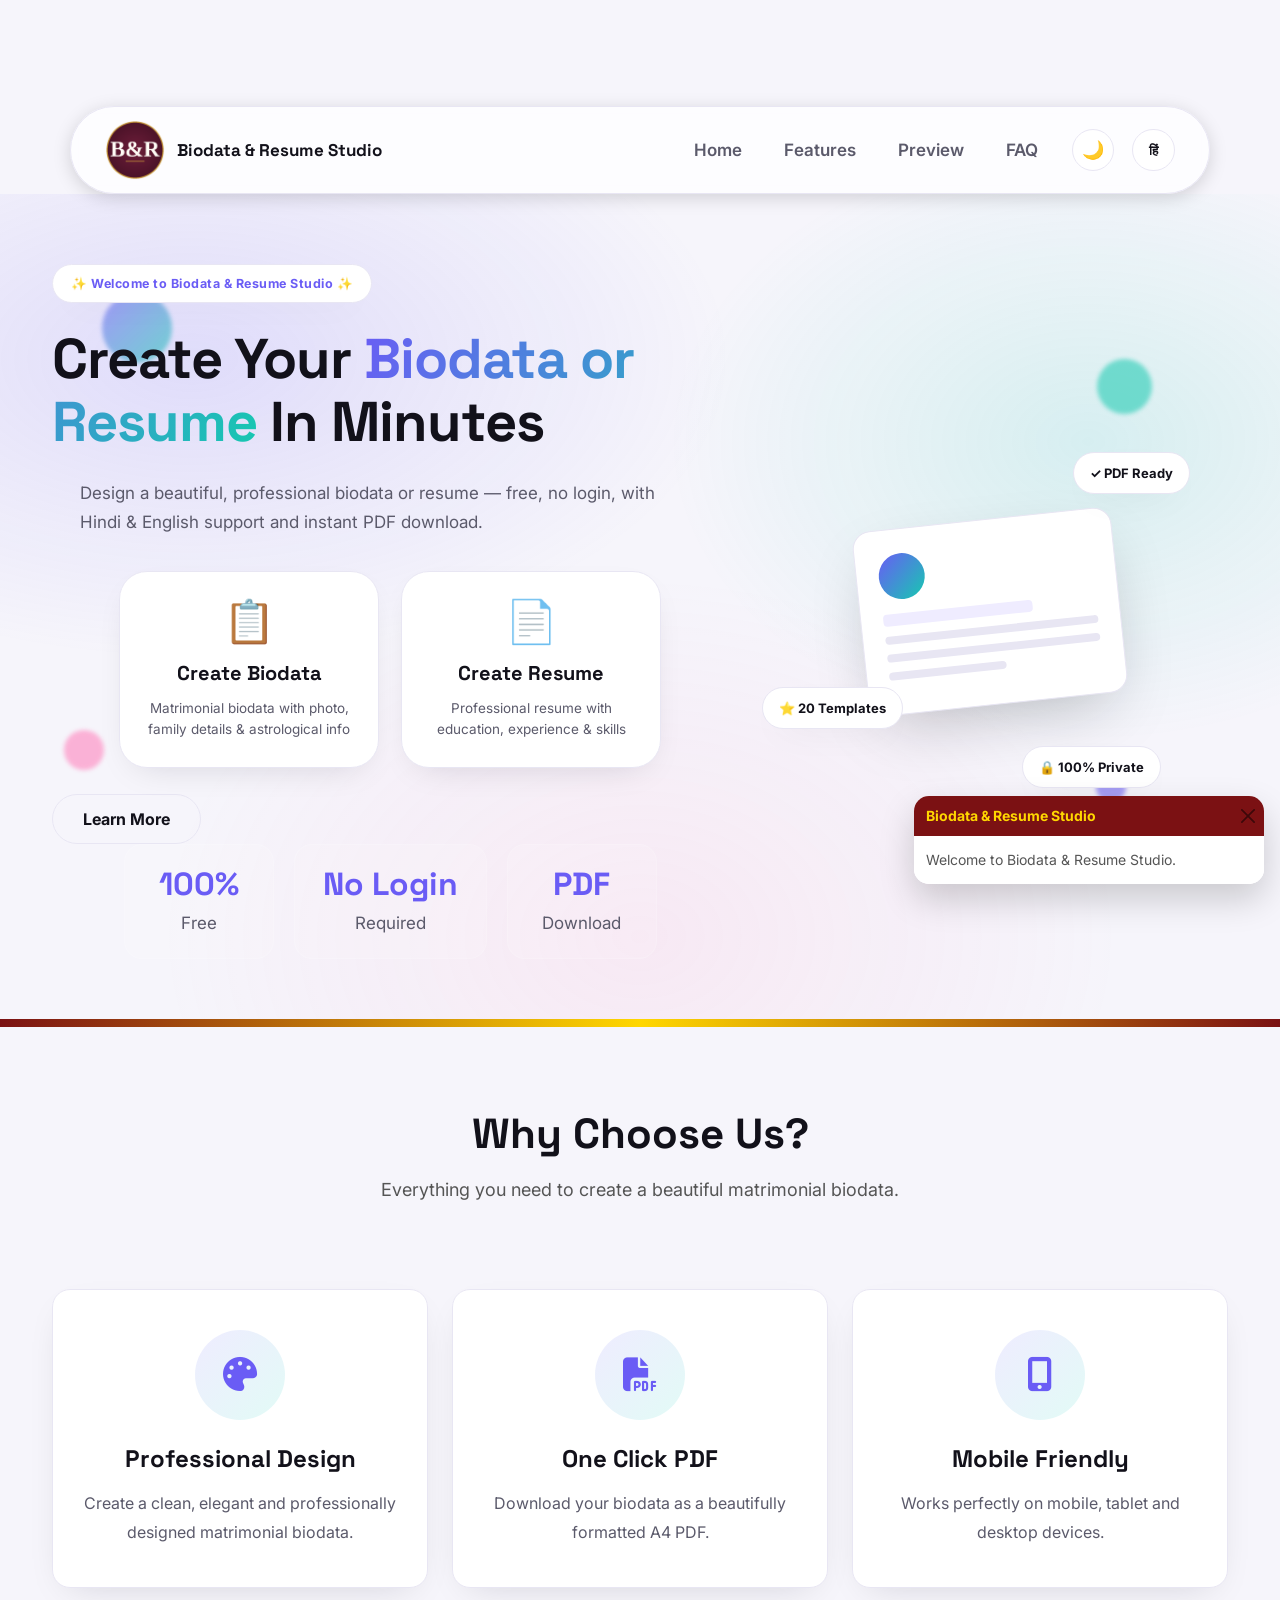
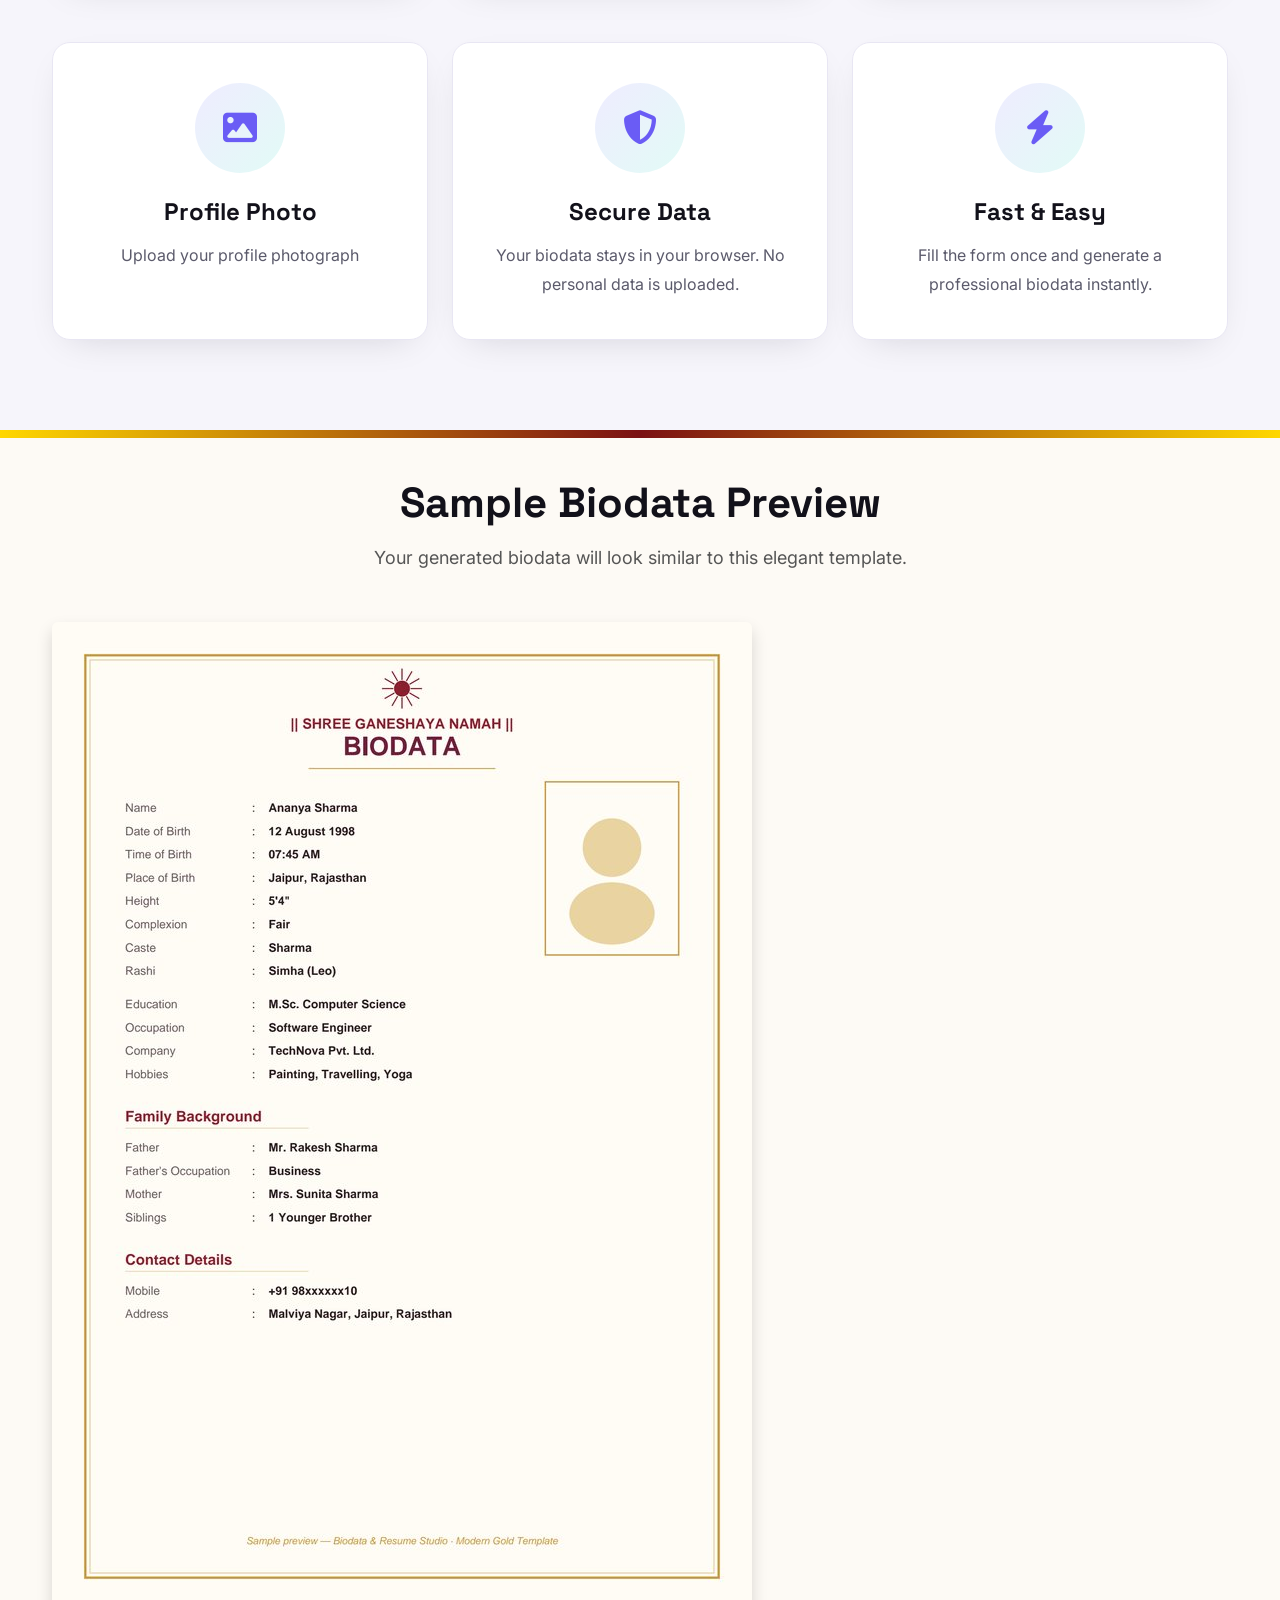
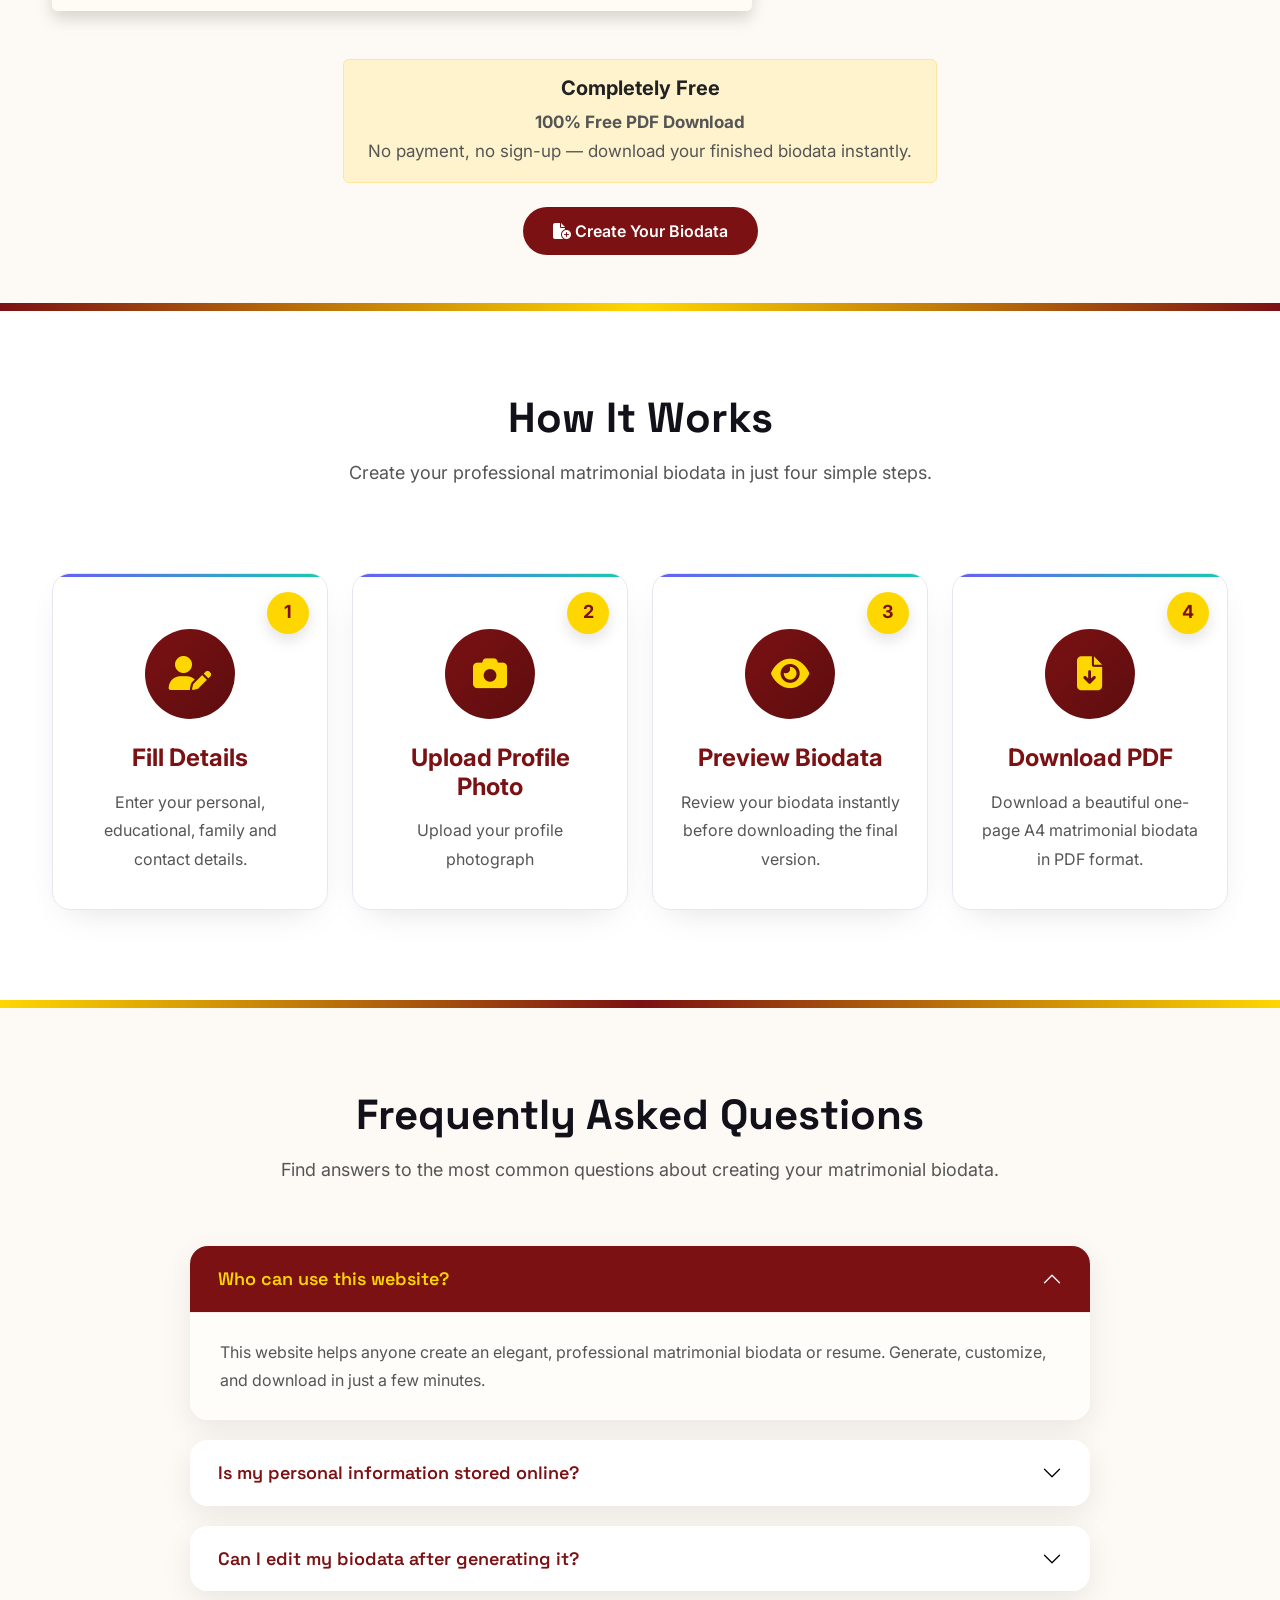
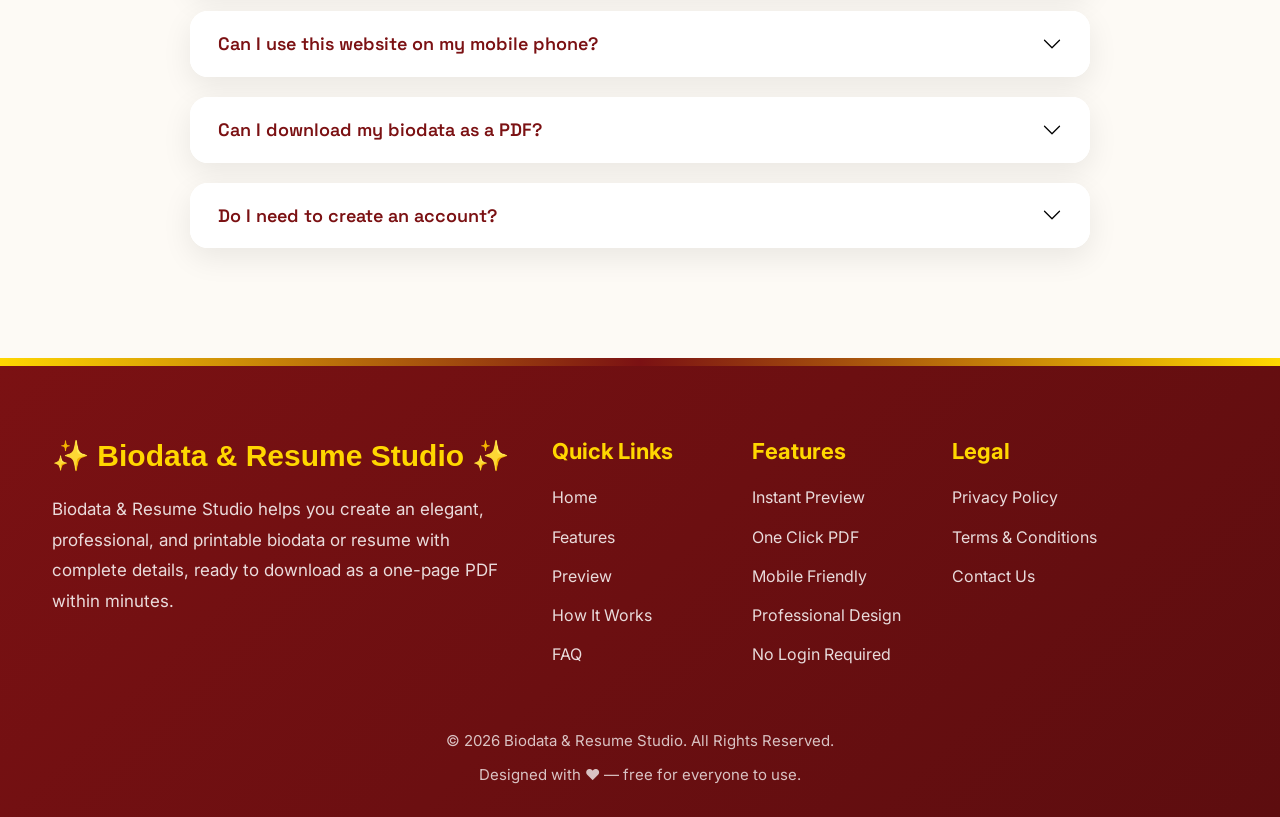
==== commit 1e95071a: "Re-add: working Hindi/English language toggle (redone after environment reset)" ====
--- a/index.html
+++ b/index.html
@@ -241,7 +241,7 @@
 
                     <li class="nav-item">
 
-                        <a class="nav-link" href="#hero">
+                        <a class="nav-link" href="#hero" data-i18n="nav_home">
 
                             Home
 
@@ -251,7 +251,7 @@
 
                     <li class="nav-item">
 
-                        <a class="nav-link" href="#features">
+                        <a class="nav-link" href="#features" data-i18n="nav_features">
 
                             Features
 
@@ -261,7 +261,7 @@
 
                     <li class="nav-item">
 
-                        <a class="nav-link" href="#preview">
+                        <a class="nav-link" href="#preview" data-i18n="nav_preview">
 
                             Preview
 
@@ -271,7 +271,7 @@
 
                     <li class="nav-item">
 
-                        <a class="nav-link" href="#faq">
+                        <a class="nav-link" href="#faq" data-i18n="nav_faq">
 
                             FAQ
 
@@ -283,6 +283,14 @@
 
                         <button type="button" id="darkModeToggle" class="dark-mode-toggle" aria-label="Toggle dark mode">
                             <span class="dark-mode-icon">🌙</span>
+                        </button>
+
+                    </li>
+
+                    <li class="nav-item">
+
+                        <button type="button" id="languageToggle" class="language-toggle" aria-label="Switch language">
+                            <span id="languageToggleLabel">हिं</span>
                         </button>
 
                     </li>
@@ -320,7 +328,7 @@
 
                     <div class="hero-content fade-up">
 
-                        <span class="hero-badge">
+                        <span class="hero-badge" data-i18n="hero_badge">
 
                             ✨ Welcome to Biodata & Resume Studio ✨
 
@@ -328,19 +336,19 @@
 
                         <h1>
 
-                            Create Your
-
-                            <span class="highlight">
+                            <span data-i18n="hero_title_1">Create Your</span>
+
+                            <span class="highlight" data-i18n="hero_title_highlight">
 
                                 Biodata or Resume
 
                             </span>
 
-                            In Minutes
+                            <span data-i18n="hero_title_2">In Minutes</span>
 
                         </h1>
 
-                        <p>
+                        <p data-i18n="hero_subtitle">
 
                             Design a beautiful, professional biodata or resume —
                             free, no login, with Hindi &amp; English support and
@@ -356,9 +364,9 @@
 
                                 <span class="hero-choice-icon">📋</span>
 
-                                <span class="hero-choice-title">Create Biodata</span>
-
-                                <span class="hero-choice-desc">
+                                <span class="hero-choice-title" data-i18n="hero_card_biodata_title">Create Biodata</span>
+
+                                <span class="hero-choice-desc" data-i18n="hero_card_biodata_desc">
                                     Matrimonial biodata with photo, family
                                     details &amp; astrological info
                                 </span>
@@ -369,9 +377,9 @@
 
                                 <span class="hero-choice-icon">📄</span>
 
-                                <span class="hero-choice-title">Create Resume</span>
-
-                                <span class="hero-choice-desc">
+                                <span class="hero-choice-title" data-i18n="hero_card_resume_title">Create Resume</span>
+
+                                <span class="hero-choice-desc" data-i18n="hero_card_resume_desc">
                                     Professional resume with education,
                                     experience &amp; skills
                                 </span>
@@ -484,7 +492,7 @@
 
             <div class="section-heading text-center">
 
-                <h2>
+                <h2 data-i18n="section_why_choose">
 
                     Why Choose Us?
 
@@ -664,7 +672,7 @@
 
             <div class="section-heading text-center mb-5">
 
-                <h2>Sample Biodata Preview</h2>
+                <h2 data-i18n="section_sample_preview">Sample Biodata Preview</h2>
 
                 <p>
                     Your generated biodata will look similar to this elegant template.
@@ -726,7 +734,7 @@
 
             <div class="section-heading text-center">
 
-                <h2>
+                <h2 data-i18n="section_how_it_works">
 
                     How It Works
 
@@ -896,7 +904,7 @@
 
             <div class="section-heading text-center">
 
-                <h2>
+                <h2 data-i18n="section_faq">
 
                     Frequently Asked Questions
 
@@ -3995,6 +4003,8 @@
 
 <script src="./scripts/dark-mode.js"></script>
 
+<script src="./scripts/language.js"></script>
+
 <!-- html2canvas -->
 <script src="./scripts/html2canvas.min.js"></script>
 
--- a/styles/v2-theme.css
+++ b/styles/v2-theme.css
@@ -661,3 +661,42 @@
     }
 
 }
+
+
+/*==========================================================
+                LANGUAGE TOGGLE BUTTON
+==========================================================*/
+
+.language-toggle{
+
+    height: 42px;
+    padding: 0 16px;
+    border-radius: 999px;
+    border: 1.5px solid var(--v2-border);
+    background: var(--v2-surface);
+    display: flex;
+    align-items: center;
+    justify-content: center;
+    cursor: pointer;
+    font-family: var(--v2-font-body);
+    font-weight: 700;
+    font-size: 13px;
+    color: var(--v2-ink);
+    margin-left: 8px;
+    transition: background .2s ease, border-color .2s ease;
+
+}
+
+.language-toggle:hover{
+
+    border-color: var(--v2-primary);
+    color: var(--v2-primary);
+
+}
+
+html[data-theme="dark"] .language-toggle{
+
+    background: var(--v2-surface-alt);
+    border-color: var(--v2-border);
+
+}
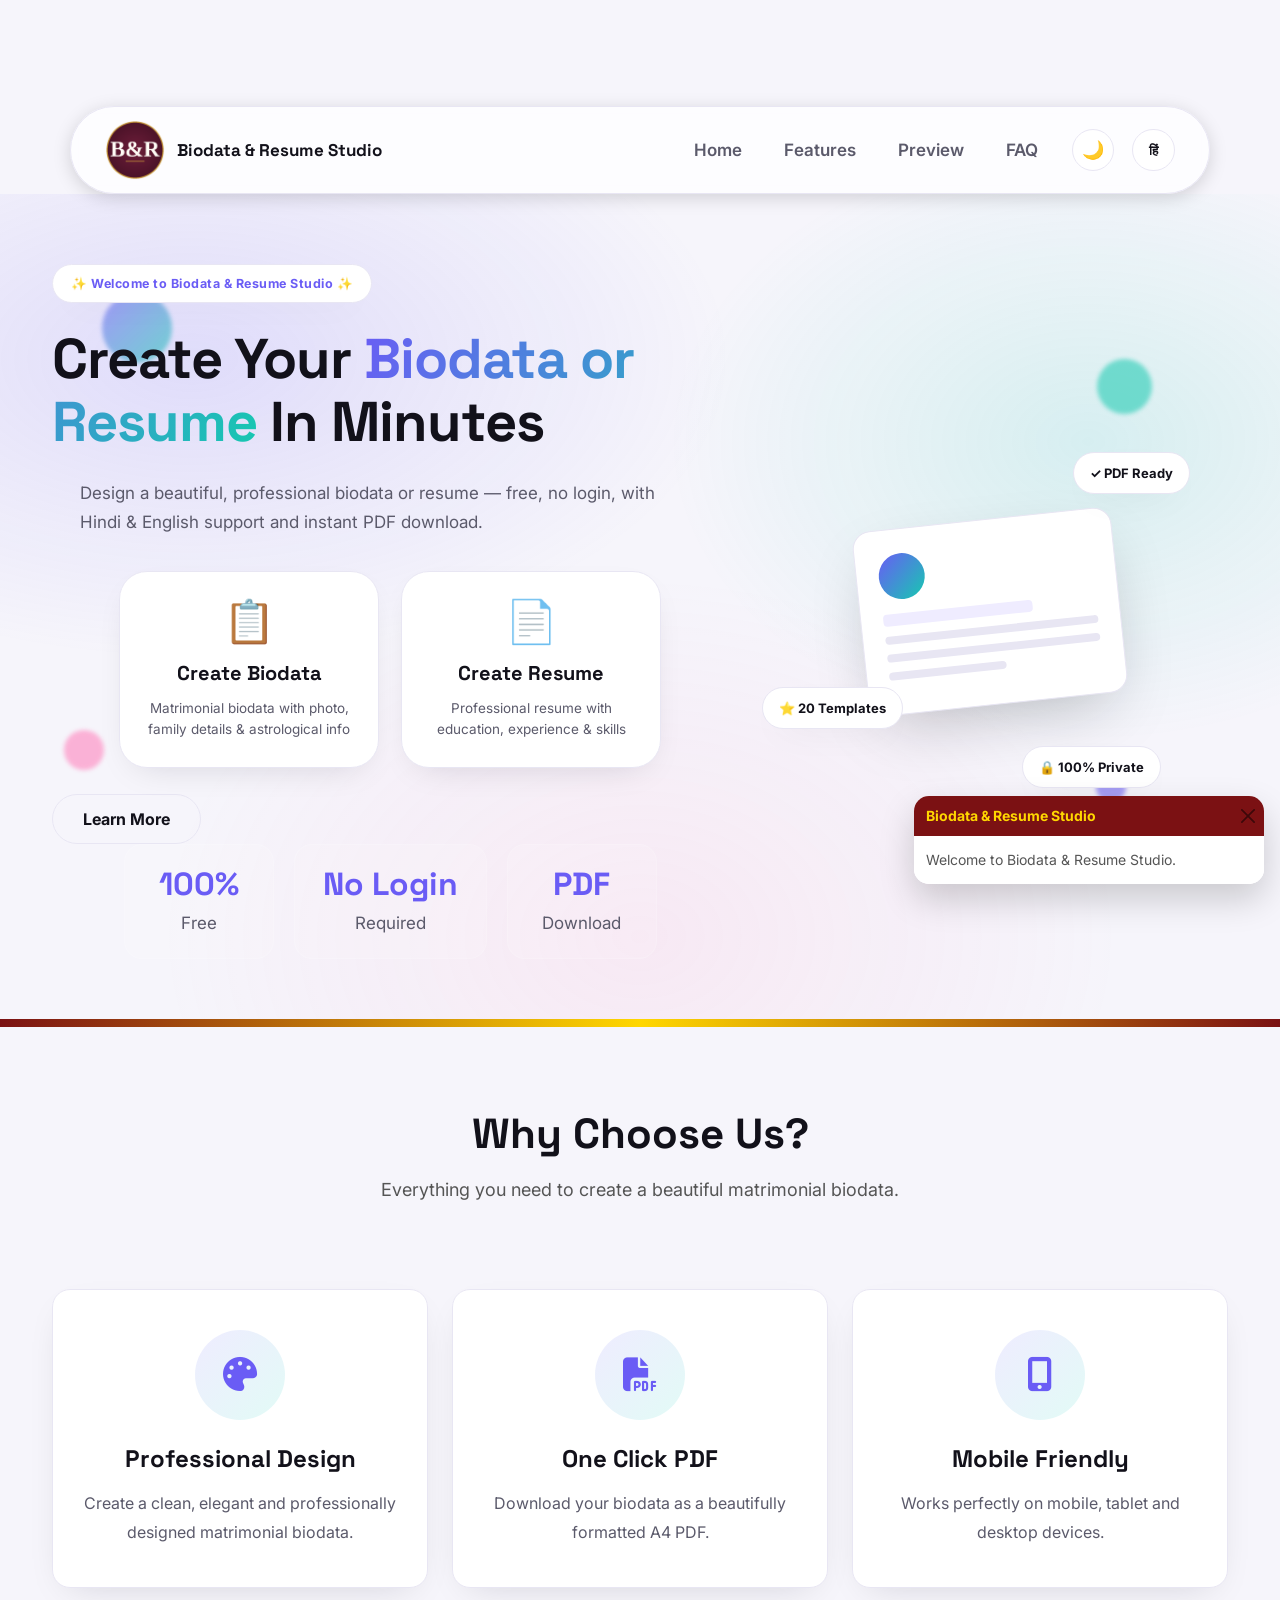
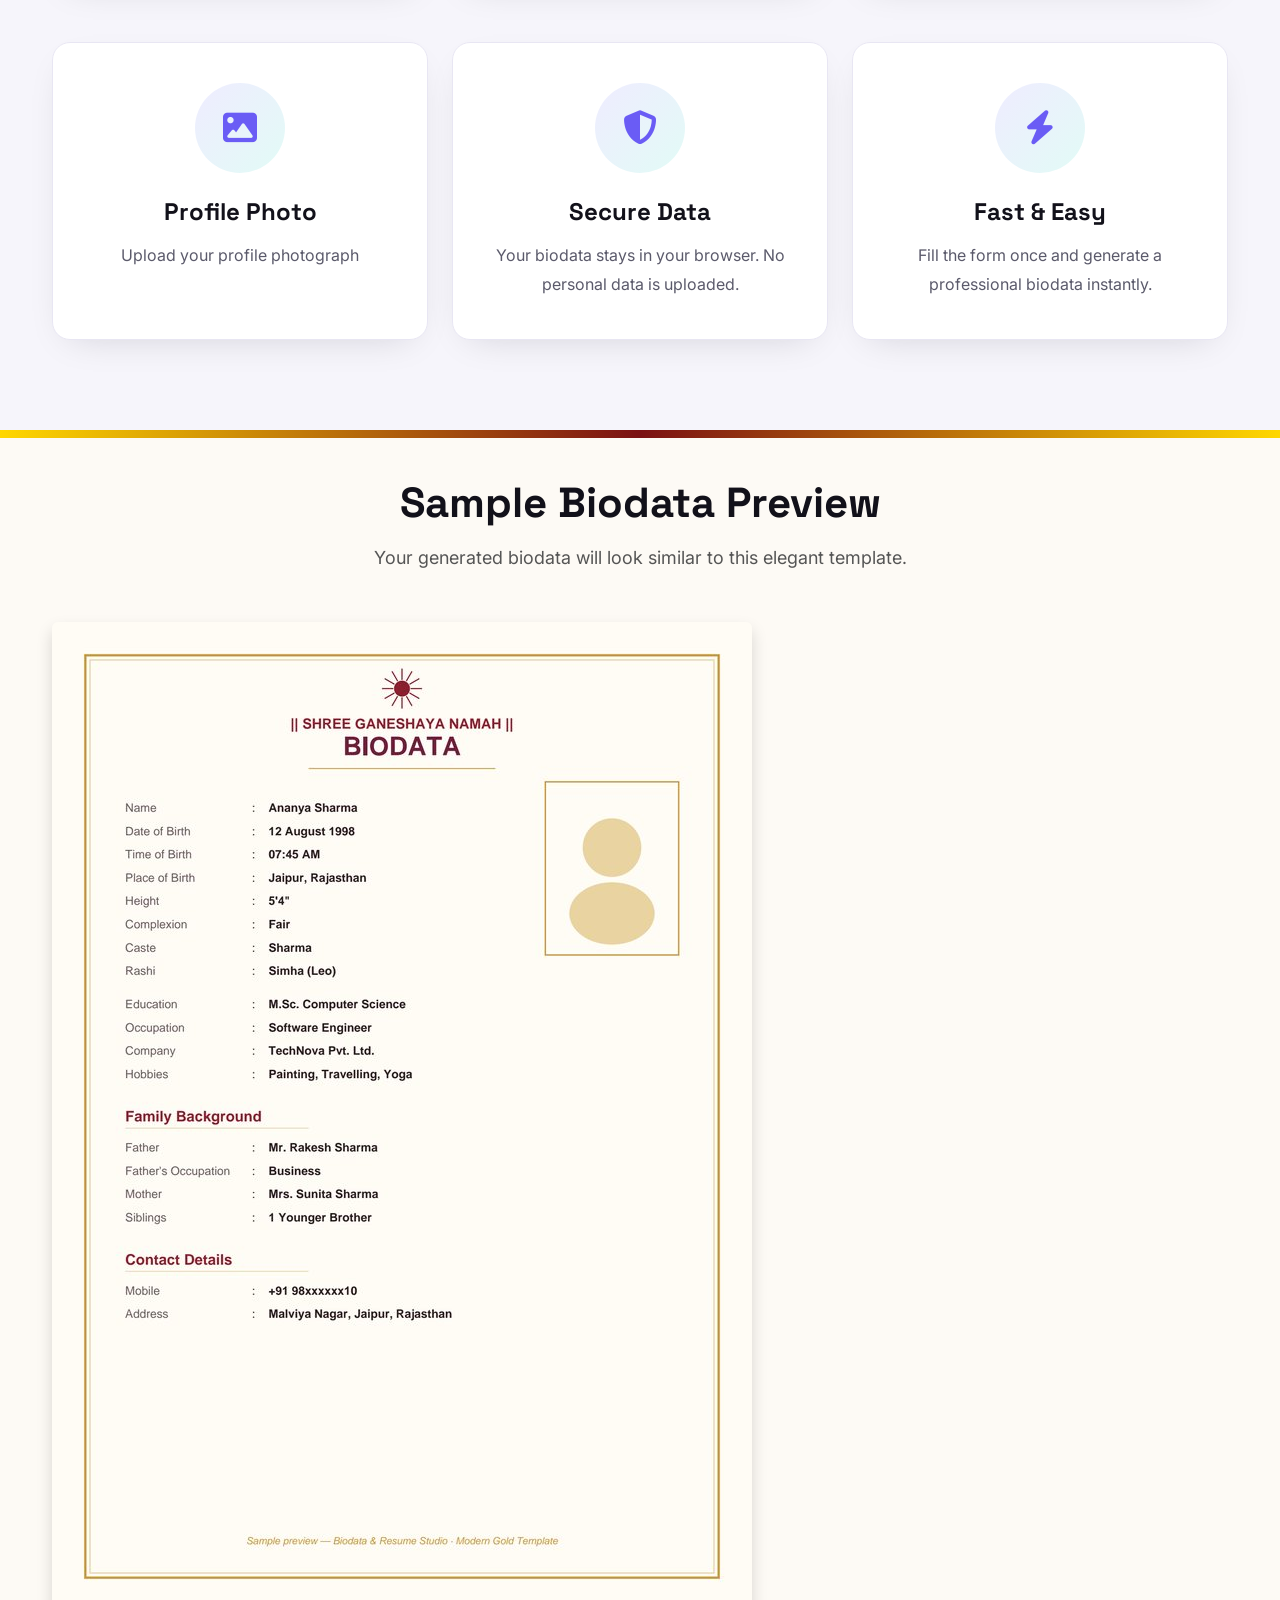
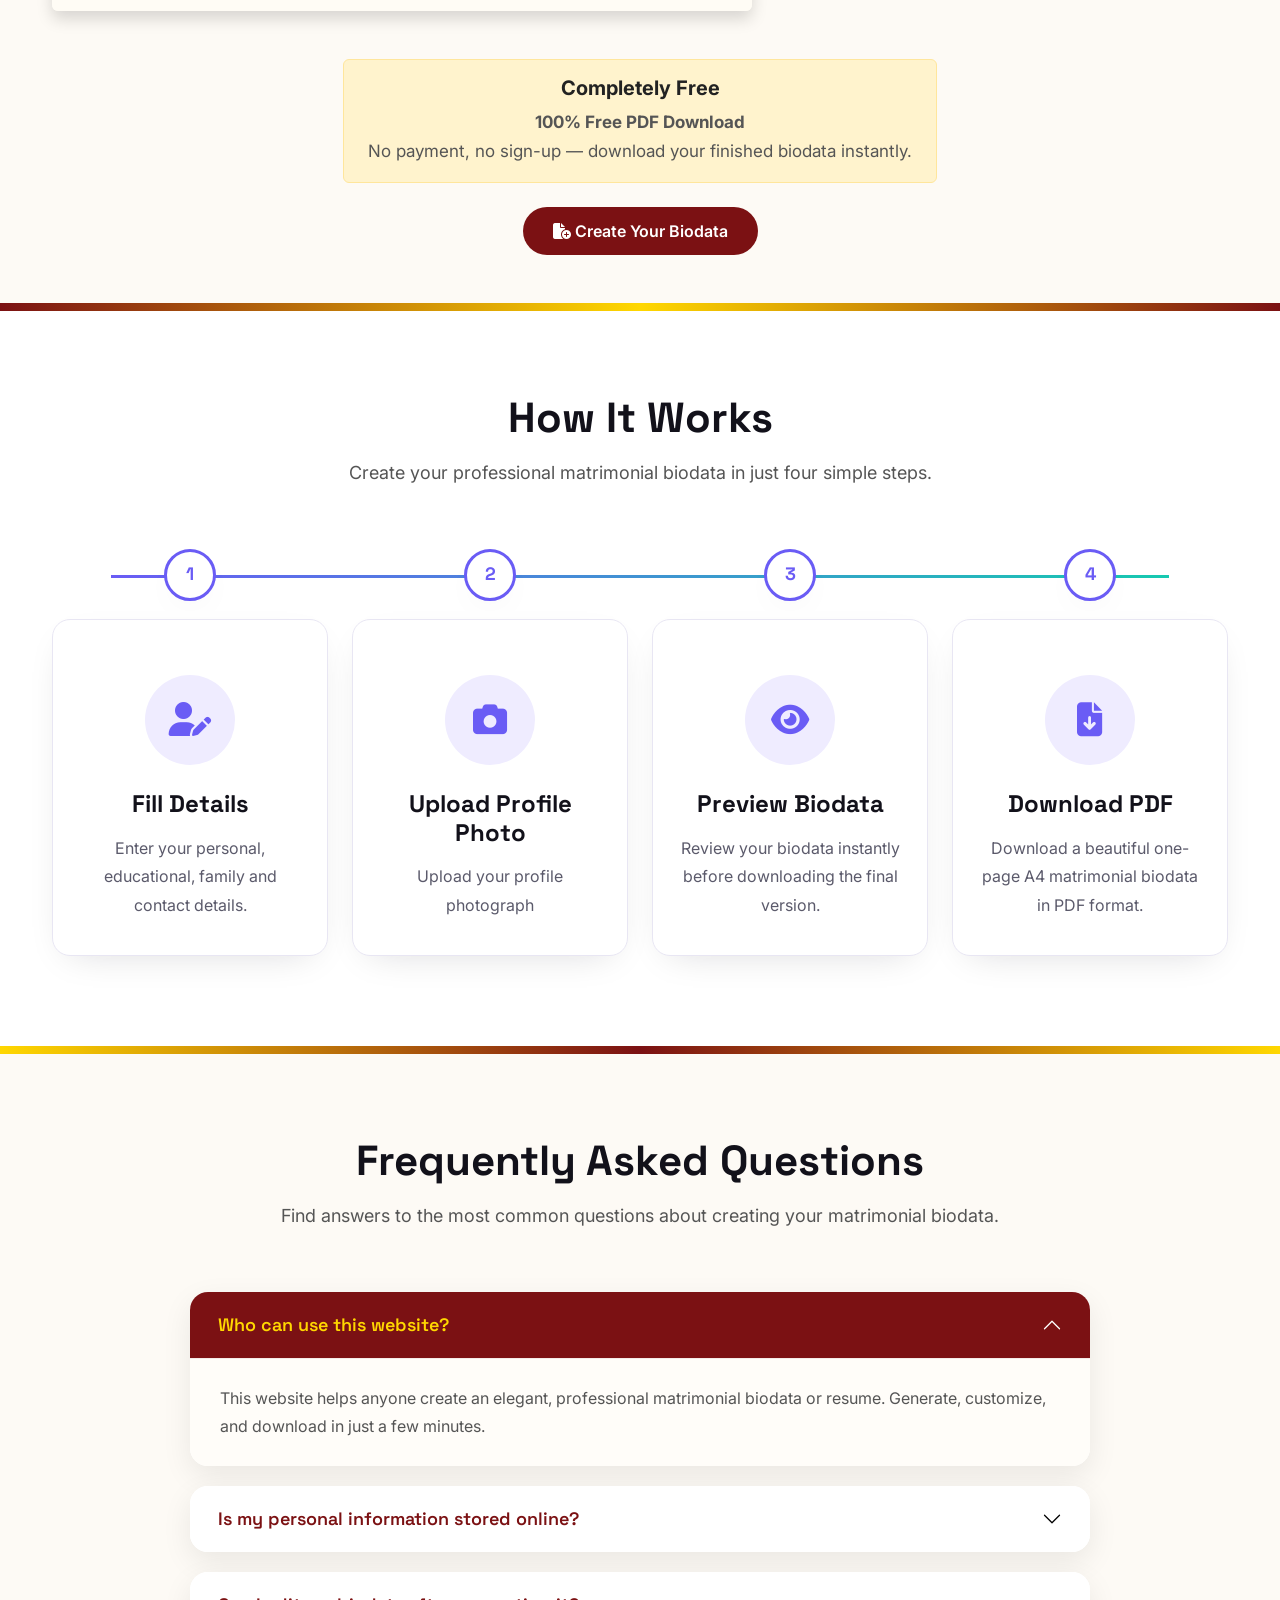
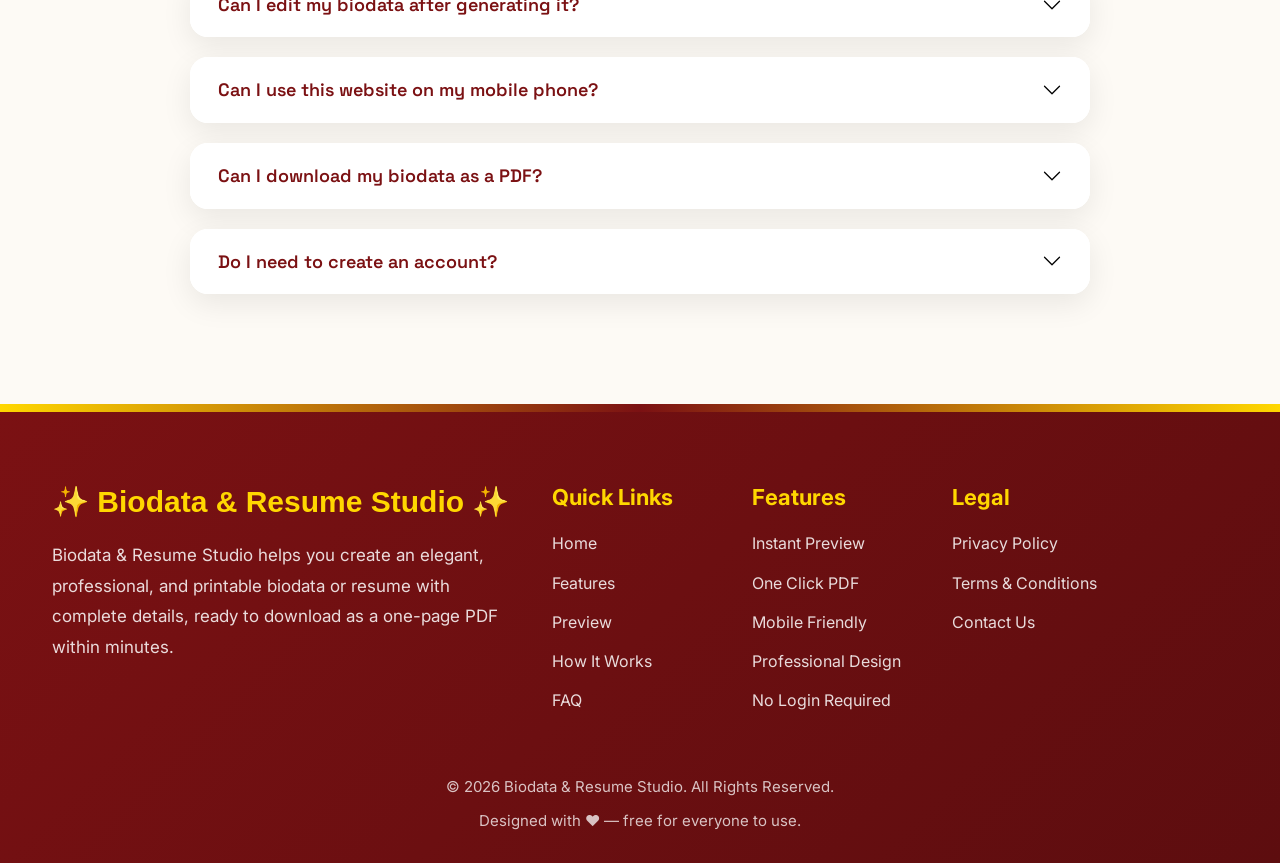
==== commit 8b732a3b: "Add #3 (partial): redesign How It Works into a connected animated timeline — horizontal on desktop, " ====
--- a/index.html
+++ b/index.html
@@ -748,19 +748,17 @@
 
             </div>
 
-            <div class="row g-4 mt-4">
+            <div class="timeline-wrapper mt-5">
+
+                <div class="timeline-track"></div>
 
                 <!-- Step 1 -->
 
-                <div class="col-lg-3 col-md-6">
-
-                    <div class="step-card fade-up">
-
-                        <div class="step-number">
-
-                            1
-
-                        </div>
+                <div class="timeline-step fade-up">
+
+                    <div class="timeline-node">1</div>
+
+                    <div class="step-card">
 
                         <div class="step-icon">
 
@@ -786,15 +784,11 @@
 
                 <!-- Step 2 -->
 
-                <div class="col-lg-3 col-md-6">
-
-                    <div class="step-card fade-up">
-
-                        <div class="step-number">
-
-                            2
-
-                        </div>
+                <div class="timeline-step fade-up">
+
+                    <div class="timeline-node">2</div>
+
+                    <div class="step-card">
 
                         <div class="step-icon">
 
@@ -820,15 +814,11 @@
 
                 <!-- Step 3 -->
 
-                <div class="col-lg-3 col-md-6">
-
-                    <div class="step-card fade-up">
-
-                        <div class="step-number">
-
-                            3
-
-                        </div>
+                <div class="timeline-step fade-up">
+
+                    <div class="timeline-node">3</div>
+
+                    <div class="step-card">
 
                         <div class="step-icon">
 
@@ -854,15 +844,11 @@
 
                 <!-- Step 4 -->
 
-                <div class="col-lg-3 col-md-6">
-
-                    <div class="step-card fade-up">
-
-                        <div class="step-number">
-
-                            4
-
-                        </div>
+                <div class="timeline-step fade-up">
+
+                    <div class="timeline-node">4</div>
+
+                    <div class="step-card">
 
                         <div class="step-icon">
 
@@ -3101,6 +3087,20 @@
 
                                 </button>
 
+                                <div class="share-actions mt-3">
+
+                                    <button type="button" id="whatsappShareBiodataBtn" class="btn btn-outline-success btn-sm">
+                                        <i class="fa-brands fa-whatsapp me-1"></i> Share via WhatsApp
+                                    </button>
+
+                                    <button type="button" id="qrCodeBiodataBtn" class="btn btn-outline-secondary btn-sm">
+                                        <i class="fa-solid fa-qrcode me-1"></i> Contact QR Code
+                                    </button>
+
+                                </div>
+
+                                <div class="qr-code-preview d-none" id="qrCodeBiodataPreview"></div>
+
                             </div> <!-- End PDF Actions -->
 
                     </div> <!-- End form-card -->
@@ -3564,6 +3564,20 @@
                                 Download PDF
                             </button>
 
+                            <div class="share-actions mt-3">
+
+                                <button type="button" id="whatsappShareResumeBtn" class="btn btn-outline-success btn-sm">
+                                    <i class="fa-brands fa-whatsapp me-1"></i> Share via WhatsApp
+                                </button>
+
+                                <button type="button" id="qrCodeResumeBtn" class="btn btn-outline-secondary btn-sm">
+                                    <i class="fa-solid fa-qrcode me-1"></i> Contact QR Code
+                                </button>
+
+                            </div>
+
+                            <div class="qr-code-preview d-none" id="qrCodeResumePreview"></div>
+
                         </div>
 
                     </div>
@@ -4034,6 +4048,10 @@
 <script src="./scripts/config.js"></script>
 
 
+<script src="./scripts/qrcode.min.js"></script>
+
+<script src="./scripts/share-features.js"></script>
+
 <script src="./scripts/pdf.js"></script>
 
 <script src="./scripts/resume.js"></script>
--- a/styles/style.css
+++ b/styles/style.css
@@ -4899,3 +4899,36 @@
     left: 0;
 
 }
+
+
+/*==========================================================
+                SHARE ACTIONS (WhatsApp + QR Code)
+==========================================================*/
+
+.share-actions{
+
+    display: flex;
+    justify-content: center;
+    gap: 10px;
+    flex-wrap: wrap;
+
+}
+
+.qr-code-preview{
+
+    margin-top: 16px;
+    display: flex;
+    justify-content: center;
+
+}
+
+.qr-code-preview svg{
+
+    max-width: 160px;
+    height: auto;
+    background: #fff;
+    padding: 8px;
+    border-radius: 10px;
+    box-shadow: 0 4px 14px -6px rgba(0,0,0,0.2);
+
+}
--- a/styles/v2-theme.css
+++ b/styles/v2-theme.css
@@ -700,3 +700,182 @@
     border-color: var(--v2-border);
 
 }
+
+
+/*==========================================================
+        HOW IT WORKS — CONNECTED TIMELINE
+==========================================================*/
+
+.timeline-wrapper{
+
+    display: flex;
+    gap: 24px;
+    position: relative;
+    align-items: flex-start;
+
+}
+
+.timeline-track{
+
+    position: absolute;
+    top: 26px;
+    left: 5%;
+    right: 5%;
+    height: 3px;
+    background: var(--v2-border);
+    z-index: 0;
+
+}
+
+.timeline-track::after{
+
+    content: "";
+    position: absolute;
+    top: 0;
+    left: 0;
+    height: 100%;
+    width: 0%;
+    background: linear-gradient(90deg, var(--v2-gradient-1), var(--v2-gradient-2));
+    animation: timelineFill 2.2s ease forwards;
+    animation-delay: .3s;
+
+}
+
+@keyframes timelineFill{
+
+    from{ width: 0%; }
+    to{ width: 100%; }
+
+}
+
+.timeline-step{
+
+    flex: 1;
+    position: relative;
+    z-index: 1;
+    display: flex;
+    flex-direction: column;
+    align-items: center;
+    text-align: center;
+
+}
+
+.timeline-node{
+
+    width: 52px;
+    height: 52px;
+    border-radius: 50%;
+    background: var(--v2-surface);
+    border: 3px solid var(--v2-primary);
+    color: var(--v2-primary);
+    display: flex;
+    align-items: center;
+    justify-content: center;
+    font-family: var(--v2-font-display);
+    font-weight: 700;
+    font-size: 18px;
+    margin-bottom: 18px;
+    box-shadow: var(--v2-shadow-soft);
+
+}
+
+.timeline-step .step-card{
+
+    background: var(--v2-surface) !important;
+    border: 1px solid var(--v2-border) !important;
+    box-shadow: var(--v2-shadow-soft) !important;
+    width: 100%;
+
+}
+
+.timeline-step .step-card::before{
+
+    display: none;
+
+}
+
+.timeline-step .step-icon{
+
+    color: var(--v2-primary) !important;
+    background: var(--v2-primary-soft) !important;
+
+}
+
+.timeline-step h4{
+
+    font-family: var(--v2-font-display) !important;
+    color: var(--v2-ink) !important;
+
+}
+
+.timeline-step p{
+
+    color: var(--v2-ink-soft) !important;
+    font-family: var(--v2-font-body);
+
+}
+
+@media (max-width: 900px){
+
+    .timeline-wrapper{
+
+        flex-direction: column;
+        gap: 36px;
+
+    }
+
+    .timeline-track{
+
+        top: 0;
+        left: 26px;
+        right: auto;
+        width: 3px;
+        height: 100%;
+
+    }
+
+    .timeline-track::after{
+
+        width: 100%;
+        height: 0%;
+        animation: timelineFillVertical 2.2s ease forwards;
+        animation-delay: .3s;
+
+    }
+
+    @keyframes timelineFillVertical{
+
+        from{ height: 0%; }
+        to{ height: 100%; }
+
+    }
+
+    .timeline-step{
+
+        flex-direction: row;
+        text-align: left;
+        align-items: flex-start;
+        gap: 18px;
+
+    }
+
+    .timeline-node{
+
+        margin-bottom: 0;
+        flex-shrink: 0;
+
+    }
+
+}
+
+@media (prefers-reduced-motion: reduce){
+
+    .timeline-track::after{
+
+        animation: none;
+        width: 100%;
+        height: 100%;
+
+    }
+
+}
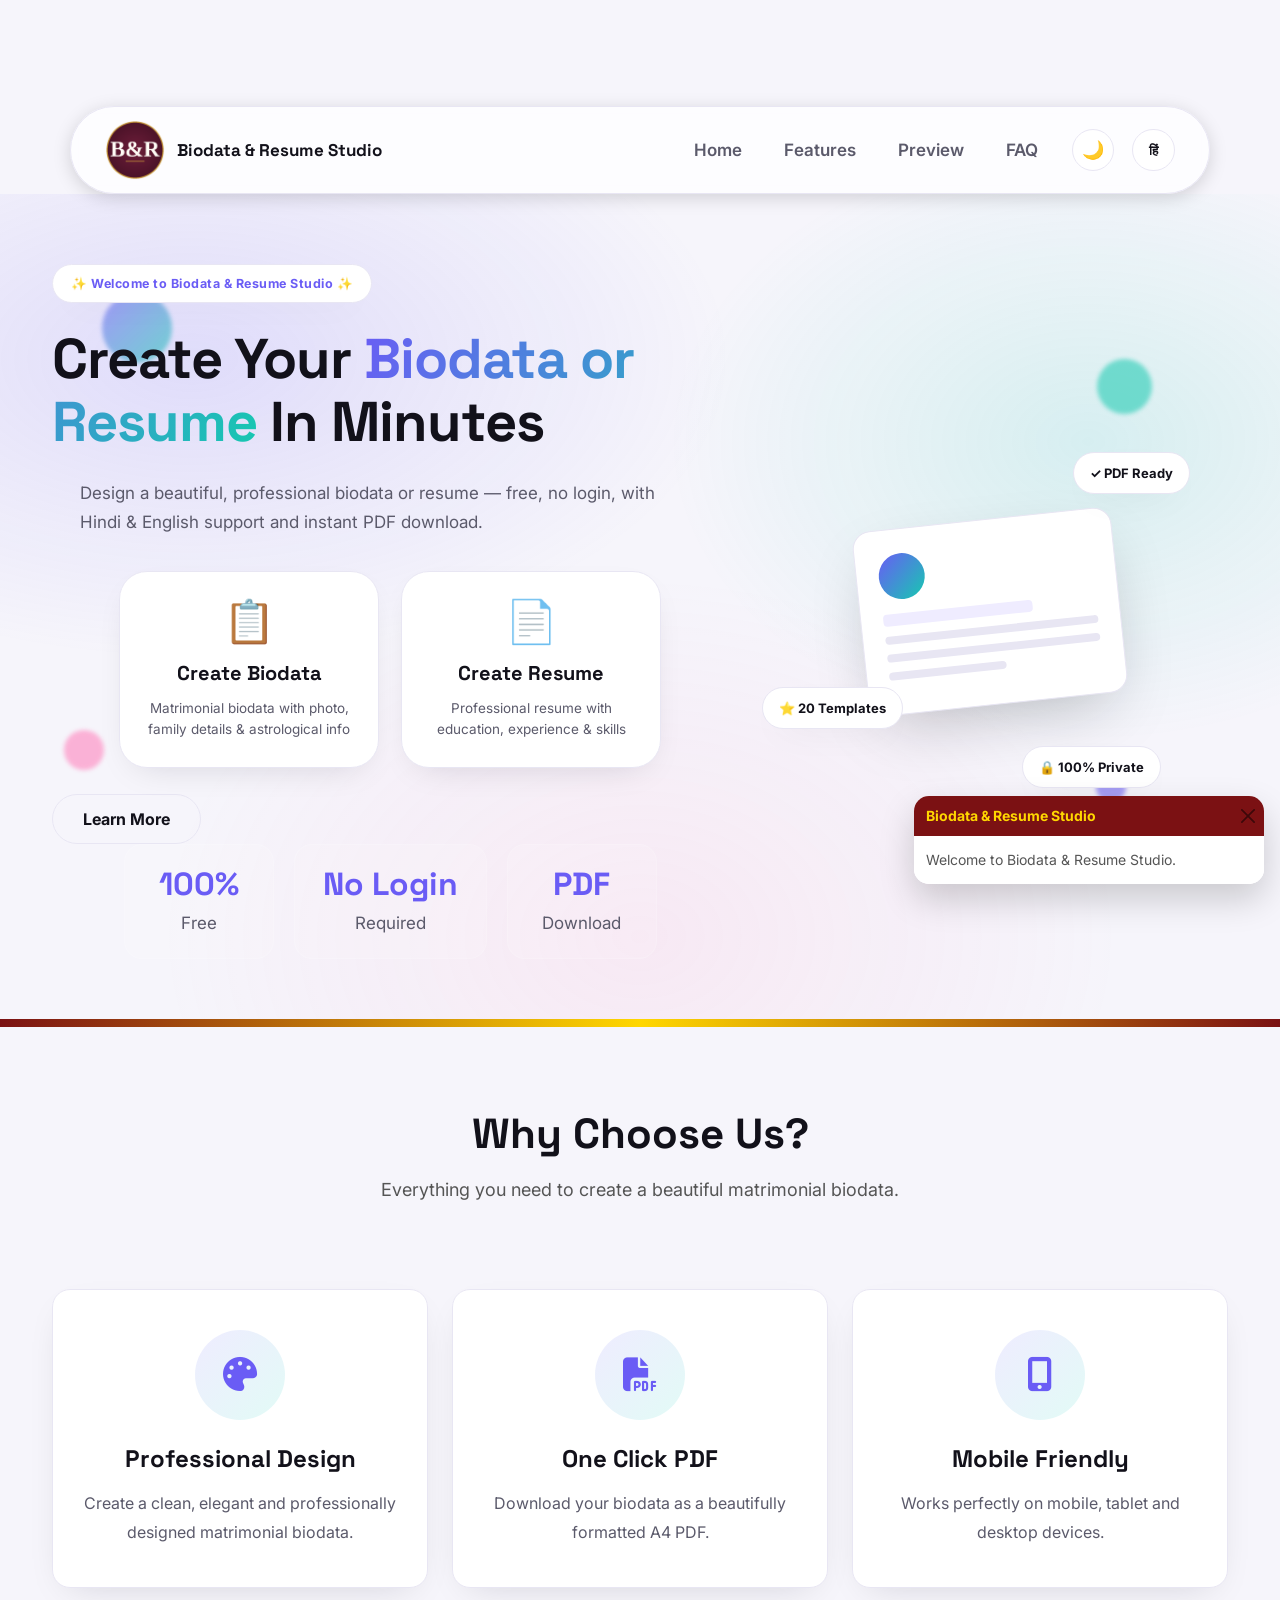
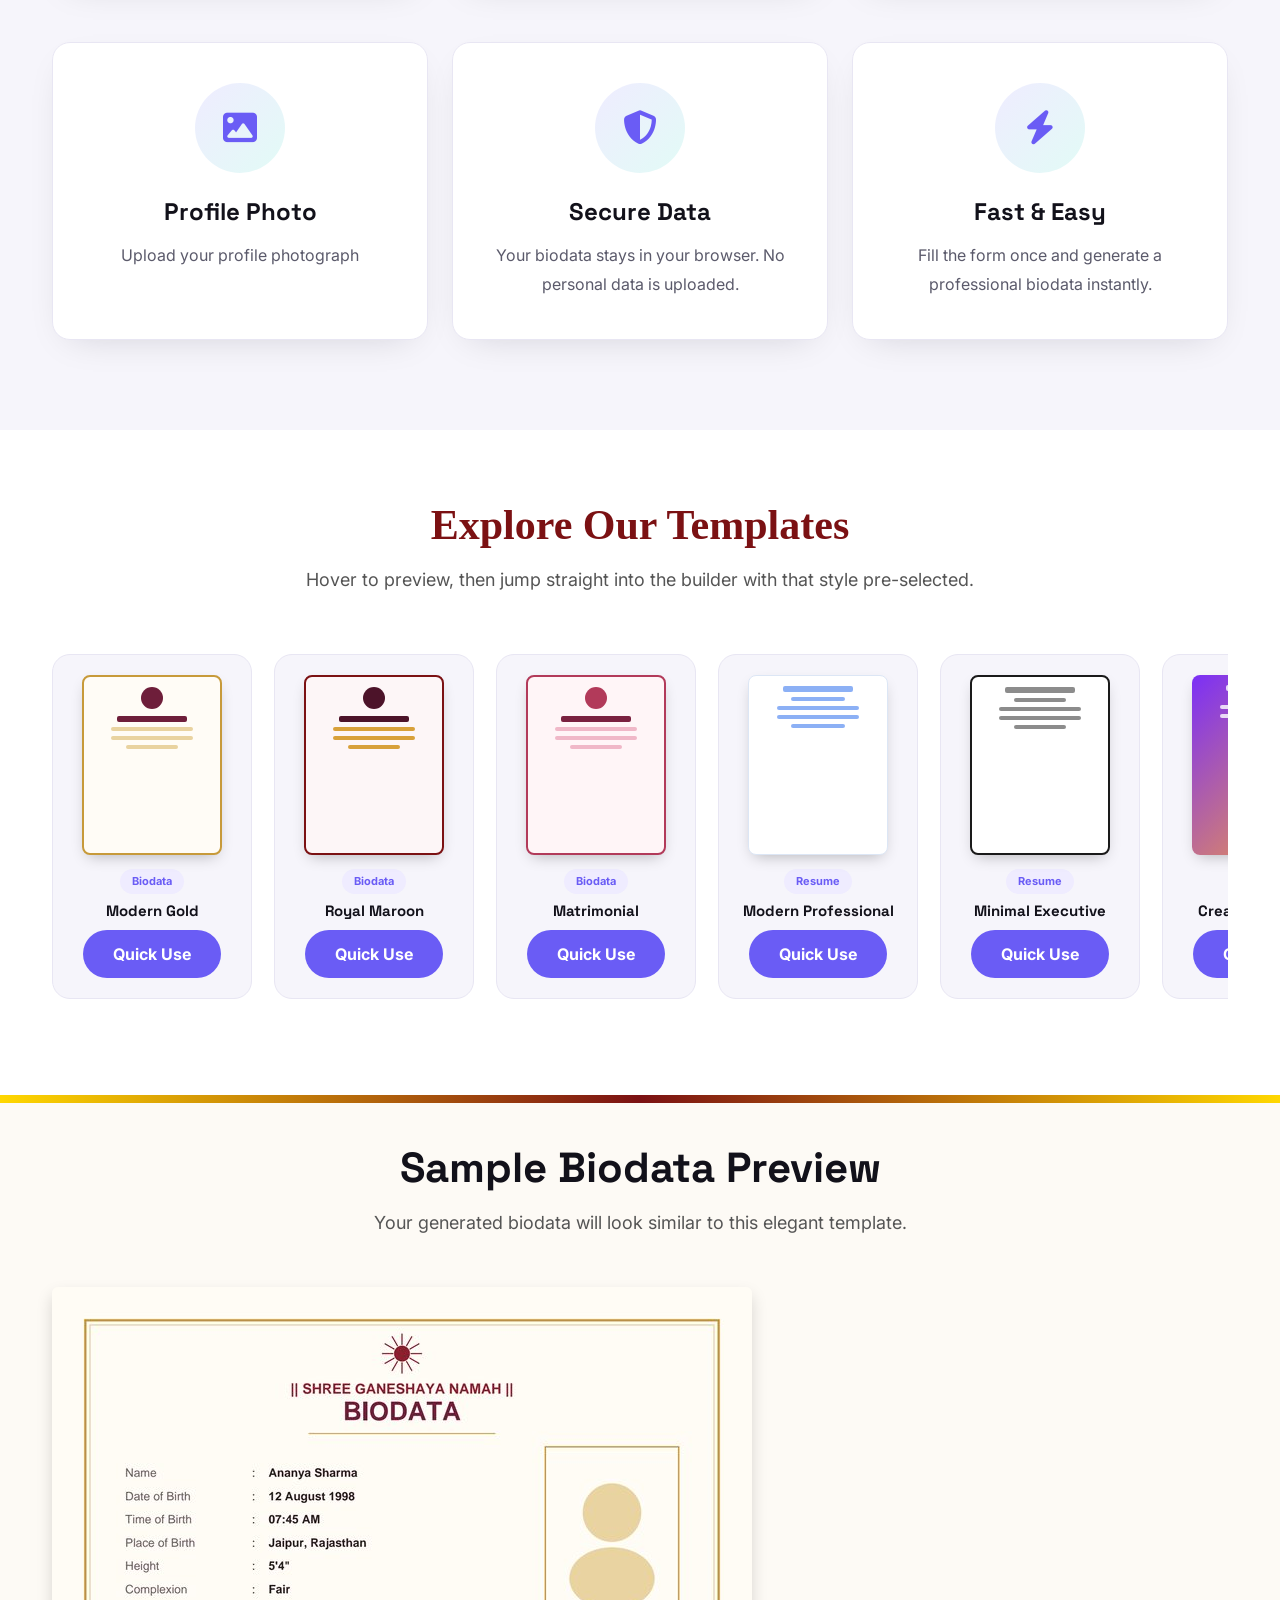
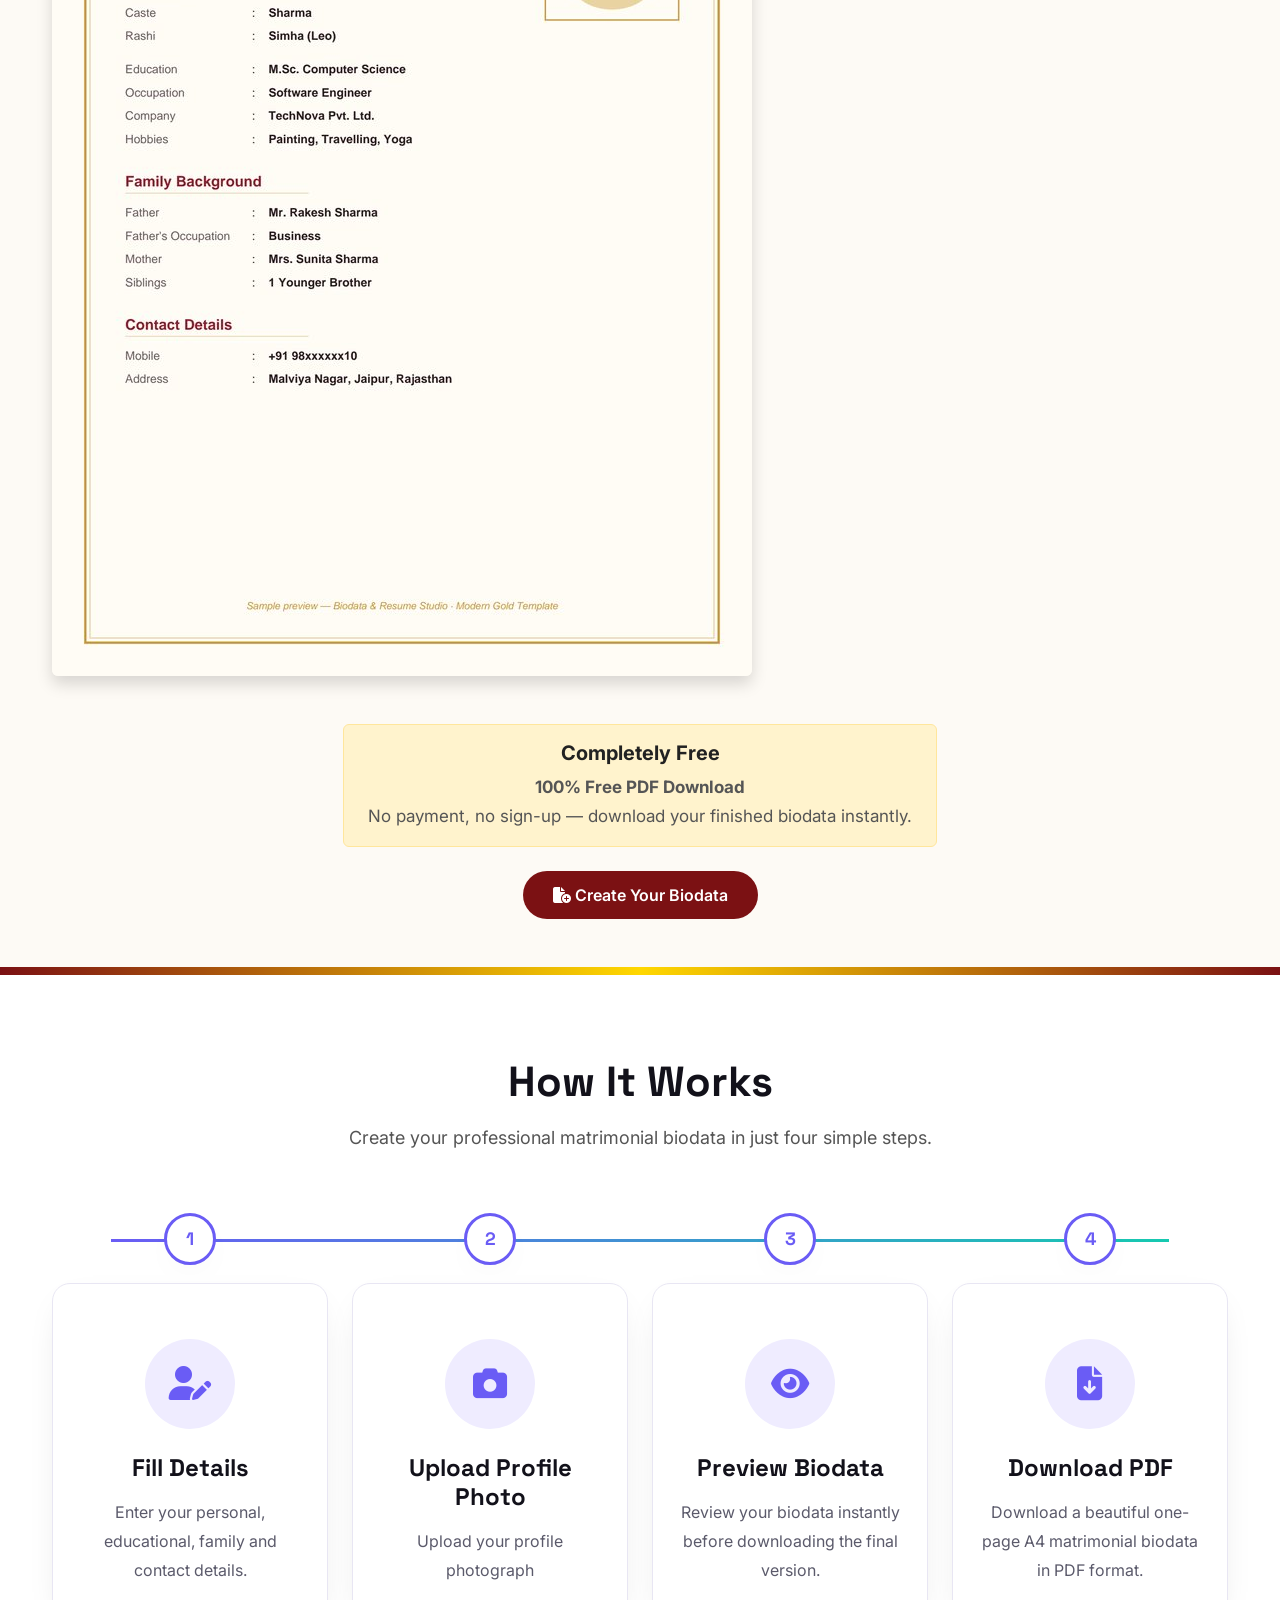
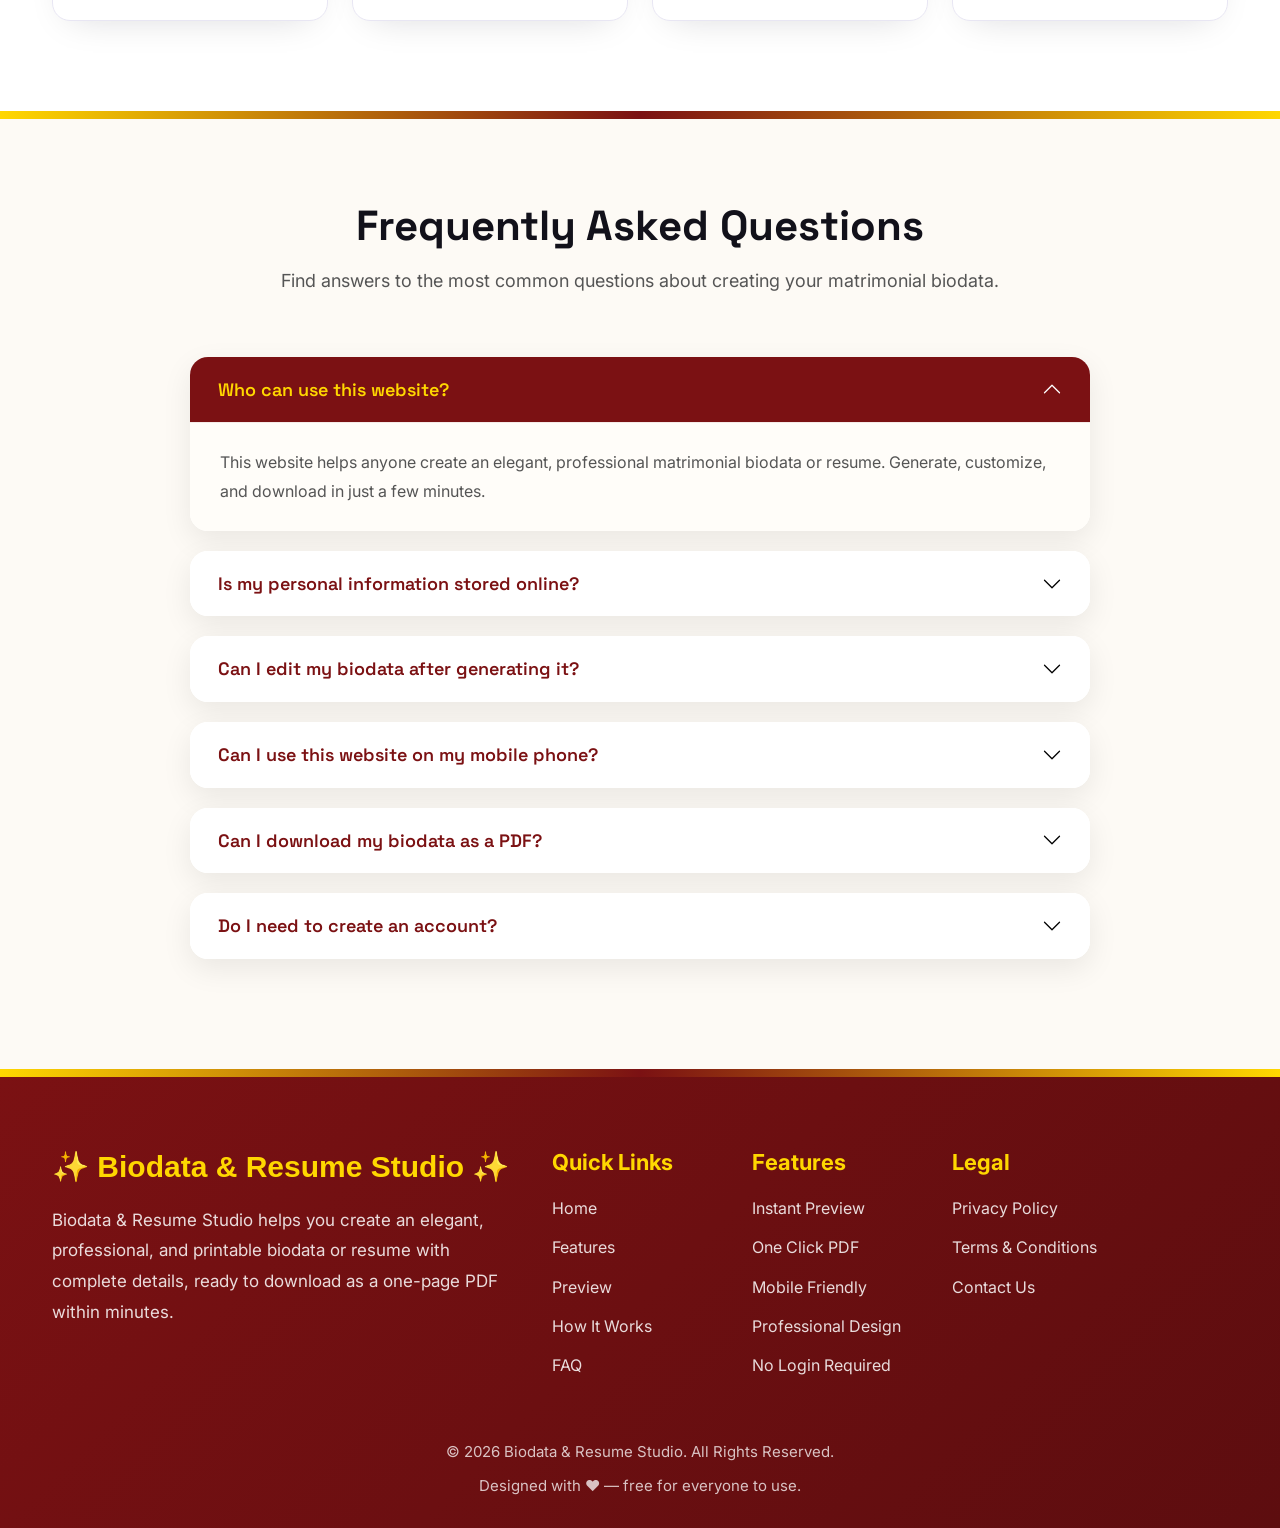
==== commit 1773e2f6: "Add #4: Interactive Template Showcase section (8 hover-animated template cards, Quick Use jumps into" ====
--- a/index.html
+++ b/index.html
@@ -665,6 +665,150 @@
         <!-- ==========================================================
                     SAMPLE BIODATA PREVIEW
     =========================================================== -->
+
+    <!-- ==========================================================
+                    INTERACTIVE TEMPLATE SHOWCASE
+    =========================================================== -->
+
+    <section id="showcase" class="showcase-section">
+
+        <div class="container">
+
+            <div class="section-heading text-center mb-5">
+
+                <h2>Explore Our Templates</h2>
+
+                <p>Hover to preview, then jump straight into the builder with that style pre-selected.</p>
+
+            </div>
+
+            <div class="showcase-scroll">
+
+                <div class="showcase-card" data-showcase-type="biodata" data-showcase-template="modern">
+                    <span class="template-mockup mockup-biodata-modern showcase-mockup">
+                        <span class="mockup-photo"></span>
+                        <span class="mockup-line mockup-line-title"></span>
+                        <span class="mockup-line"></span>
+                        <span class="mockup-line"></span>
+                        <span class="mockup-line short"></span>
+                    </span>
+                    <div class="showcase-info">
+                        <span class="showcase-label">Biodata</span>
+                        <h4>Modern Gold</h4>
+                        <button type="button" class="btn btn-sm btn-primary showcase-use-btn">Quick Use</button>
+                    </div>
+                </div>
+
+                <div class="showcase-card" data-showcase-type="biodata" data-showcase-template="royal">
+                    <span class="template-mockup mockup-biodata-royal showcase-mockup">
+                        <span class="mockup-photo"></span>
+                        <span class="mockup-line mockup-line-title"></span>
+                        <span class="mockup-line"></span>
+                        <span class="mockup-line"></span>
+                        <span class="mockup-line short"></span>
+                    </span>
+                    <div class="showcase-info">
+                        <span class="showcase-label">Biodata</span>
+                        <h4>Royal Maroon</h4>
+                        <button type="button" class="btn btn-sm btn-primary showcase-use-btn">Quick Use</button>
+                    </div>
+                </div>
+
+                <div class="showcase-card" data-showcase-type="biodata" data-showcase-template="matrimonial">
+                    <span class="template-mockup mockup-biodata-matrimonial showcase-mockup">
+                        <span class="mockup-photo"></span>
+                        <span class="mockup-line mockup-line-title"></span>
+                        <span class="mockup-line"></span>
+                        <span class="mockup-line"></span>
+                        <span class="mockup-line short"></span>
+                    </span>
+                    <div class="showcase-info">
+                        <span class="showcase-label">Biodata</span>
+                        <h4>Matrimonial</h4>
+                        <button type="button" class="btn btn-sm btn-primary showcase-use-btn">Quick Use</button>
+                    </div>
+                </div>
+
+                <div class="showcase-card" data-showcase-type="resume" data-showcase-template="modern">
+                    <span class="template-mockup mockup-resume-modern showcase-mockup">
+                        <span class="mockup-line mockup-line-title"></span>
+                        <span class="mockup-line short"></span>
+                        <span class="mockup-line"></span>
+                        <span class="mockup-line"></span>
+                        <span class="mockup-line short"></span>
+                    </span>
+                    <div class="showcase-info">
+                        <span class="showcase-label">Resume</span>
+                        <h4>Modern Professional</h4>
+                        <button type="button" class="btn btn-sm btn-primary showcase-use-btn">Quick Use</button>
+                    </div>
+                </div>
+
+                <div class="showcase-card" data-showcase-type="resume" data-showcase-template="executive">
+                    <span class="template-mockup mockup-resume-executive showcase-mockup">
+                        <span class="mockup-line mockup-line-title"></span>
+                        <span class="mockup-line short"></span>
+                        <span class="mockup-line"></span>
+                        <span class="mockup-line"></span>
+                        <span class="mockup-line short"></span>
+                    </span>
+                    <div class="showcase-info">
+                        <span class="showcase-label">Resume</span>
+                        <h4>Minimal Executive</h4>
+                        <button type="button" class="btn btn-sm btn-primary showcase-use-btn">Quick Use</button>
+                    </div>
+                </div>
+
+                <div class="showcase-card" data-showcase-type="resume" data-showcase-template="creative">
+                    <span class="template-mockup mockup-resume-creative showcase-mockup">
+                        <span class="mockup-line mockup-line-title"></span>
+                        <span class="mockup-line short"></span>
+                        <span class="mockup-line"></span>
+                        <span class="mockup-line"></span>
+                        <span class="mockup-line short"></span>
+                    </span>
+                    <div class="showcase-info">
+                        <span class="showcase-label">Resume</span>
+                        <h4>Creative Portfolio</h4>
+                        <button type="button" class="btn btn-sm btn-primary showcase-use-btn">Quick Use</button>
+                    </div>
+                </div>
+
+                <div class="showcase-card" data-showcase-type="resume" data-showcase-template="corporate">
+                    <span class="template-mockup mockup-resume-corporate showcase-mockup">
+                        <span class="mockup-line mockup-line-title"></span>
+                        <span class="mockup-line short"></span>
+                        <span class="mockup-line"></span>
+                        <span class="mockup-line"></span>
+                        <span class="mockup-line short"></span>
+                    </span>
+                    <div class="showcase-info">
+                        <span class="showcase-label">Resume</span>
+                        <h4>Corporate Classic</h4>
+                        <button type="button" class="btn btn-sm btn-primary showcase-use-btn">Quick Use</button>
+                    </div>
+                </div>
+
+                <div class="showcase-card" data-showcase-type="resume" data-showcase-template="student">
+                    <span class="template-mockup mockup-resume-student showcase-mockup">
+                        <span class="mockup-line mockup-line-title"></span>
+                        <span class="mockup-line short"></span>
+                        <span class="mockup-line"></span>
+                        <span class="mockup-line"></span>
+                        <span class="mockup-line short"></span>
+                    </span>
+                    <div class="showcase-info">
+                        <span class="showcase-label">Resume</span>
+                        <h4>Student</h4>
+                        <button type="button" class="btn btn-sm btn-primary showcase-use-btn">Quick Use</button>
+                    </div>
+                </div>
+
+            </div>
+
+        </div>
+
+    </section>
 
     <section id="preview" class="preview-section py-5">
 
@@ -4060,6 +4204,8 @@
 
 <script src="./scripts/app.js"></script>
 
+<script src="./scripts/showcase.js"></script>
+
 <script>
     if ("serviceWorker" in navigator) {
         window.addEventListener("load", () => {
--- a/styles/v2-theme.css
+++ b/styles/v2-theme.css
@@ -879,3 +879,108 @@
     }
 
 }
+
+
+/*==========================================================
+        INTERACTIVE TEMPLATE SHOWCASE
+==========================================================*/
+
+.showcase-section{
+
+    background: var(--v2-surface) !important;
+    padding: 70px 0;
+
+}
+
+html[data-theme="dark"] .showcase-section{
+
+    background: var(--v2-surface-alt) !important;
+
+}
+
+.showcase-scroll{
+
+    display: flex;
+    gap: 22px;
+    overflow-x: auto;
+    padding: 10px 4px 26px;
+    scroll-snap-type: x mandatory;
+
+}
+
+.showcase-scroll::-webkit-scrollbar{
+
+    height: 8px;
+
+}
+
+.showcase-card{
+
+    flex: 0 0 200px;
+    scroll-snap-align: start;
+    background: var(--v2-surface-alt);
+    border: 1px solid var(--v2-border);
+    border-radius: var(--v2-radius-md);
+    padding: 20px;
+    display: flex;
+    flex-direction: column;
+    align-items: center;
+    gap: 14px;
+    transition: transform .3s cubic-bezier(.2,.8,.2,1), box-shadow .3s ease, border-color .3s ease;
+    cursor: pointer;
+
+}
+
+.showcase-card:hover{
+
+    transform: translateY(-8px) scale(1.03);
+    box-shadow: var(--v2-shadow-strong);
+    border-color: var(--v2-primary);
+
+}
+
+.showcase-mockup{
+
+    width: 140px;
+    height: 180px;
+
+}
+
+.showcase-info{
+
+    text-align: center;
+
+}
+
+.showcase-label{
+
+    display: inline-block;
+    background: var(--v2-primary-soft);
+    color: var(--v2-primary);
+    font-size: 11px;
+    font-weight: 700;
+    padding: 3px 12px;
+    border-radius: 999px;
+    margin-bottom: 8px;
+    font-family: var(--v2-font-body);
+
+}
+
+.showcase-info h4{
+
+    font-family: var(--v2-font-display);
+    font-size: 15px;
+    color: var(--v2-ink);
+    margin-bottom: 10px;
+
+}
+
+.showcase-use-btn{
+
+    border-radius: 999px !important;
+    font-family: var(--v2-font-body);
+    font-weight: 700;
+    background: var(--v2-primary) !important;
+    border: none !important;
+
+}
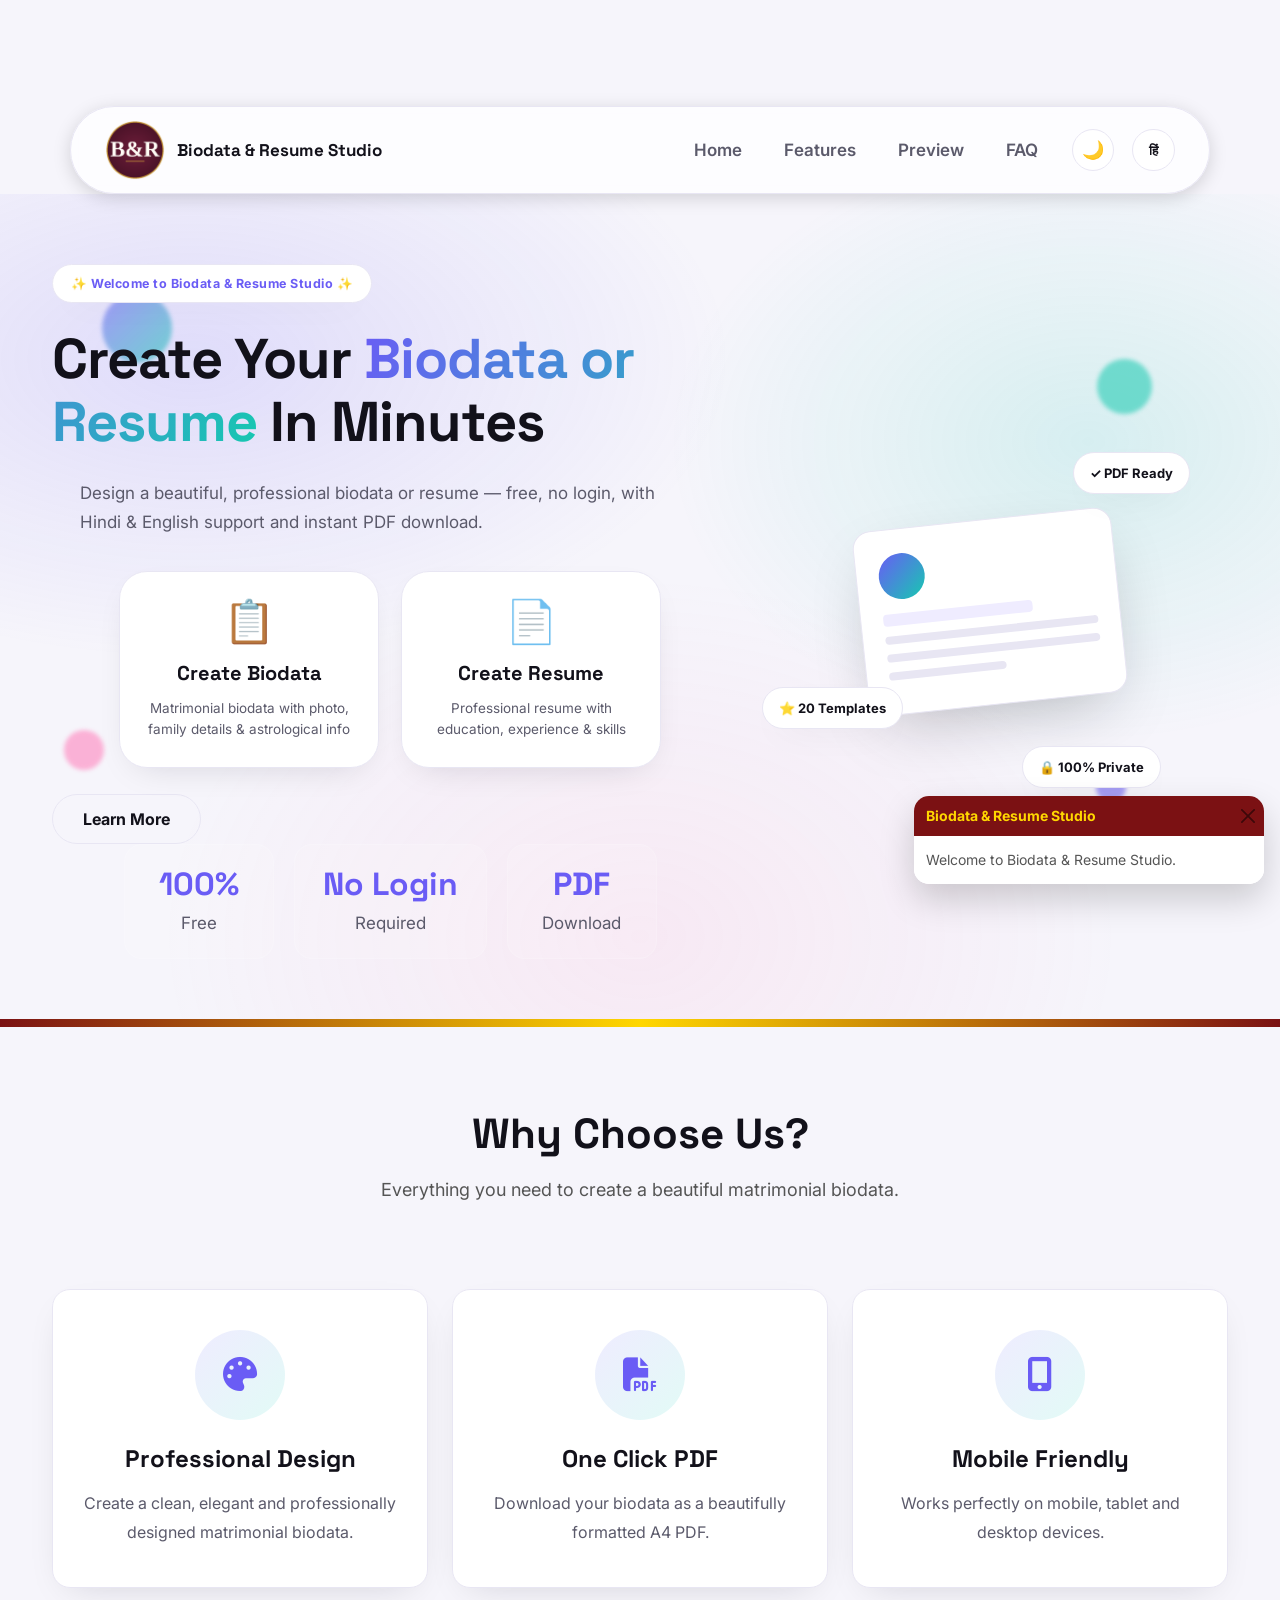
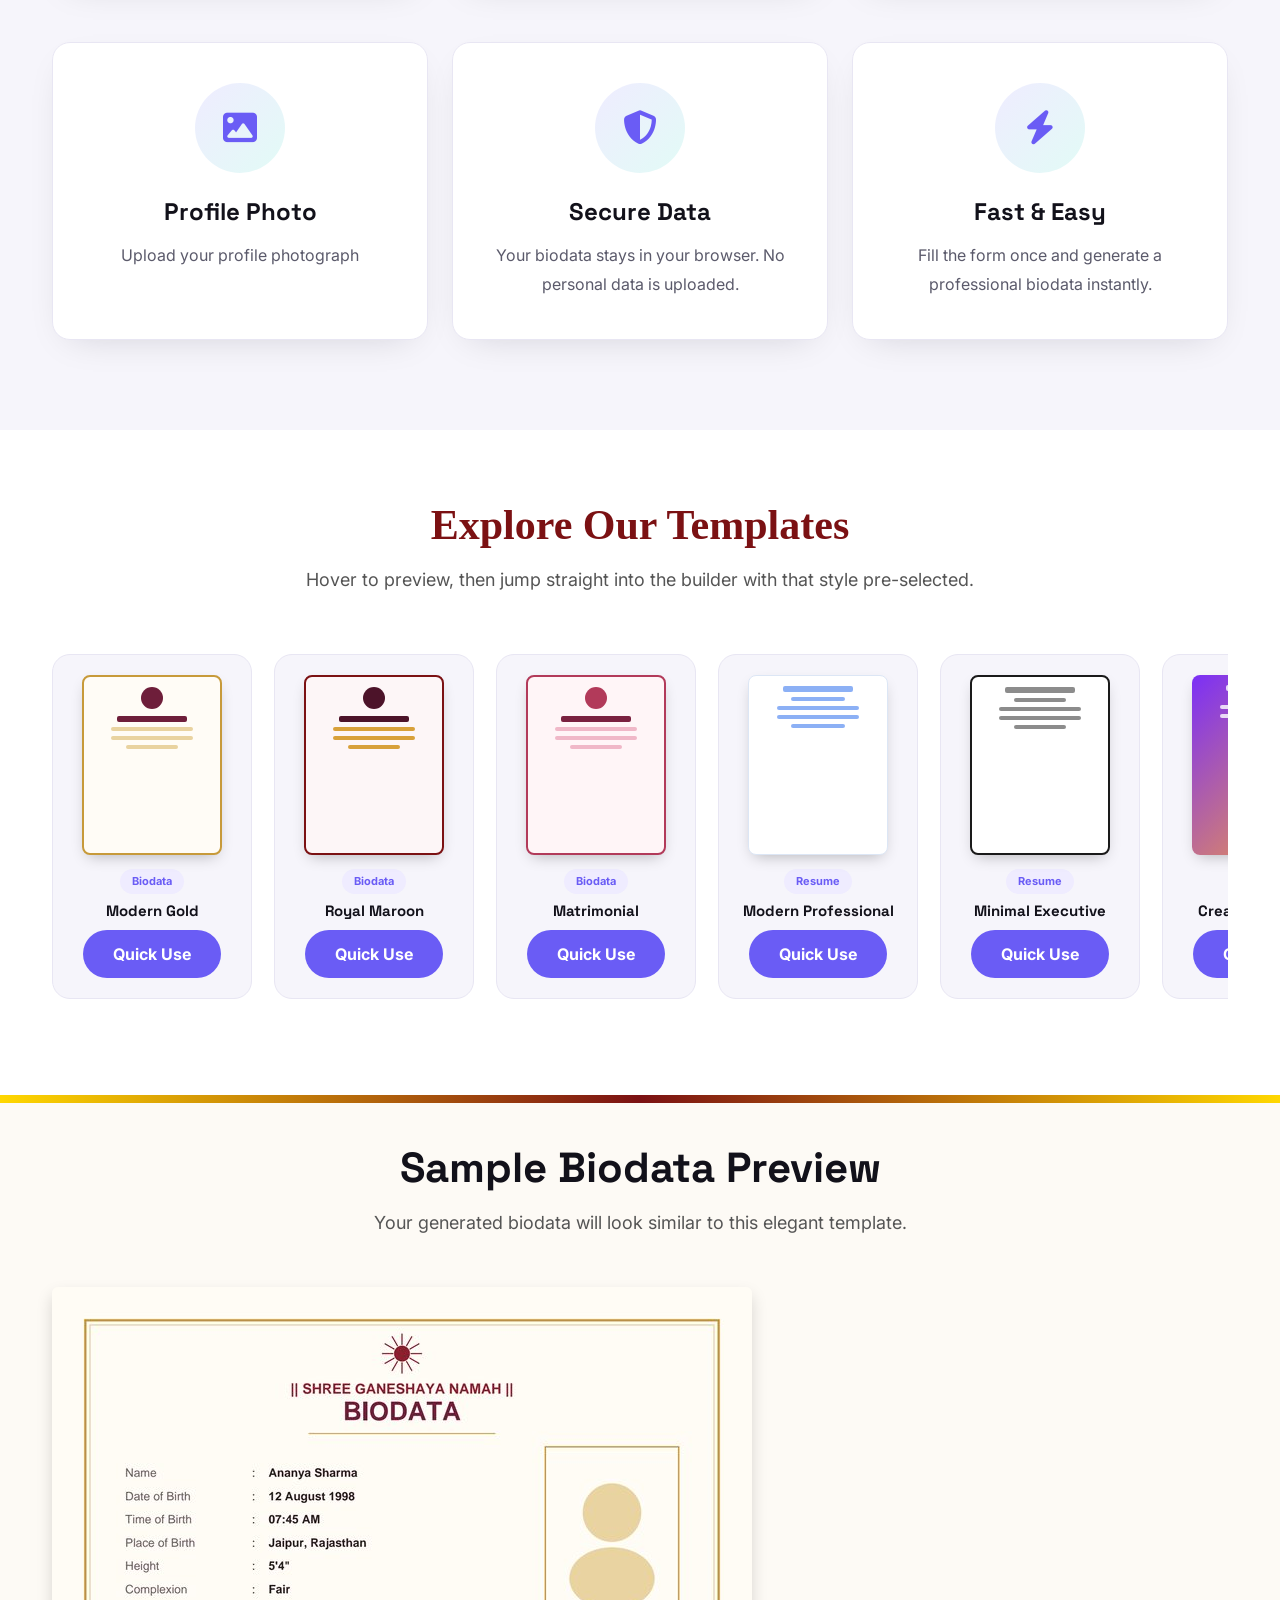
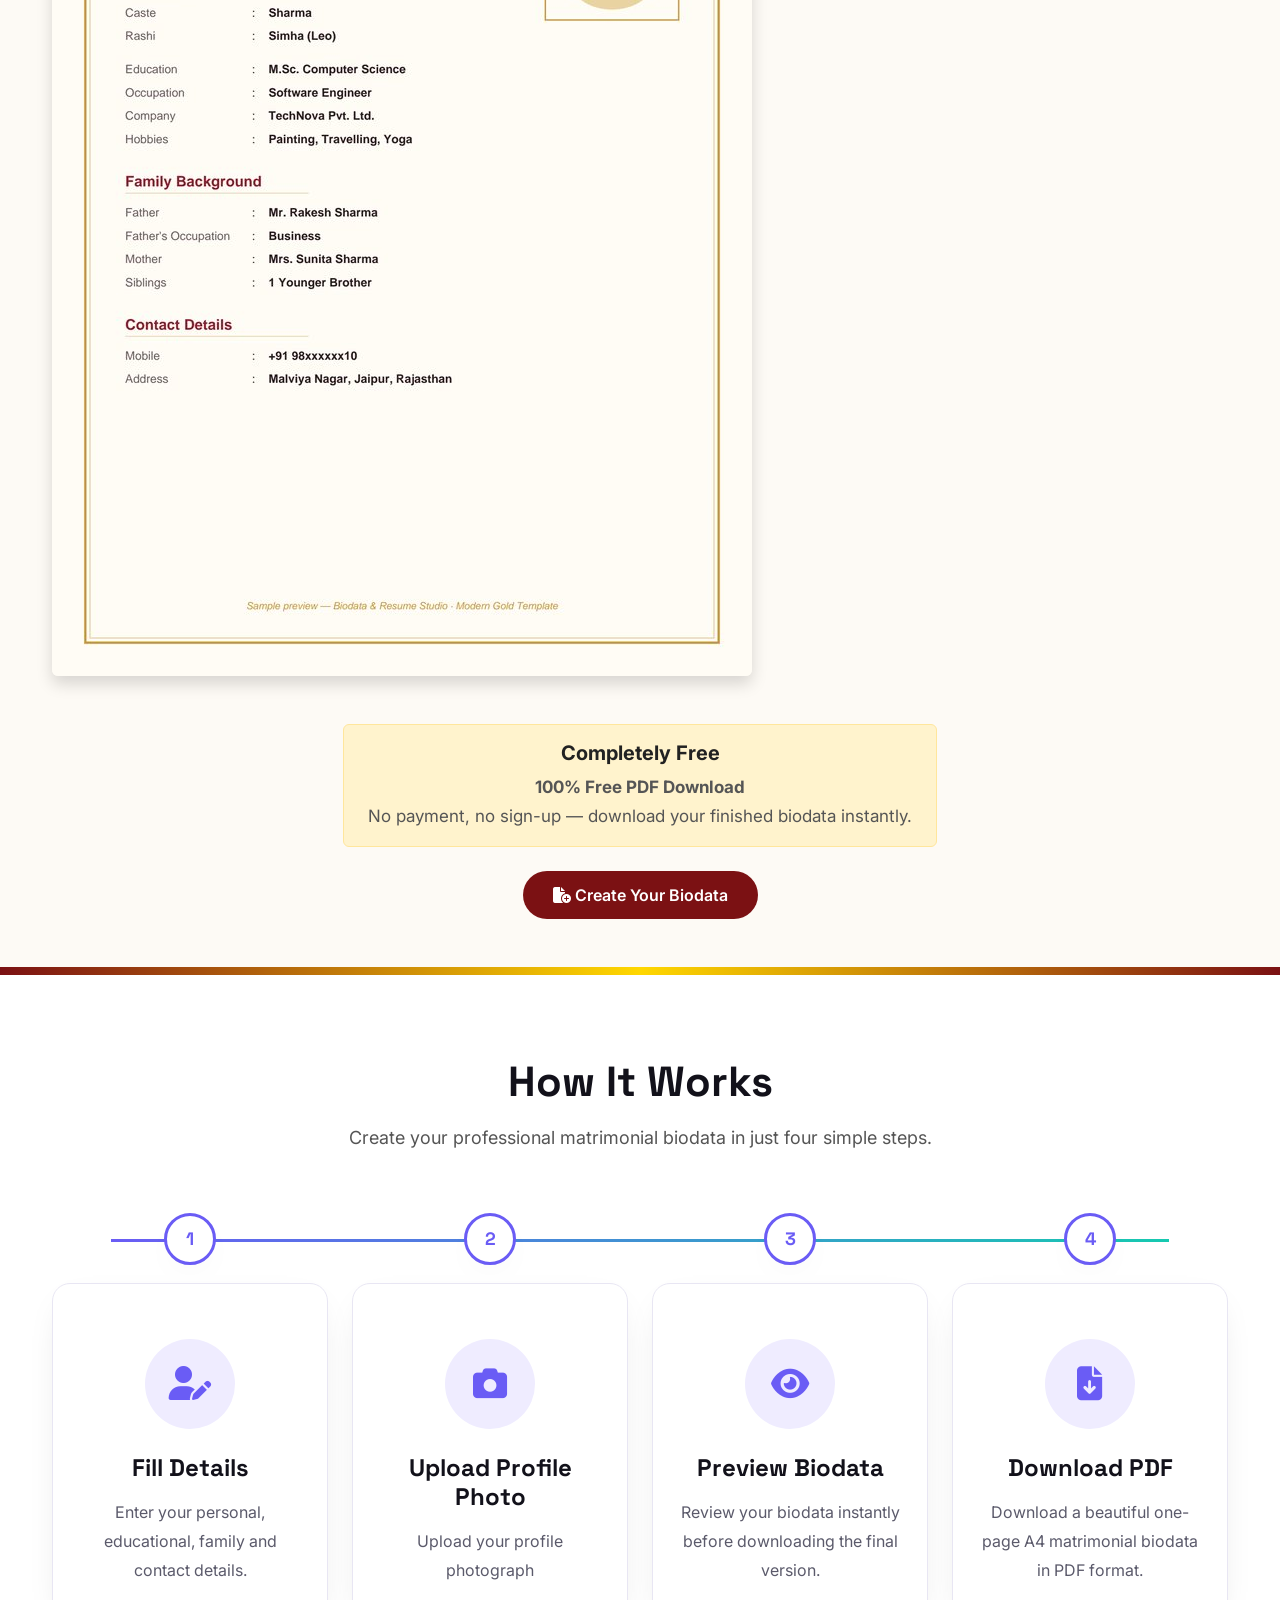
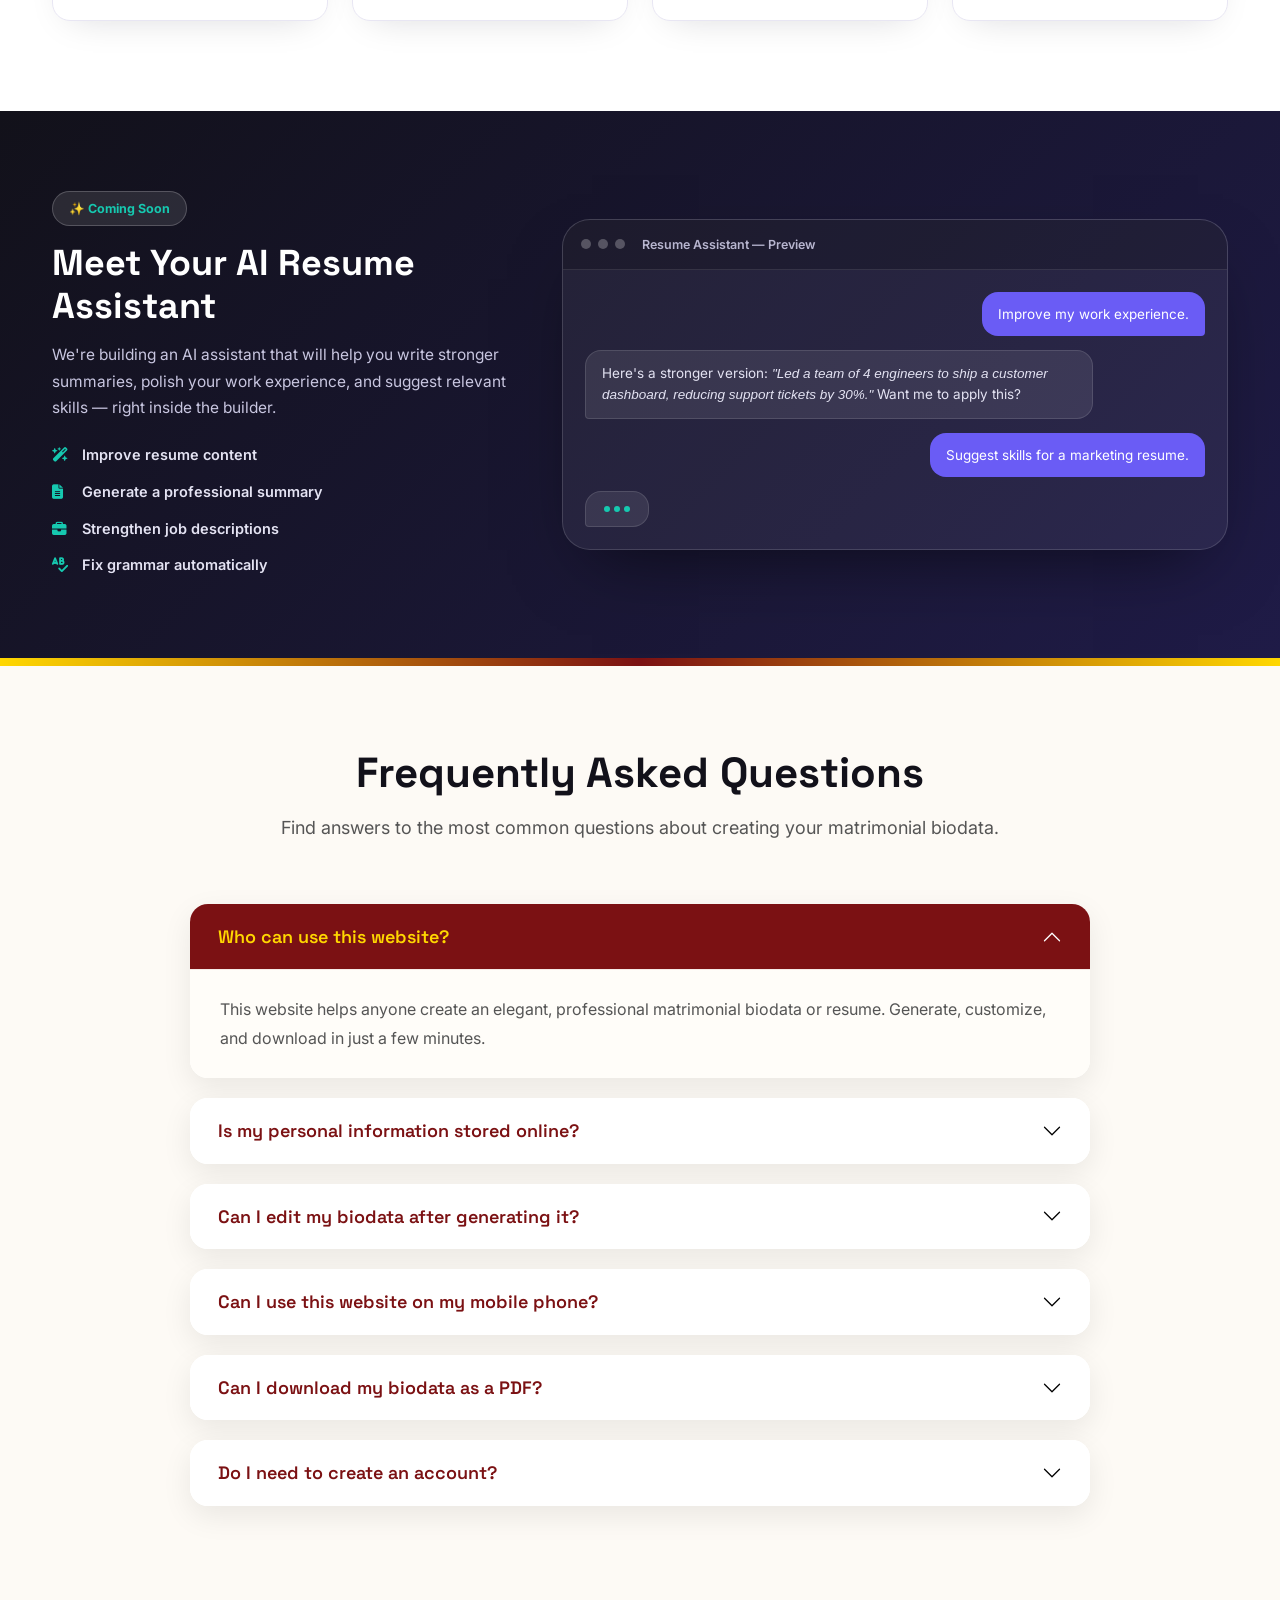
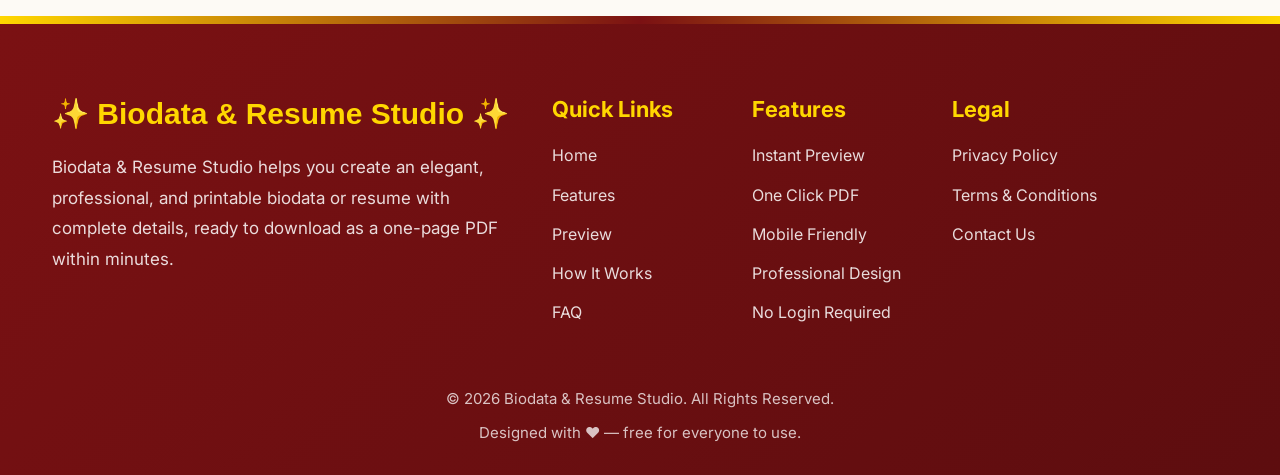
==== commit c351a567: "Add #5: AI Resume Assistant preview section (honestly labeled 'Coming Soon' — animated mock chat UI " ====
--- a/index.html
+++ b/index.html
@@ -1011,6 +1011,78 @@
                             Download a beautiful one-page A4 matrimonial biodata in PDF format.
 
                         </p>
+
+                    </div>
+
+                </div>
+
+            </div>
+
+        </div>
+
+    </section>
+
+    <!-- ==========================================================
+                    AI RESUME ASSISTANT (preview / coming soon)
+    =========================================================== -->
+
+    <section id="ai-assistant" class="ai-section">
+
+        <div class="container">
+
+            <div class="row align-items-center g-5">
+
+                <div class="col-lg-5">
+
+                    <span class="ai-badge">✨ Coming Soon</span>
+
+                    <h2 class="ai-heading">Meet Your AI Resume Assistant</h2>
+
+                    <p class="ai-subtext">
+                        We're building an AI assistant that will help you write stronger
+                        summaries, polish your work experience, and suggest relevant skills —
+                        right inside the builder.
+                    </p>
+
+                    <ul class="ai-feature-list">
+                        <li><i class="fa-solid fa-wand-magic-sparkles"></i> Improve resume content</li>
+                        <li><i class="fa-solid fa-file-lines"></i> Generate a professional summary</li>
+                        <li><i class="fa-solid fa-briefcase"></i> Strengthen job descriptions</li>
+                        <li><i class="fa-solid fa-spell-check"></i> Fix grammar automatically</li>
+                    </ul>
+
+                </div>
+
+                <div class="col-lg-7">
+
+                    <div class="ai-chat-mock">
+
+                        <div class="ai-chat-header">
+                            <span class="ai-chat-dot"></span>
+                            <span class="ai-chat-dot"></span>
+                            <span class="ai-chat-dot"></span>
+                            <span class="ai-chat-title">Resume Assistant — Preview</span>
+                        </div>
+
+                        <div class="ai-chat-body">
+
+                            <div class="ai-msg ai-msg-user">
+                                Improve my work experience.
+                            </div>
+
+                            <div class="ai-msg ai-msg-bot">
+                                Here's a stronger version: <em>"Led a team of 4 engineers to ship a customer dashboard, reducing support tickets by 30%."</em> Want me to apply this?
+                            </div>
+
+                            <div class="ai-msg ai-msg-user">
+                                Suggest skills for a marketing resume.
+                            </div>
+
+                            <div class="ai-msg ai-msg-bot ai-msg-typing">
+                                <span></span><span></span><span></span>
+                            </div>
+
+                        </div>
 
                     </div>
 
--- a/styles/v2-theme.css
+++ b/styles/v2-theme.css
@@ -984,3 +984,202 @@
     border: none !important;
 
 }
+
+
+/*==========================================================
+        AI RESUME ASSISTANT (marketing preview section)
+==========================================================*/
+
+.ai-section{
+
+    background: linear-gradient(135deg, var(--v2-ink) 0%, #1f1b47 100%);
+    padding: 80px 0;
+    color: #fff;
+
+}
+
+.ai-badge{
+
+    display: inline-block;
+    background: rgba(255,255,255,0.1);
+    border: 1px solid rgba(255,255,255,0.2);
+    color: var(--v2-accent);
+    font-weight: 700;
+    font-size: 12.5px;
+    padding: 6px 16px;
+    border-radius: 999px;
+    margin-bottom: 16px;
+    font-family: var(--v2-font-body);
+
+}
+
+.ai-heading{
+
+    font-family: var(--v2-font-display);
+    font-weight: 700;
+    font-size: clamp(26px, 3.5vw, 36px);
+    color: #fff;
+    margin-bottom: 14px;
+
+}
+
+.ai-subtext{
+
+    color: #c8c6e0;
+    font-family: var(--v2-font-body);
+    font-size: 15.5px;
+    margin-bottom: 22px;
+
+}
+
+.ai-feature-list{
+
+    list-style: none;
+    padding: 0;
+    margin: 0;
+    display: flex;
+    flex-direction: column;
+    gap: 12px;
+
+}
+
+.ai-feature-list li{
+
+    display: flex;
+    align-items: center;
+    gap: 10px;
+    color: #e4e3f3;
+    font-family: var(--v2-font-body);
+    font-weight: 600;
+    font-size: 14.5px;
+
+}
+
+.ai-feature-list i{
+
+    color: var(--v2-accent);
+    width: 20px;
+
+}
+
+.ai-chat-mock{
+
+    background: rgba(255,255,255,0.06);
+    border: 1px solid rgba(255,255,255,0.14);
+    border-radius: var(--v2-radius-lg);
+    overflow: hidden;
+    box-shadow: 0 30px 70px -30px rgba(0,0,0,0.6);
+
+}
+
+.ai-chat-header{
+
+    display: flex;
+    align-items: center;
+    gap: 7px;
+    padding: 14px 18px;
+    background: rgba(0,0,0,0.2);
+    border-bottom: 1px solid rgba(255,255,255,0.1);
+
+}
+
+.ai-chat-dot{
+
+    width: 10px;
+    height: 10px;
+    border-radius: 50%;
+    background: rgba(255,255,255,0.25);
+
+}
+
+.ai-chat-title{
+
+    margin-left: 10px;
+    font-family: var(--v2-font-body);
+    font-size: 12.5px;
+    color: #b8b6d0;
+    font-weight: 600;
+
+}
+
+.ai-chat-body{
+
+    padding: 22px;
+    display: flex;
+    flex-direction: column;
+    gap: 14px;
+
+}
+
+.ai-msg{
+
+    max-width: 82%;
+    padding: 12px 16px;
+    border-radius: 16px;
+    font-family: var(--v2-font-body);
+    font-size: 13.5px;
+    line-height: 1.5;
+    animation: aiMsgIn .5s ease both;
+
+}
+
+.ai-msg-user{
+
+    align-self: flex-end;
+    background: var(--v2-primary);
+    color: #fff;
+    border-bottom-right-radius: 4px;
+}
+
+.ai-msg-bot{
+
+    align-self: flex-start;
+    background: rgba(255,255,255,0.09);
+    color: #e4e3f3;
+    border: 1px solid rgba(255,255,255,0.12);
+    border-bottom-left-radius: 4px;
+
+}
+
+.ai-msg-typing{
+
+    display: flex;
+    gap: 4px;
+    align-items: center;
+    padding: 14px 18px;
+
+}
+
+.ai-msg-typing span{
+
+    width: 6px;
+    height: 6px;
+    border-radius: 50%;
+    background: var(--v2-accent);
+    animation: aiTypingDot 1.2s ease-in-out infinite;
+
+}
+
+.ai-msg-typing span:nth-child(2){ animation-delay: .2s; }
+.ai-msg-typing span:nth-child(3){ animation-delay: .4s; }
+
+@keyframes aiMsgIn{
+
+    from{ opacity: 0; transform: translateY(10px); }
+    to{ opacity: 1; transform: translateY(0); }
+
+}
+
+@keyframes aiTypingDot{
+
+    0%, 60%, 100%{ transform: translateY(0); opacity: .5; }
+    30%{ transform: translateY(-5px); opacity: 1; }
+
+}
+
+@media (prefers-reduced-motion: reduce){
+
+    .ai-msg{ animation: none; }
+    .ai-msg-typing span{ animation: none; }
+
+}
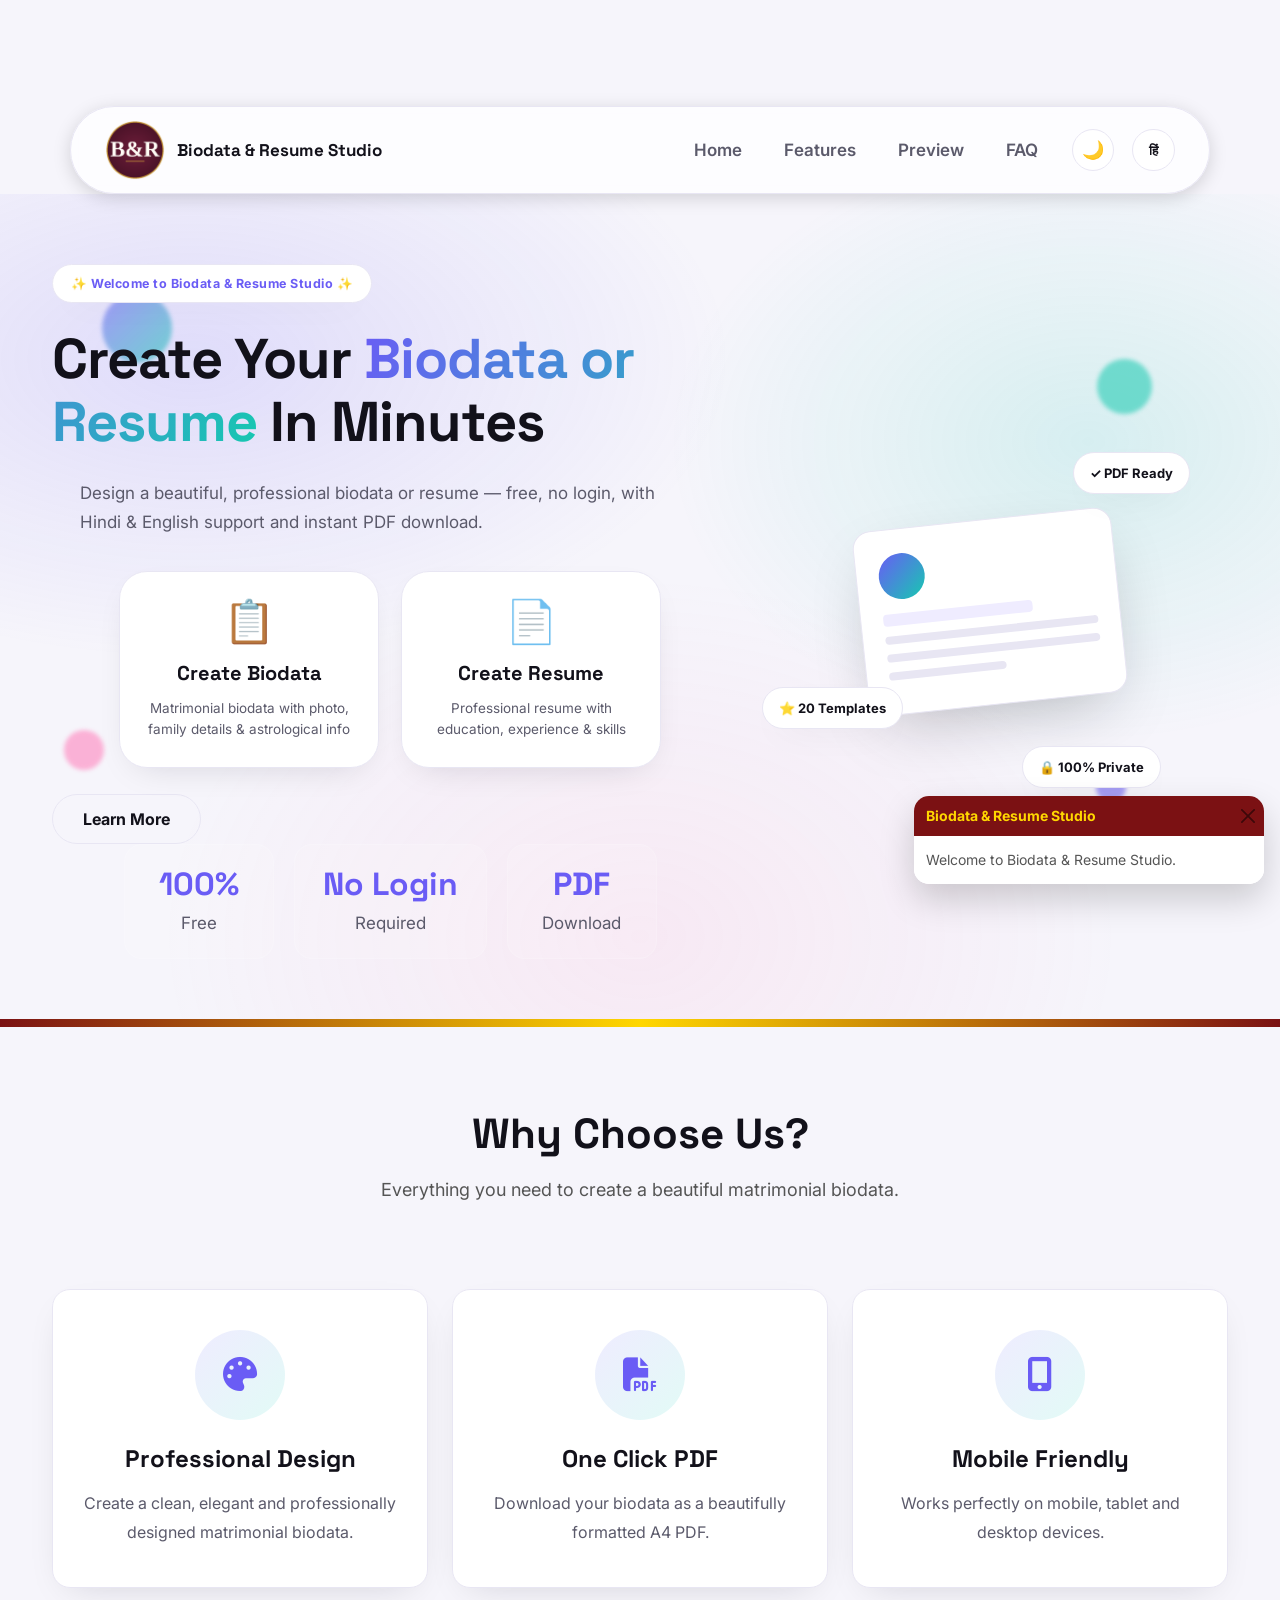
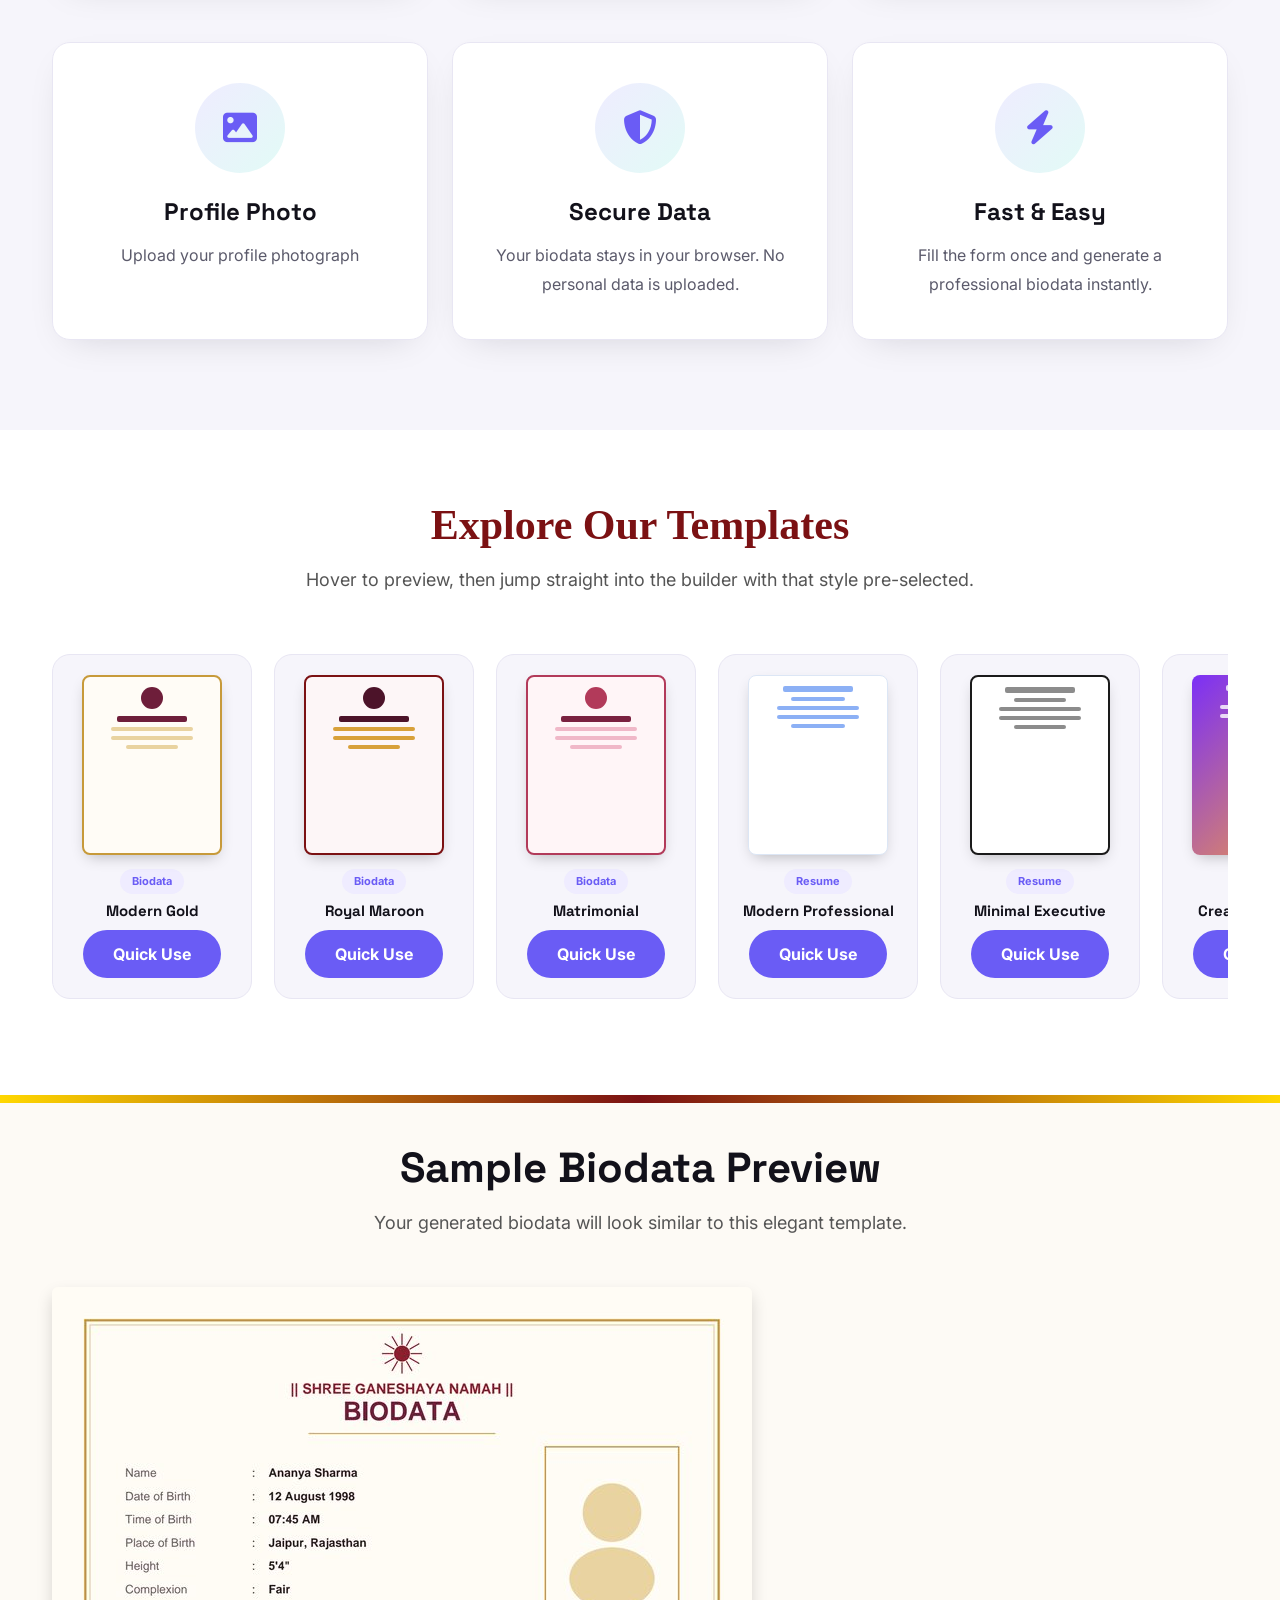
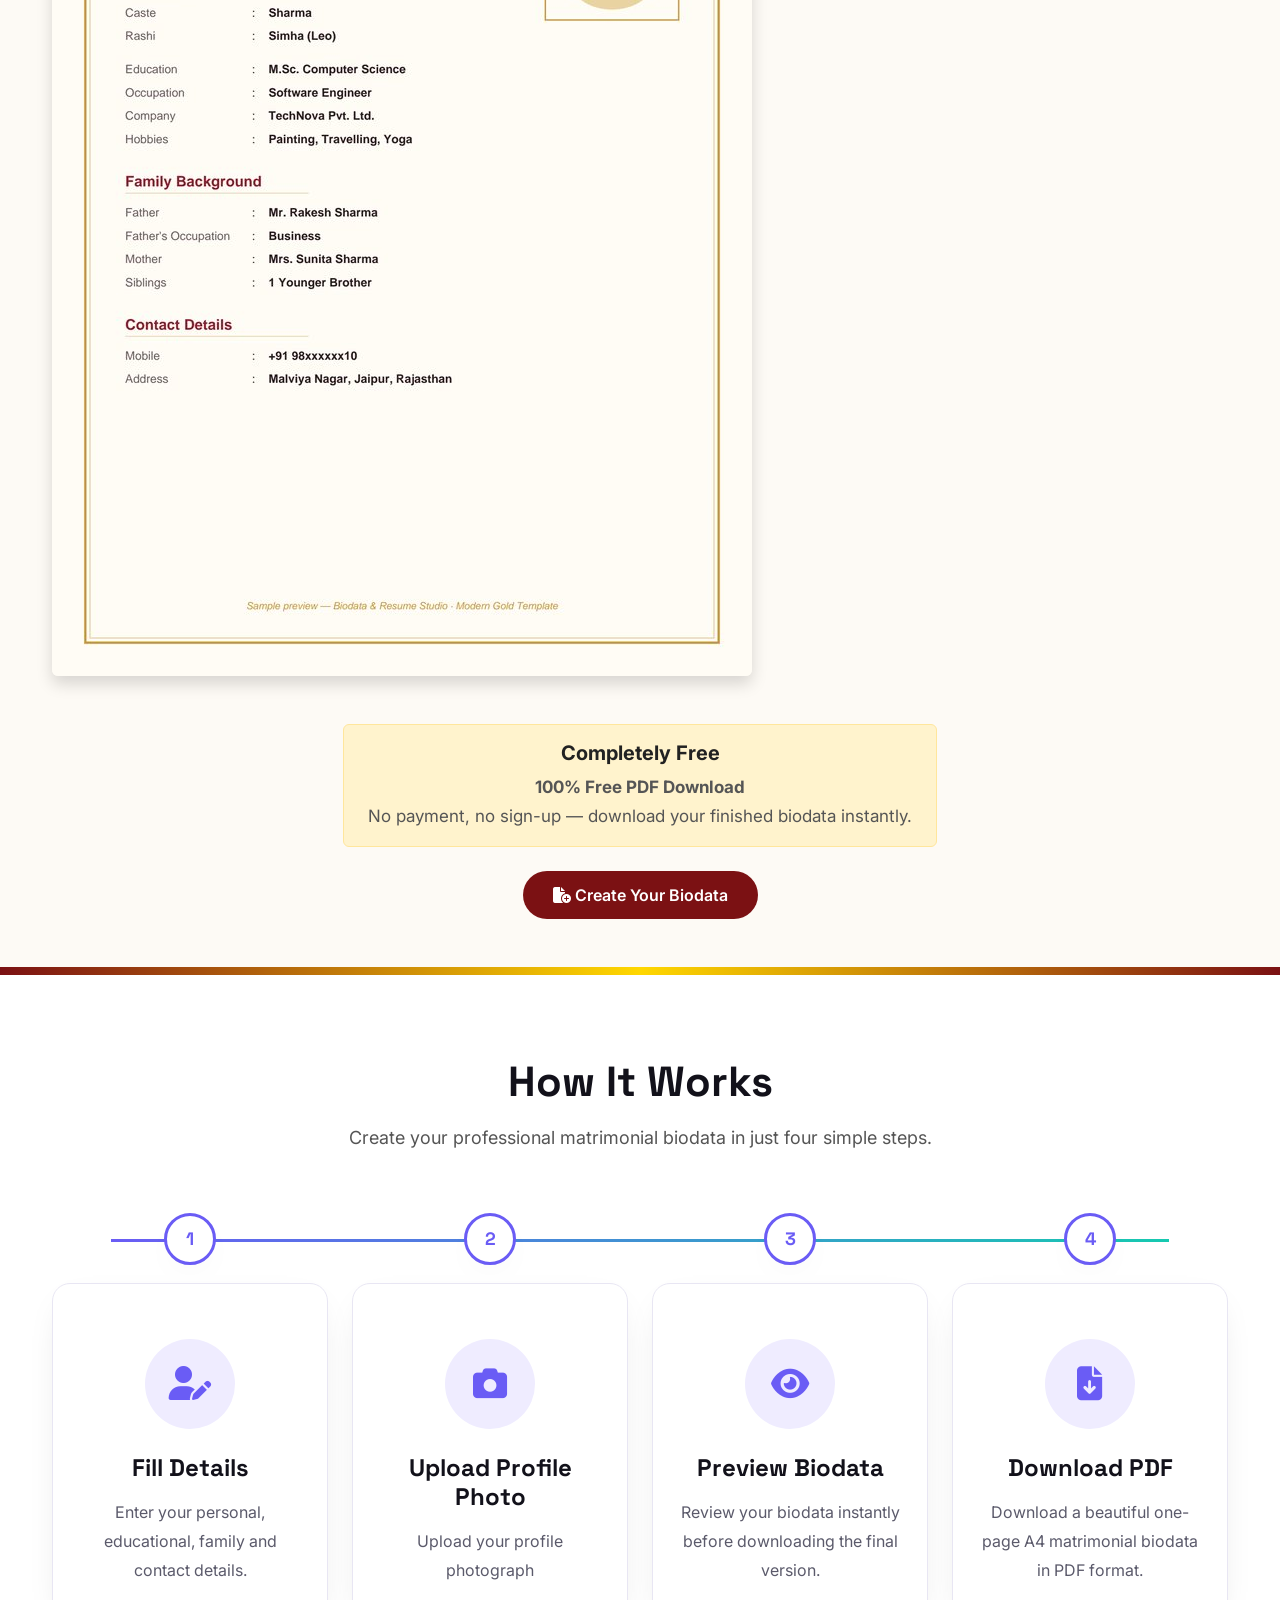
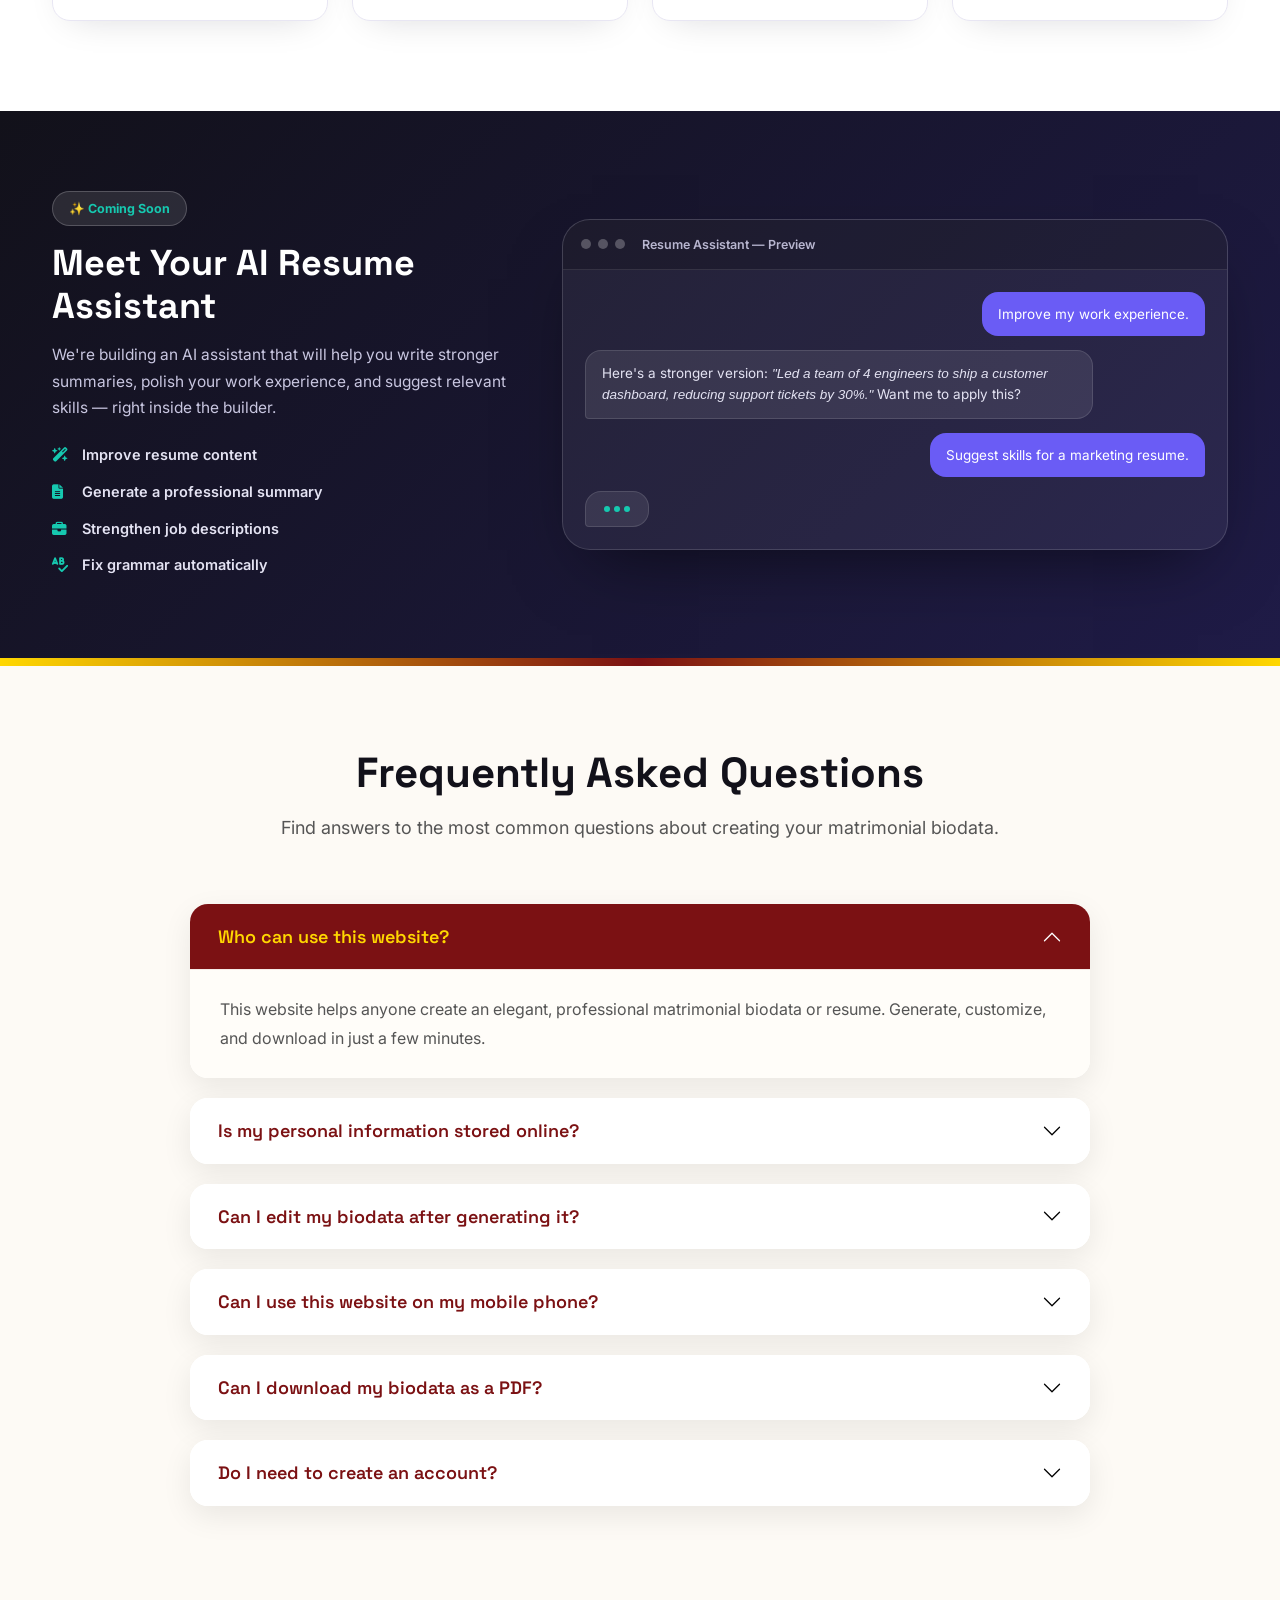
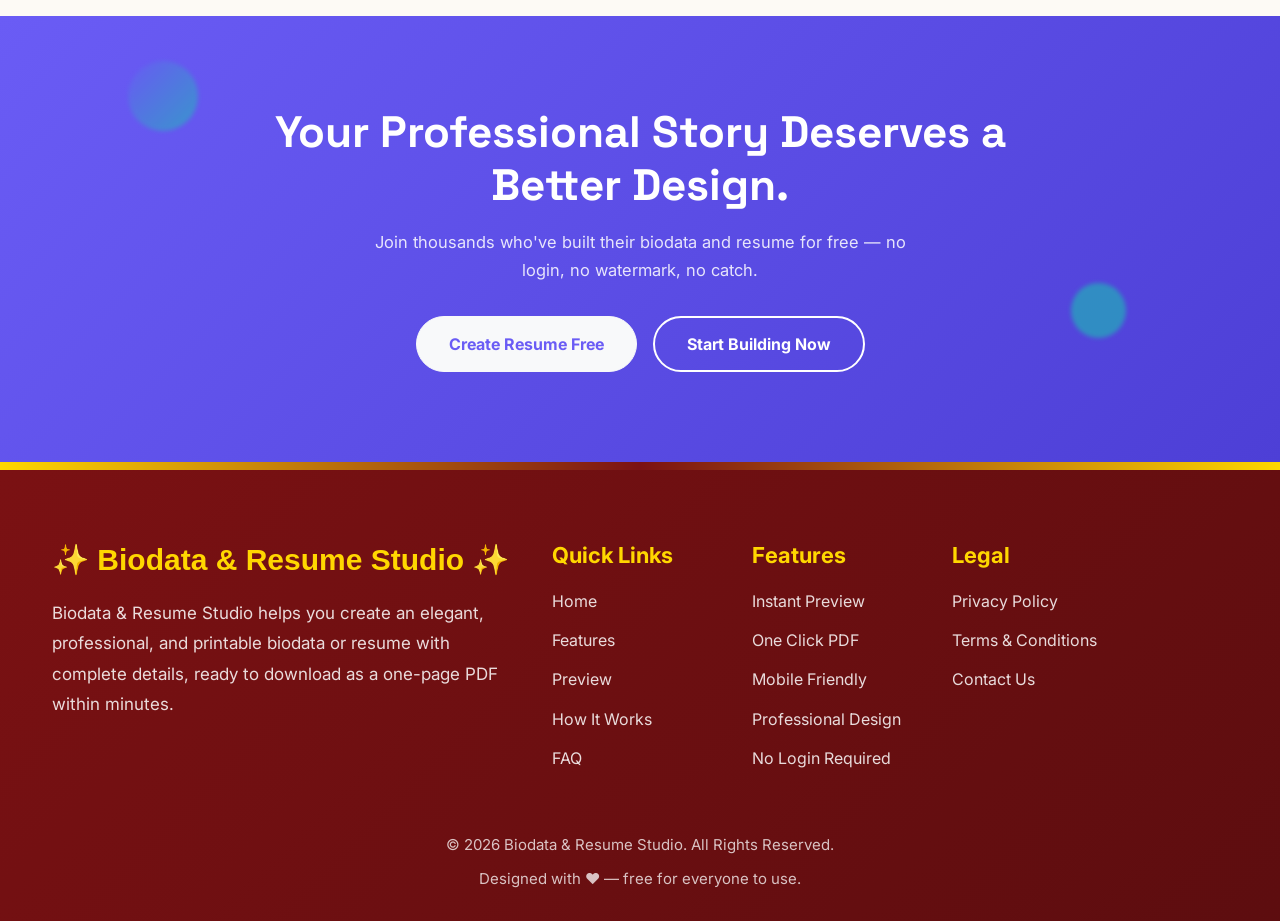
==== commit b01842cb: "Add #6: Final CTA section with gradient background, animated orbs, and two working buttons (Create R" ====
--- a/index.html
+++ b/index.html
@@ -1277,6 +1277,37 @@
                     </div>
 
                 </div>
+
+            </div>
+
+        </div>
+
+    </section>
+
+    <!-- ==========================================================
+                    FINAL CALL TO ACTION
+    =========================================================== -->
+
+    <section id="final-cta" class="final-cta-section">
+
+        <span class="v2-orb v2-orb-1" style="top:10%;left:10%;"></span>
+        <span class="v2-orb v2-orb-3" style="top:60%;right:12%;"></span>
+
+        <div class="container text-center">
+
+            <h2 class="final-cta-heading">Your Professional Story Deserves a Better Design.</h2>
+
+            <p class="final-cta-subtext">Join thousands who've built their biodata and resume for free — no login, no watermark, no catch.</p>
+
+            <div class="final-cta-buttons">
+
+                <button type="button" class="btn btn-light btn-lg final-cta-btn" id="finalCtaBiodataBtn">
+                    Create Resume Free
+                </button>
+
+                <button type="button" class="btn btn-outline-light btn-lg final-cta-btn" id="finalCtaResumeBtn">
+                    Start Building Now
+                </button>
 
             </div>
 
--- a/styles/v2-theme.css
+++ b/styles/v2-theme.css
@@ -1183,3 +1183,70 @@
     .ai-msg-typing span{ animation: none; }
 
 }
+
+
+/*==========================================================
+        FINAL CALL TO ACTION
+==========================================================*/
+
+.final-cta-section{
+
+    position: relative;
+    overflow: hidden;
+    background: linear-gradient(135deg, var(--v2-gradient-1), var(--v2-primary-dark));
+    padding: 90px 0;
+
+}
+
+.final-cta-heading{
+
+    font-family: var(--v2-font-display);
+    font-weight: 700;
+    color: #fff;
+    font-size: clamp(28px, 4vw, 44px);
+    margin-bottom: 16px;
+    max-width: 760px;
+    margin-left: auto;
+    margin-right: auto;
+
+}
+
+.final-cta-subtext{
+
+    color: rgba(255,255,255,0.85);
+    font-family: var(--v2-font-body);
+    font-size: 16.5px;
+    max-width: 560px;
+    margin: 0 auto 32px;
+
+}
+
+.final-cta-buttons{
+
+    display: flex;
+    gap: 16px;
+    justify-content: center;
+    flex-wrap: wrap;
+
+}
+
+.final-cta-btn{
+
+    border-radius: 999px !important;
+    font-family: var(--v2-font-body);
+    font-weight: 700;
+    padding: 14px 32px !important;
+
+}
+
+.final-cta-buttons .btn-light{
+
+    color: var(--v2-primary) !important;
+
+}
+
+.final-cta-buttons .btn-outline-light{
+
+    border-width: 2px !important;
+
+}
